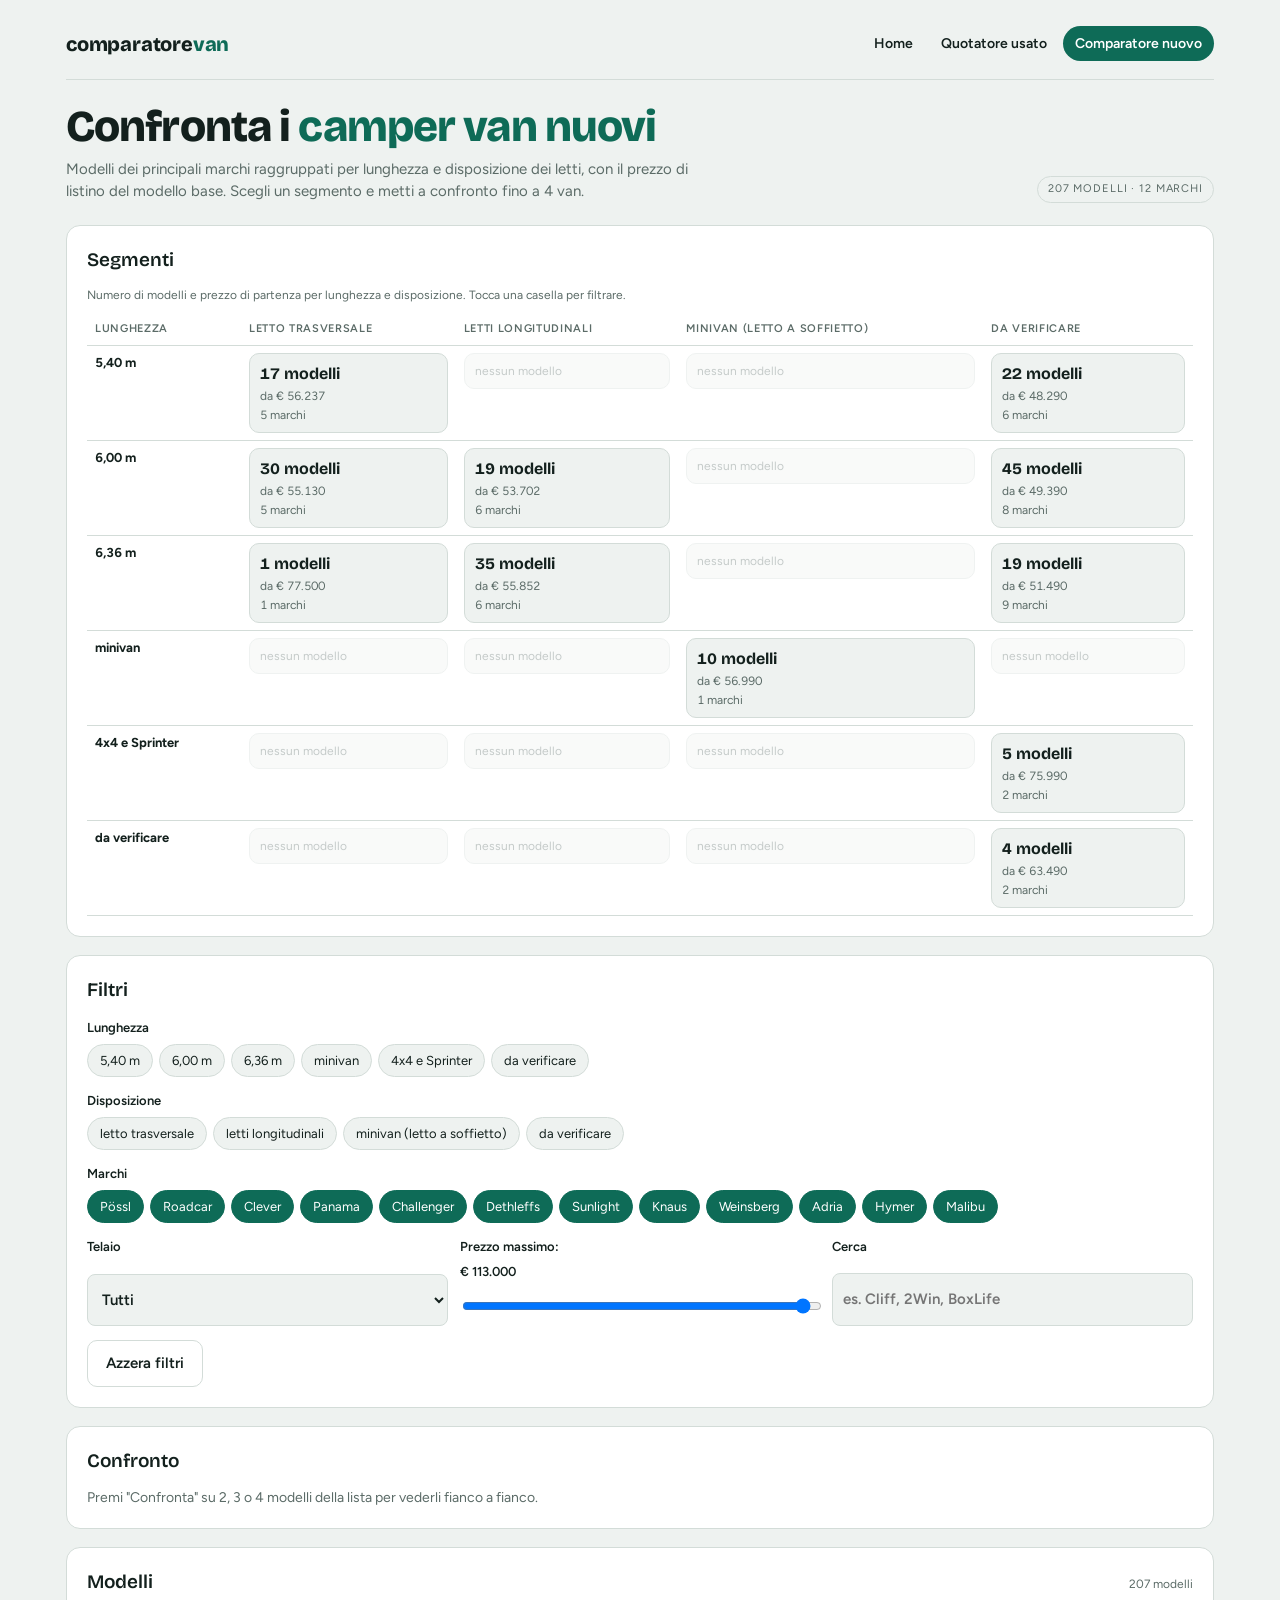
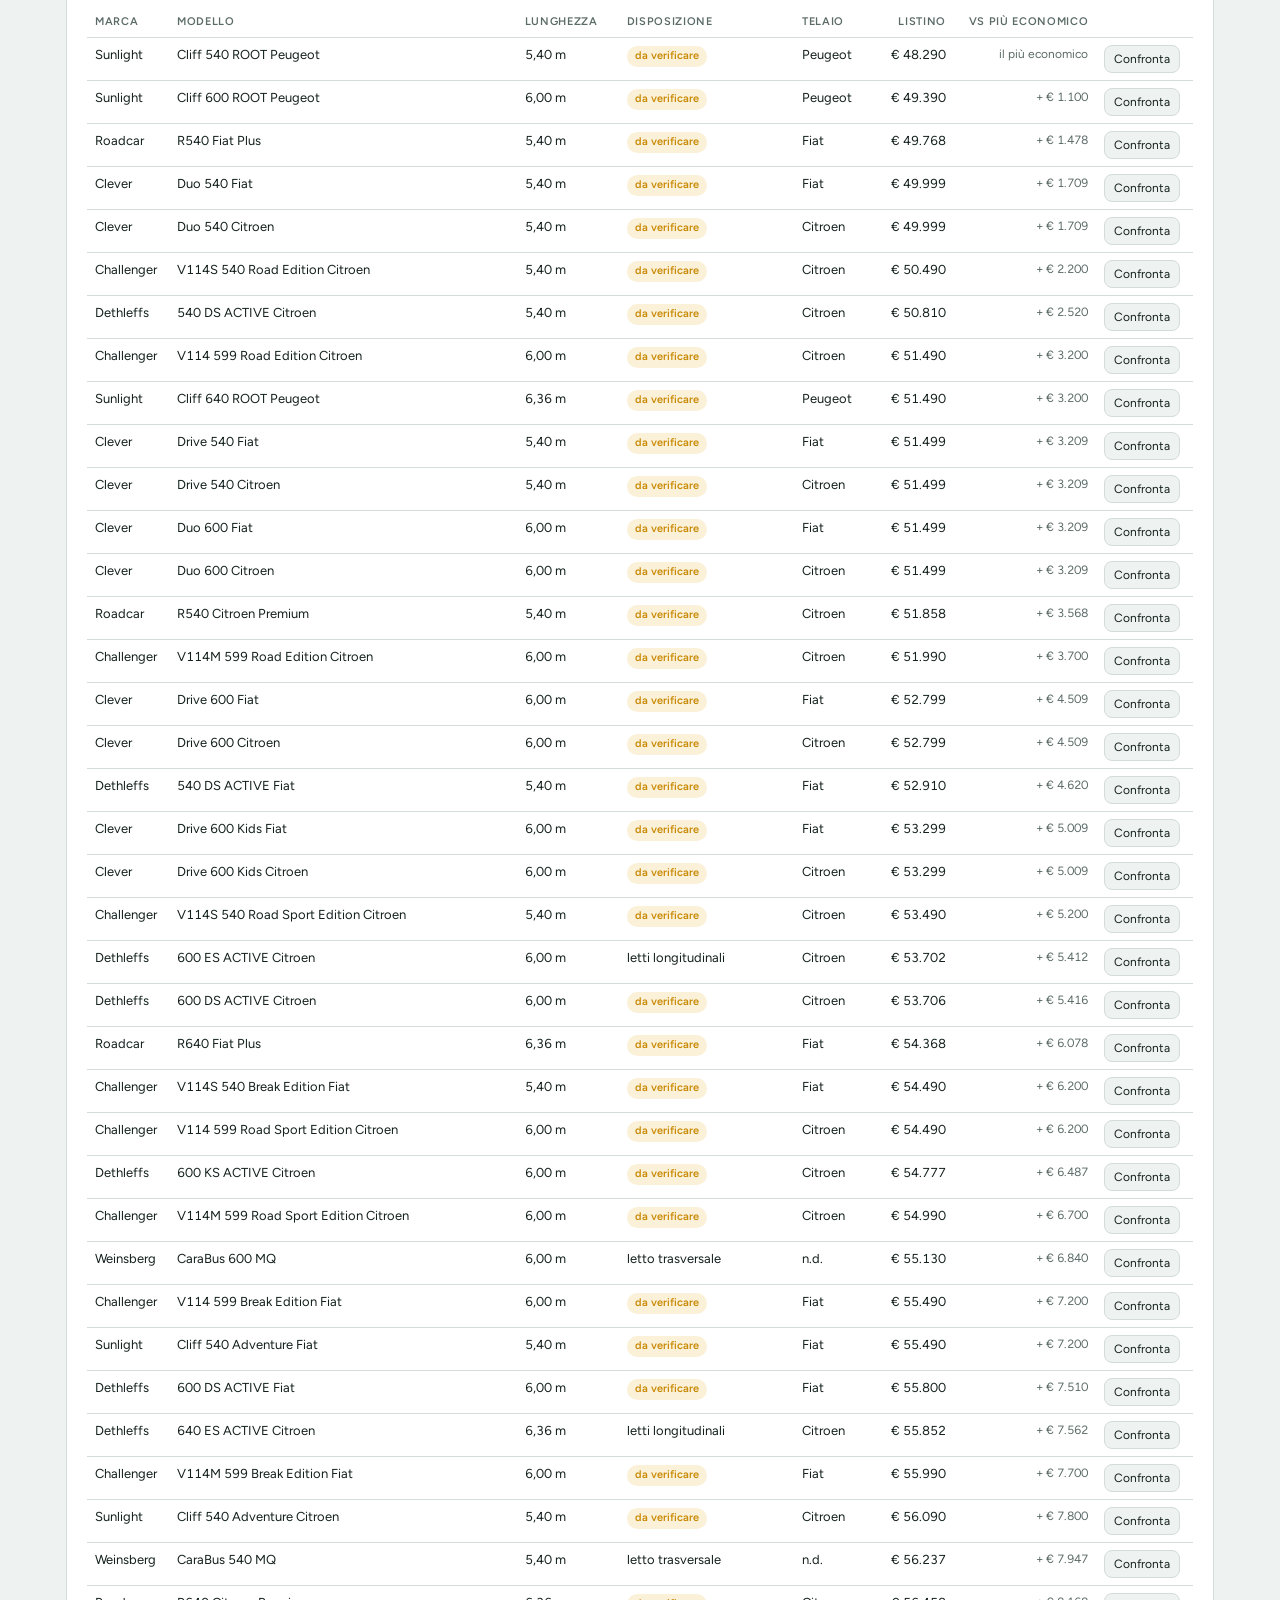
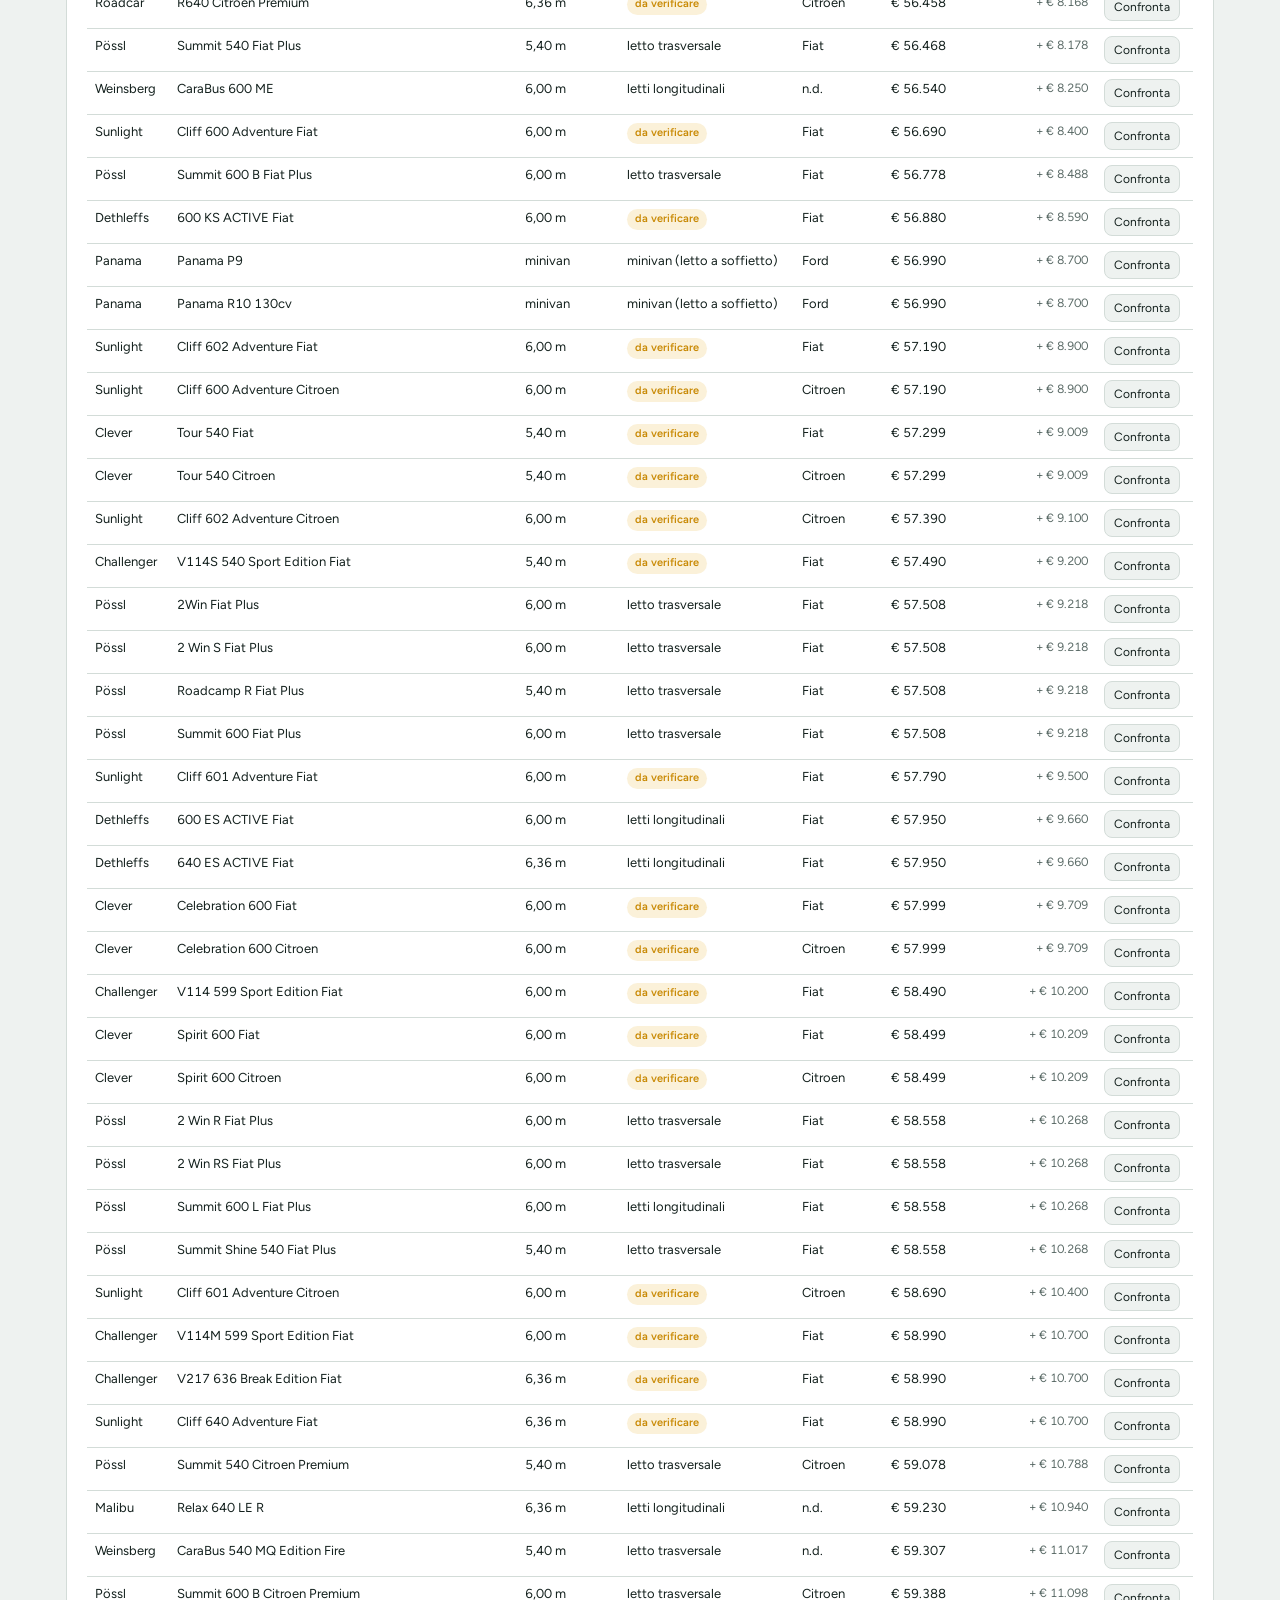
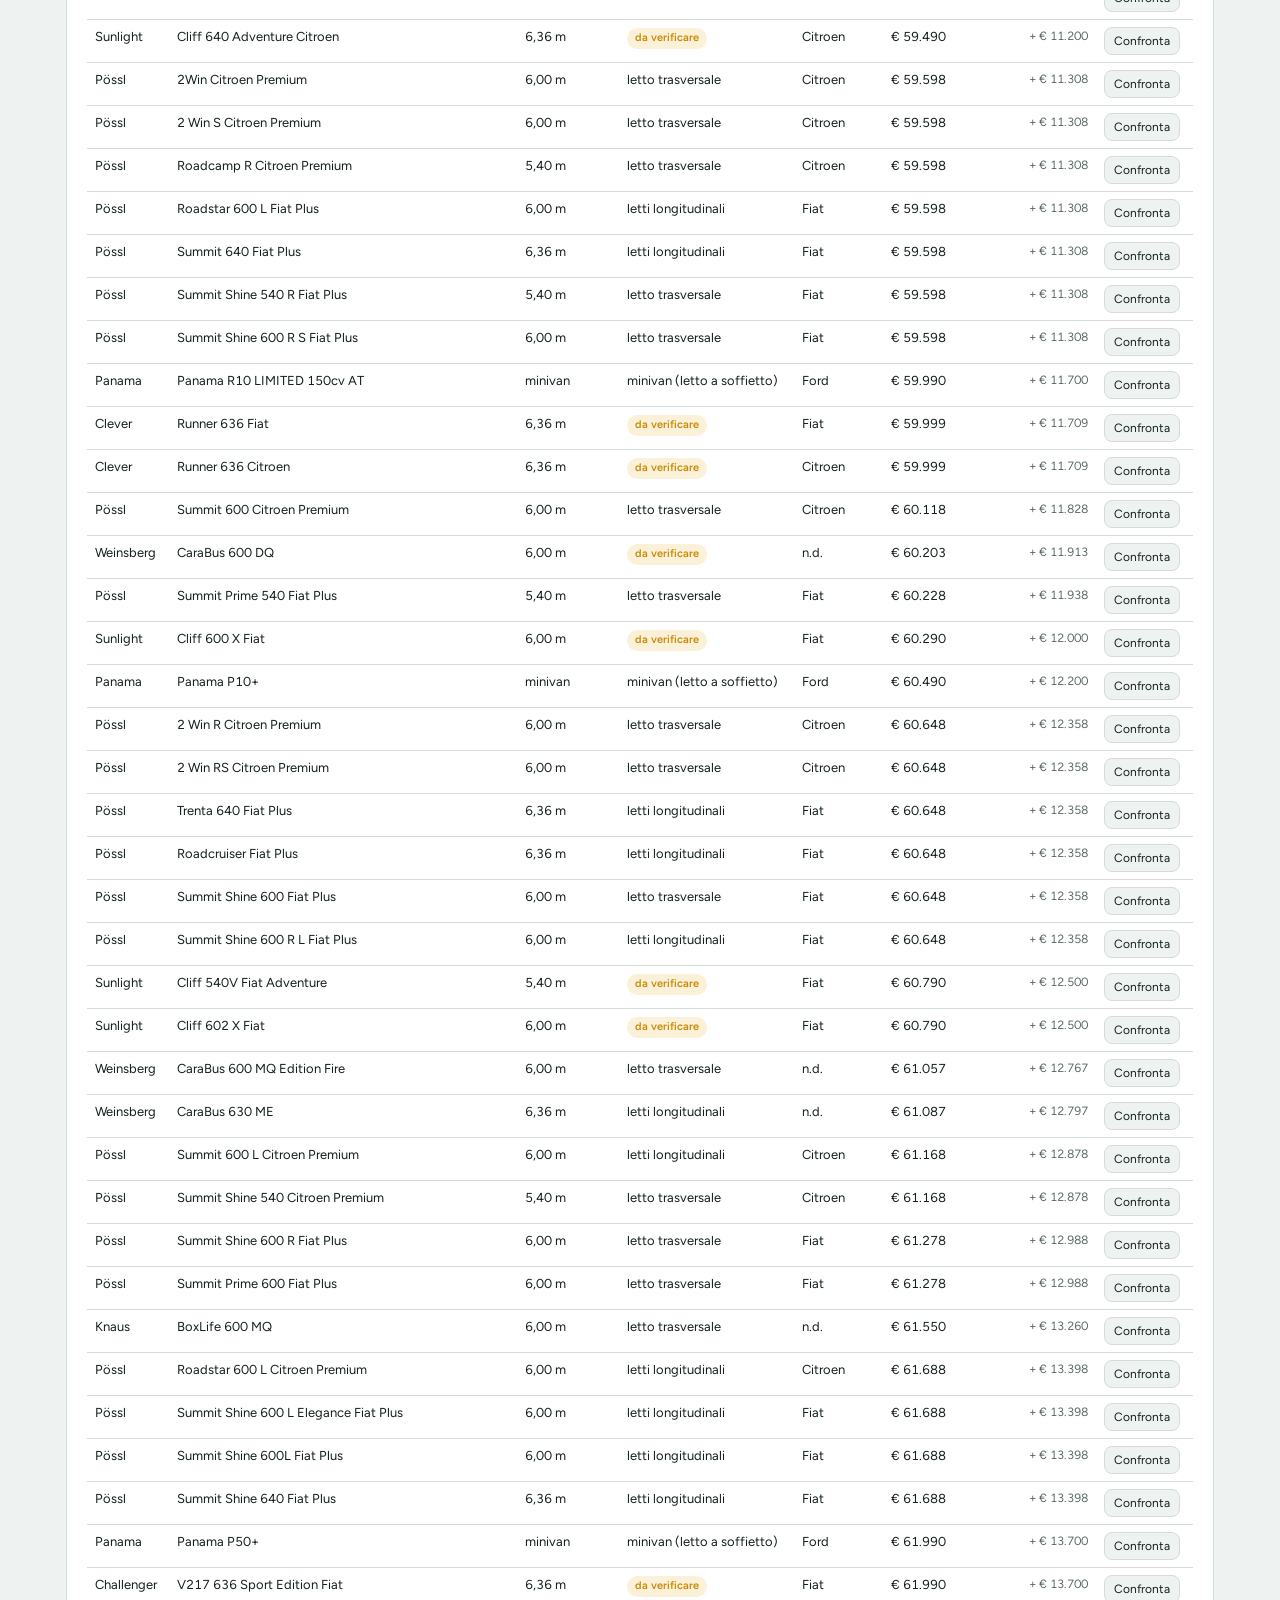
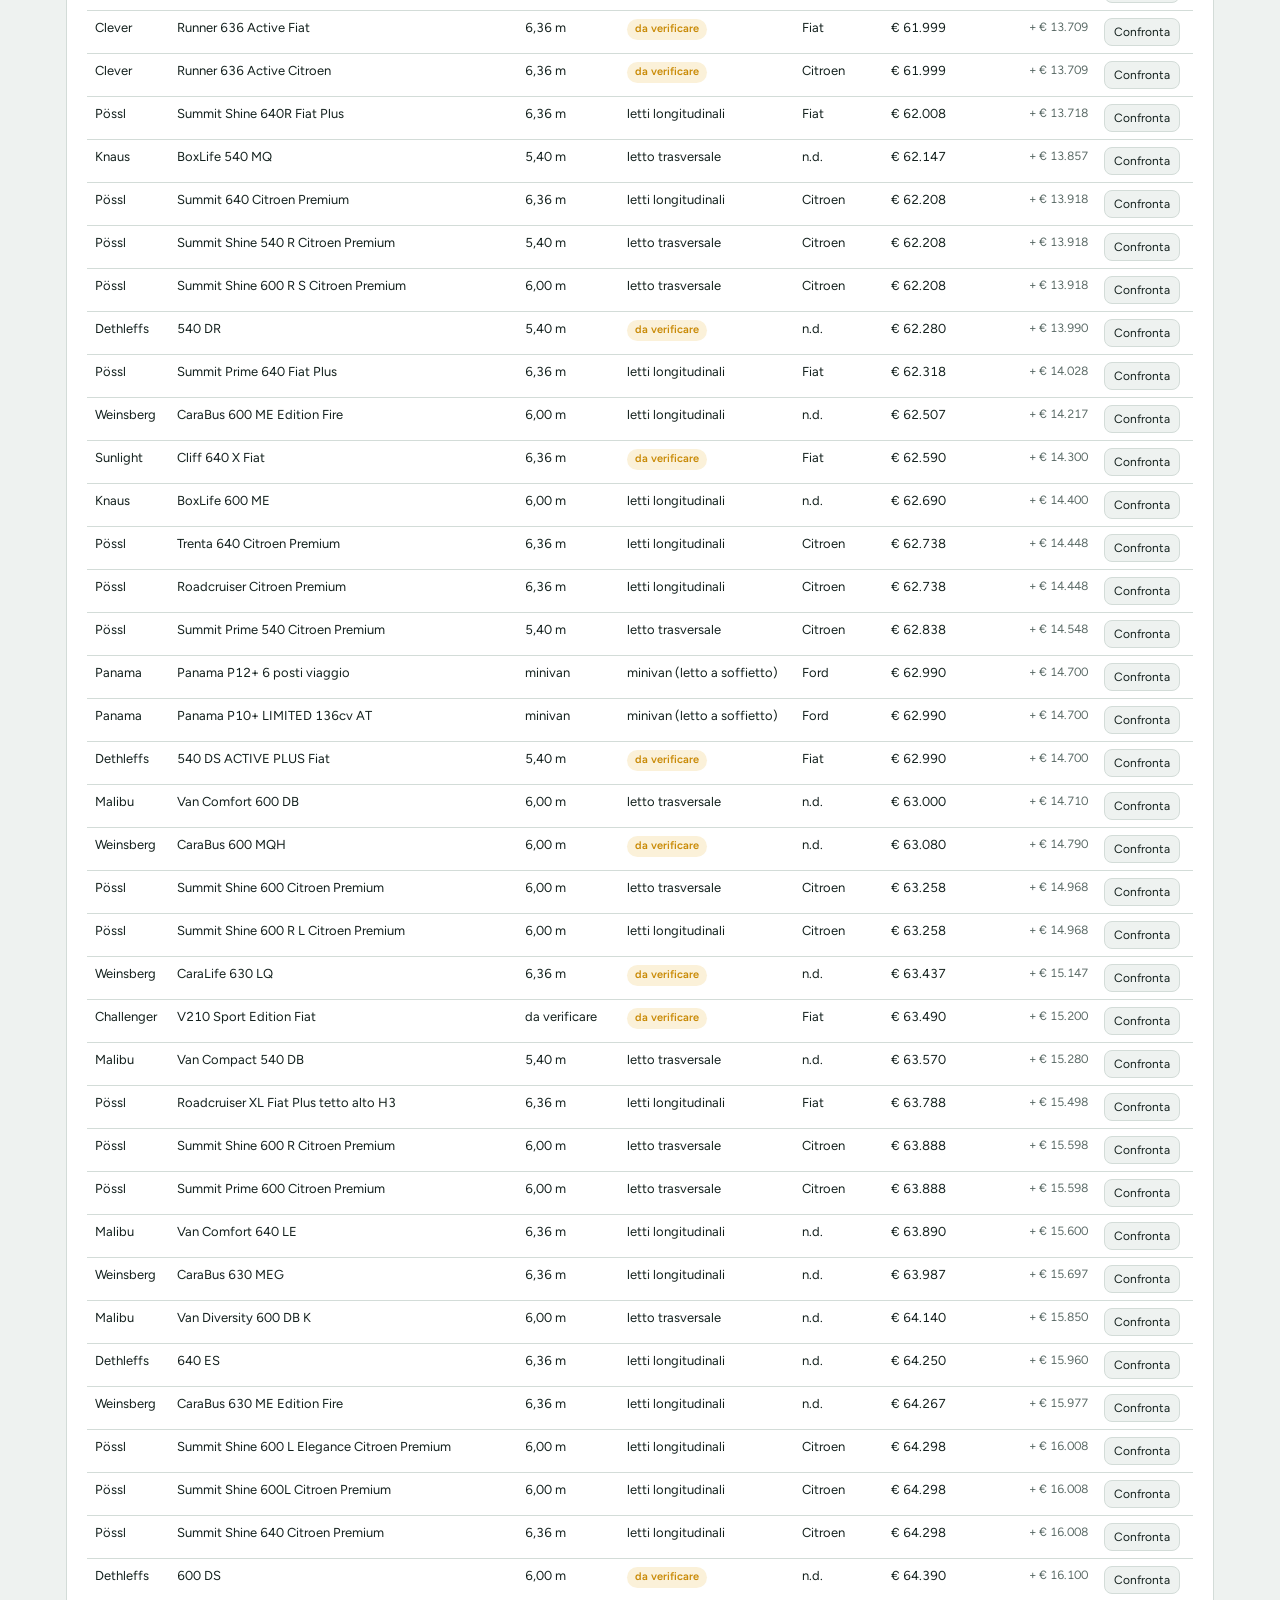
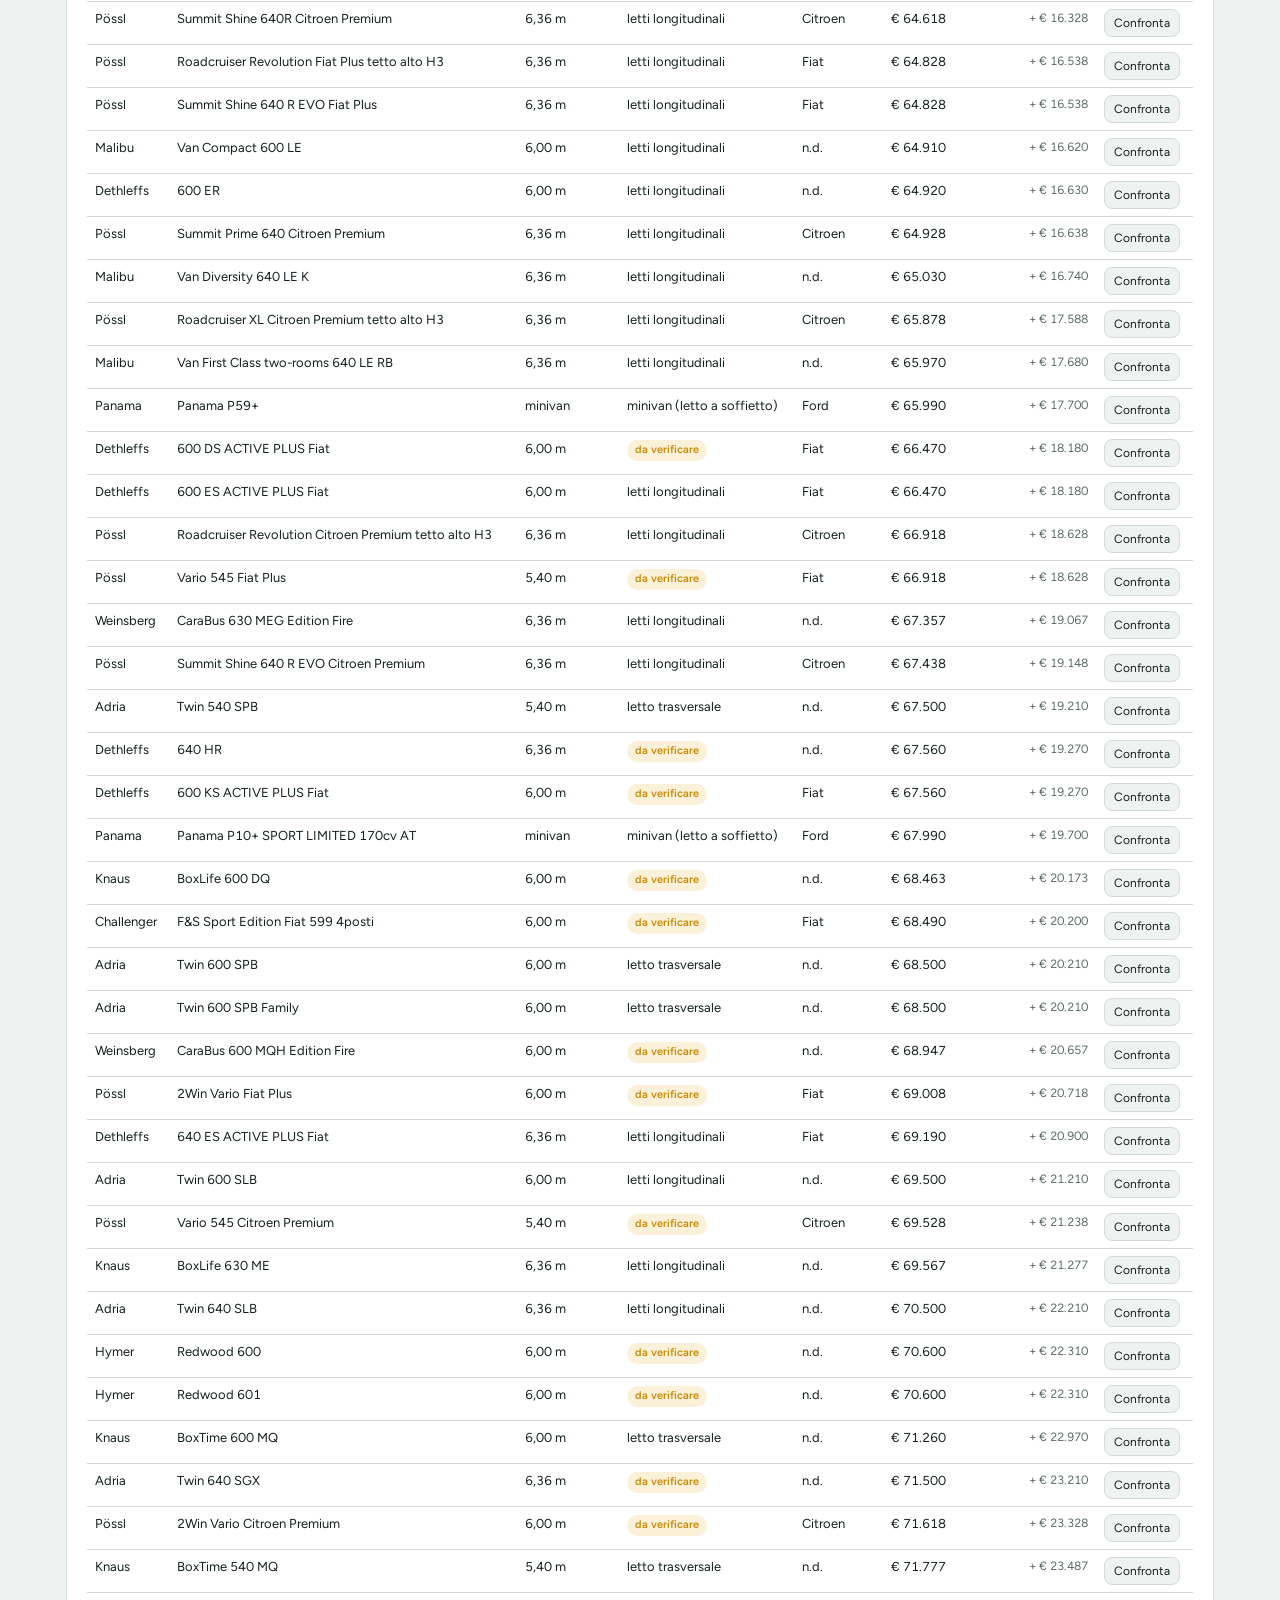
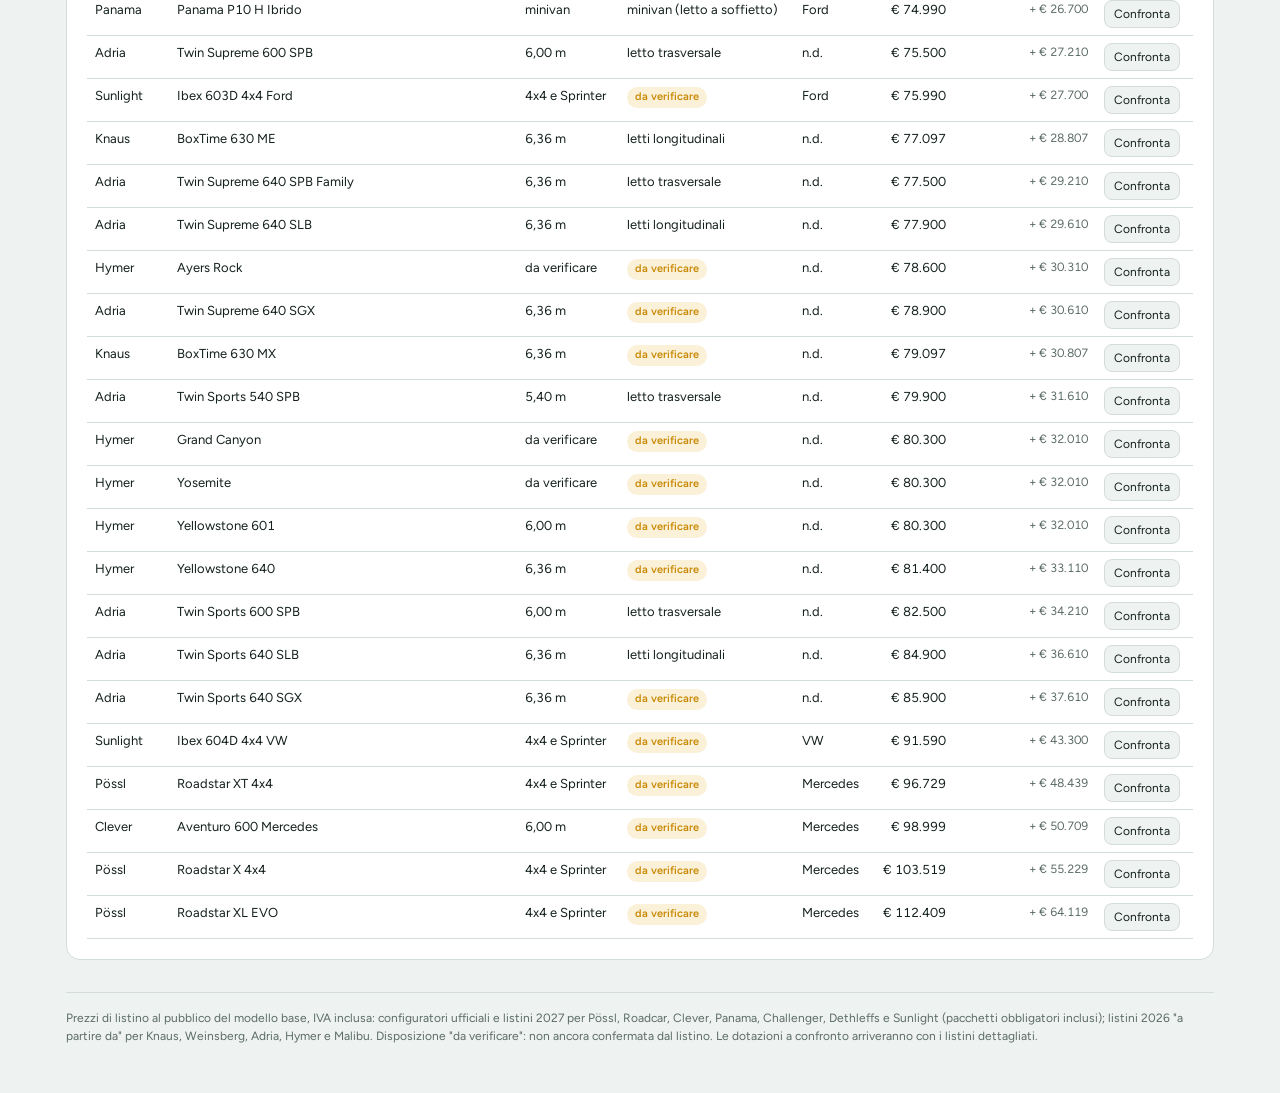
==== comparatore.html @ 184c4d47 "Prima versione del sito: quotatore usato e comparatore nuovo Co-Authored-By: Claude Opus 5.5 (1M con" ====
<!doctype html>
<html lang="it">
<head>
<meta charset="utf-8">
<meta name="viewport" content="width=device-width,initial-scale=1">
<title>Comparatore camper van</title>
<meta name="description" content="Confronto dei camper van nuovi dei principali marchi per lunghezza, disposizione dei letti, telaio e prezzo di listino.">
<link rel="preconnect" href="https://fonts.googleapis.com">
<link rel="stylesheet" href="https://fonts.googleapis.com/css2?family=Bricolage+Grotesque:opsz,wght@12..96,600;12..96,800&family=Figtree:wght@400;500;600&family=JetBrains+Mono:wght@500;700&display=swap">
<link rel="stylesheet" href="assets/style.css">
<style>
.layout{display:grid;gap:18px}
.filters{display:grid;gap:14px}
.fgroup{display:grid;gap:6px}
.fgroup>p{margin:0;font-size:13px;font-weight:600}
.frow{display:grid;grid-template-columns:repeat(auto-fit,minmax(min(220px,100%),1fr));gap:12px}
.chips{display:flex;flex-wrap:wrap;gap:6px}
/* matrice segmenti */
.matrix th:first-child,.matrix td:first-child{position:sticky;left:0;background:var(--surface)}
.cell{font:inherit;width:100%;text-align:left;border:1px solid var(--line);background:var(--bg);color:var(--ink);border-radius:10px;padding:8px 10px;cursor:pointer;display:grid;gap:1px;min-width:120px}
.cell b{font-family:var(--display);font-size:16px;font-variant-numeric:tabular-nums}
.cell span{font-size:12px;color:var(--muted)}
.cell[aria-pressed="true"]{border-color:var(--accent);background:var(--accent-soft)}
.cell:disabled{opacity:.35;cursor:default}
/* risultati */
.res-head{display:flex;flex-wrap:wrap;justify-content:space-between;align-items:baseline;gap:8px;margin-bottom:10px}
.res-head h2{margin:0}
#lista td{white-space:nowrap}
#lista td.nome{white-space:normal;min-width:180px}
#lista tr.sel td{background:var(--accent-soft)}
.delta{font-size:12px;color:var(--muted)}
.cmpbtn{font:inherit;font-size:12px;border:1px solid var(--line);background:var(--bg);color:var(--ink);border-radius:8px;padding:4px 9px;cursor:pointer;white-space:nowrap}
.cmpbtn[aria-pressed="true"]{background:var(--accent);color:var(--accent-ink);border-color:var(--accent)}
/* confronto */
.cmp{display:grid;grid-template-columns:repeat(auto-fit,minmax(min(220px,100%),1fr));gap:12px}
.cmpcard{border:1px solid var(--line);border-radius:12px;padding:14px;display:grid;gap:8px;align-content:start;background:var(--bg)}
.cmpcard h3{margin:0;font-family:var(--display);font-size:17px;line-height:1.2}
.cmpcard .price{font-family:var(--display);font-weight:800;font-size:26px;font-variant-numeric:tabular-nums}
.cmpcard dl{margin:0;display:grid;grid-template-columns:auto 1fr;gap:4px 10px;font-size:13px}
.cmpcard dt{color:var(--muted)}
.cmpcard dd{margin:0}
.diff{font-size:13px;font-weight:600}
.diff.up{color:var(--bad)}.diff.down{color:var(--good)}
.empty{color:var(--muted);font-size:14px;margin:0}
</style>
</head>
<body>
<div class="wrap">
<div class="nav">
  <a class="brand" href="./">comparatore<span>van</span></a>
  <nav><a href="./">Home</a><a href="quotatore.html">Quotatore usato</a><a href="comparatore.html" aria-current="page">Comparatore nuovo</a></nav>
</div>

<header class="page">
  <div>
    <h1>Confronta i <em>camper van nuovi</em></h1>
    <p class="sub">Modelli dei principali marchi raggruppati per lunghezza e disposizione dei letti, con il prezzo di listino del modello base. Scegli un segmento e metti a confronto fino a 4 van.</p>
  </div>
  <span class="tag" id="tag-tot">–</span>
</header>

<div class="layout">
<section class="panel" aria-labelledby="h-seg">
  <h2 id="h-seg">Segmenti</h2>
  <p class="hint" style="margin-bottom:10px">Numero di modelli e prezzo di partenza per lunghezza e disposizione. Tocca una casella per filtrare.</p>
  <div class="tbl"><table class="matrix"><thead id="mx-h"></thead><tbody id="mx-b"></tbody></table></div>
</section>

<section class="panel filters" aria-labelledby="h-fil">
  <h2 id="h-fil" style="margin:0">Filtri</h2>
  <div class="fgroup"><p>Lunghezza</p><div class="chips" id="f-len"></div></div>
  <div class="fgroup"><p>Disposizione</p><div class="chips" id="f-disp"></div></div>
  <div class="fgroup"><p>Marchi</p><div class="chips" id="f-marca"></div></div>
  <div class="frow">
    <label for="f-telaio">Telaio
      <select id="f-telaio"><option value="">Tutti</option></select>
    </label>
    <label for="f-max">Prezzo massimo: <span id="f-max-v"></span>
      <input id="f-max" type="range" min="40000" max="115000" step="1000">
    </label>
    <label for="f-q">Cerca
      <input id="f-q" type="search" placeholder="es. Cliff, 2Win, BoxLife">
    </label>
  </div>
  <div><button class="btn ghost" id="reset" type="button">Azzera filtri</button></div>
</section>

<section class="panel" aria-labelledby="h-cmp" id="cmp-sec">
  <h2 id="h-cmp">Confronto</h2>
  <div id="cmp"><p class="empty">Premi "Confronta" su 2, 3 o 4 modelli della lista per vederli fianco a fianco.</p></div>
</section>

<section class="panel" aria-labelledby="h-res">
  <div class="res-head"><h2 id="h-res">Modelli</h2><span class="hint" id="res-n"></span></div>
  <div class="tbl"><table><thead><tr><th>Marca</th><th>Modello</th><th>Lunghezza</th><th>Disposizione</th><th>Telaio</th><th class="num">Listino</th><th class="num">vs più economico</th><th></th></tr></thead><tbody id="lista"></tbody></table></div>
</section>
</div>

<footer class="site">Prezzi di listino al pubblico del modello base, IVA inclusa: configuratori ufficiali e listini 2027 per Pössl, Roadcar, Clever, Panama, Challenger, Dethleffs e Sunlight (pacchetti obbligatori inclusi); listini 2026 "a partire da" per Knaus, Weinsberg, Adria, Hymer e Malibu. Disposizione "da verificare": non ancora confermata dal listino. Le dotazioni a confronto arriveranno con i listini dettagliati.</footer>
</div>
<script src="assets/comparatore.js"></script>
</body>
</html>
---- assets/style.css ----
/* Stile comune a tutte le pagine del sito */
:root{
  --bg:#EEF2F0; --surface:#FFFFFF; --ink:#13201D; --muted:#5B6B67; --line:#D3DCD8;
  --accent:#0E6B57; --accent-ink:#FFFFFF; --accent-soft:#DCEDE7; --amber:#C98A06; --amber-soft:#FBF1D9;
  --good:#1D7A43; --bad:#B5432F; --odo-bg:#13201D; --odo-fg:#F4D58D;
  --display:"Bricolage Grotesque",ui-sans-serif,system-ui,sans-serif;
  --body:"Figtree",ui-sans-serif,system-ui,sans-serif;
  --mono:"JetBrains Mono",ui-monospace,Menlo,monospace;
  color-scheme:light;
}
@media (prefers-color-scheme:dark){:root:not([data-theme="light"]){
  --bg:#0F1715; --surface:#17221F; --ink:#E6EEEB; --muted:#9AABA6; --line:#2A3834;
  --accent:#3FB596; --accent-ink:#0B1311; --accent-soft:#1B3029; --amber:#E9B23A; --amber-soft:#2E2715;
  --good:#5CC48A; --bad:#E7816C; --odo-bg:#060B0A; --odo-fg:#F4D58D; color-scheme:dark}}
:root[data-theme="dark"]{
  --bg:#0F1715; --surface:#17221F; --ink:#E6EEEB; --muted:#9AABA6; --line:#2A3834;
  --accent:#3FB596; --accent-ink:#0B1311; --accent-soft:#1B3029; --amber:#E9B23A; --amber-soft:#2E2715;
  --good:#5CC48A; --bad:#E7816C; --odo-bg:#060B0A; --odo-fg:#F4D58D; color-scheme:dark}
*{box-sizing:border-box}
[hidden]{display:none!important}
html{-webkit-text-size-adjust:100%}
body{margin:0;background:var(--bg);color:var(--ink);font-family:var(--body);font-size:15px;line-height:1.5}
a{color:var(--accent)}
.wrap{max-width:1180px;margin:0 auto;padding-inline:16px;padding-block:20px 48px}

/* barra di navigazione */
.nav{display:flex;flex-wrap:wrap;align-items:center;justify-content:space-between;gap:10px;padding-block:6px 18px;border-bottom:1px solid var(--line);margin-bottom:24px}
.brand{font-family:var(--display);font-weight:800;font-size:20px;letter-spacing:-.01em;color:var(--ink);text-decoration:none}
.brand span{color:var(--accent)}
.nav nav{display:flex;flex-wrap:wrap;gap:4px}
.nav nav a{color:var(--ink);text-decoration:none;font-weight:600;font-size:14px;padding:7px 12px;border-radius:99px}
.nav nav a[aria-current="page"]{background:var(--accent);color:var(--accent-ink)}
.nav nav a:not([aria-current]):hover{background:var(--accent-soft)}

header.page{display:flex;flex-wrap:wrap;align-items:flex-end;justify-content:space-between;gap:12px;margin-bottom:22px}
h1{font-family:var(--display);font-weight:800;font-size:clamp(28px,4.4vw,44px);line-height:1.04;margin:0;letter-spacing:-.02em;text-wrap:balance}
h1 em{font-style:normal;color:var(--accent)}
h2{font-family:var(--display);font-weight:600;font-size:19px;margin:0 0 12px}
.sub{color:var(--muted);margin:8px 0 0;max-width:64ch}
.tag{font-size:11px;letter-spacing:.08em;text-transform:uppercase;color:var(--muted);border:1px solid var(--line);border-radius:99px;padding:4px 10px;white-space:nowrap}
.panel{background:var(--surface);border:1px solid var(--line);border-radius:14px;padding:20px;min-width:0}
.eyebrow{font-size:11px;letter-spacing:.1em;text-transform:uppercase;color:var(--muted);margin:0}
.hint{font-size:12px;color:var(--muted);margin:0}

/* moduli */
form{display:grid;gap:14px}
.row{display:grid;grid-template-columns:1fr 1fr;gap:12px}
label{display:grid;gap:5px;font-size:13px;font-weight:600}
label small{font-weight:400;color:var(--muted)}
input,select{font:inherit;font-size:15px;color:var(--ink);background:var(--bg);border:1px solid var(--line);border-radius:8px;padding:9px 10px;width:100%;min-width:0}
input:focus-visible,select:focus-visible,button:focus-visible,a:focus-visible{outline:2px solid var(--accent);outline-offset:2px}
.seg{display:flex;flex-wrap:wrap;gap:6px}
.seg button,.chip{font:inherit;font-size:13px;border:1px solid var(--line);background:var(--bg);color:var(--ink);border-radius:99px;padding:6px 12px;cursor:pointer}
.seg button[aria-pressed="true"],.chip[aria-pressed="true"]{background:var(--accent);color:var(--accent-ink);border-color:var(--accent)}
.btn{font:inherit;font-weight:600;border:0;border-radius:10px;padding:11px 18px;cursor:pointer;background:var(--accent);color:var(--accent-ink);text-decoration:none;display:inline-block}
.btn.ghost{background:transparent;color:var(--ink);border:1px solid var(--line)}

/* tabelle */
table{width:100%;border-collapse:collapse;font-size:13px;font-variant-numeric:tabular-nums}
th,td{padding:7px 8px;text-align:left;border-bottom:1px solid var(--line);vertical-align:top}
th{font-size:11px;letter-spacing:.06em;text-transform:uppercase;color:var(--muted);font-weight:600}
td.num,th.num{text-align:right;white-space:nowrap}
.tbl{overflow-x:auto}
.pill{display:inline-block;font-size:11px;border-radius:99px;padding:2px 8px;font-weight:600;background:var(--accent-soft);color:var(--accent);white-space:nowrap}
.pill.warn{background:var(--amber-soft);color:var(--amber)}
.pill.muted{background:var(--bg);color:var(--muted);border:1px solid var(--line)}

footer.site{margin-top:32px;padding-top:16px;border-top:1px solid var(--line);font-size:12px;color:var(--muted)}
@media (max-width:560px){.row{grid-template-columns:1fr}}
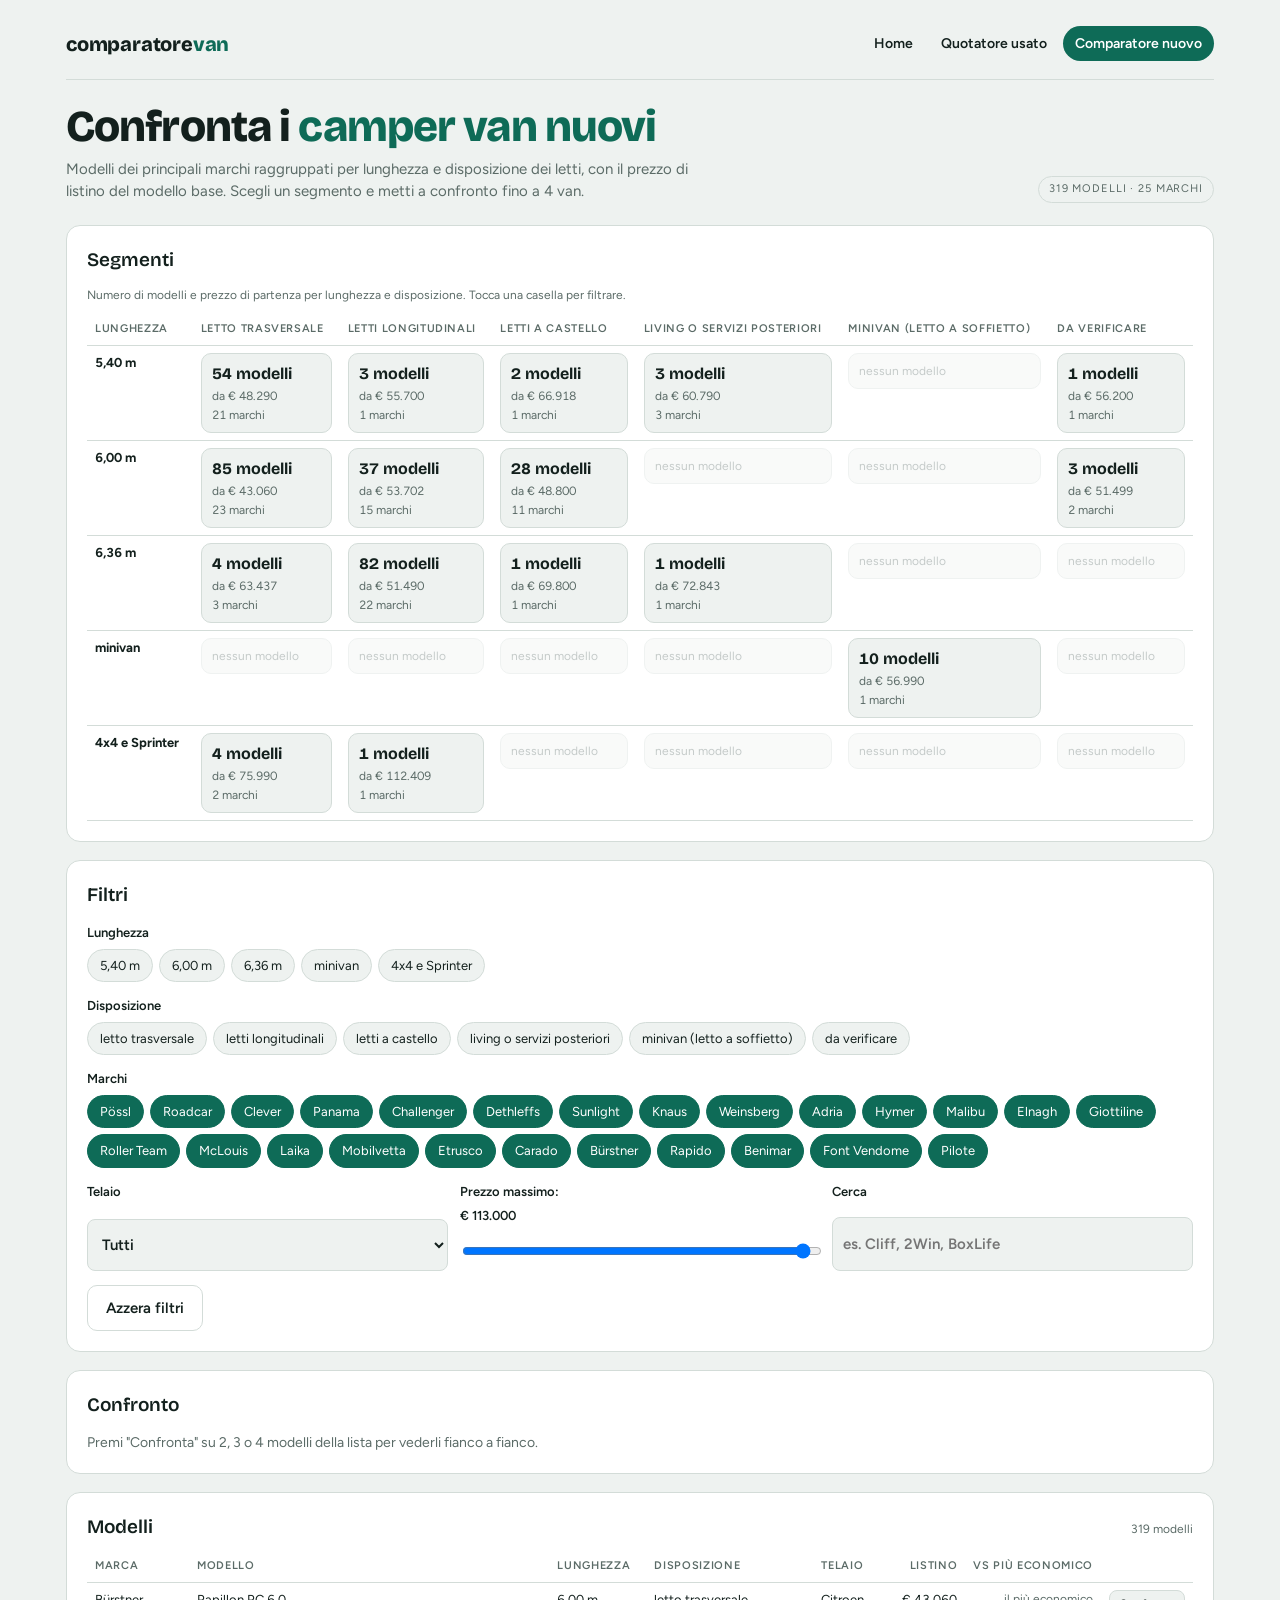
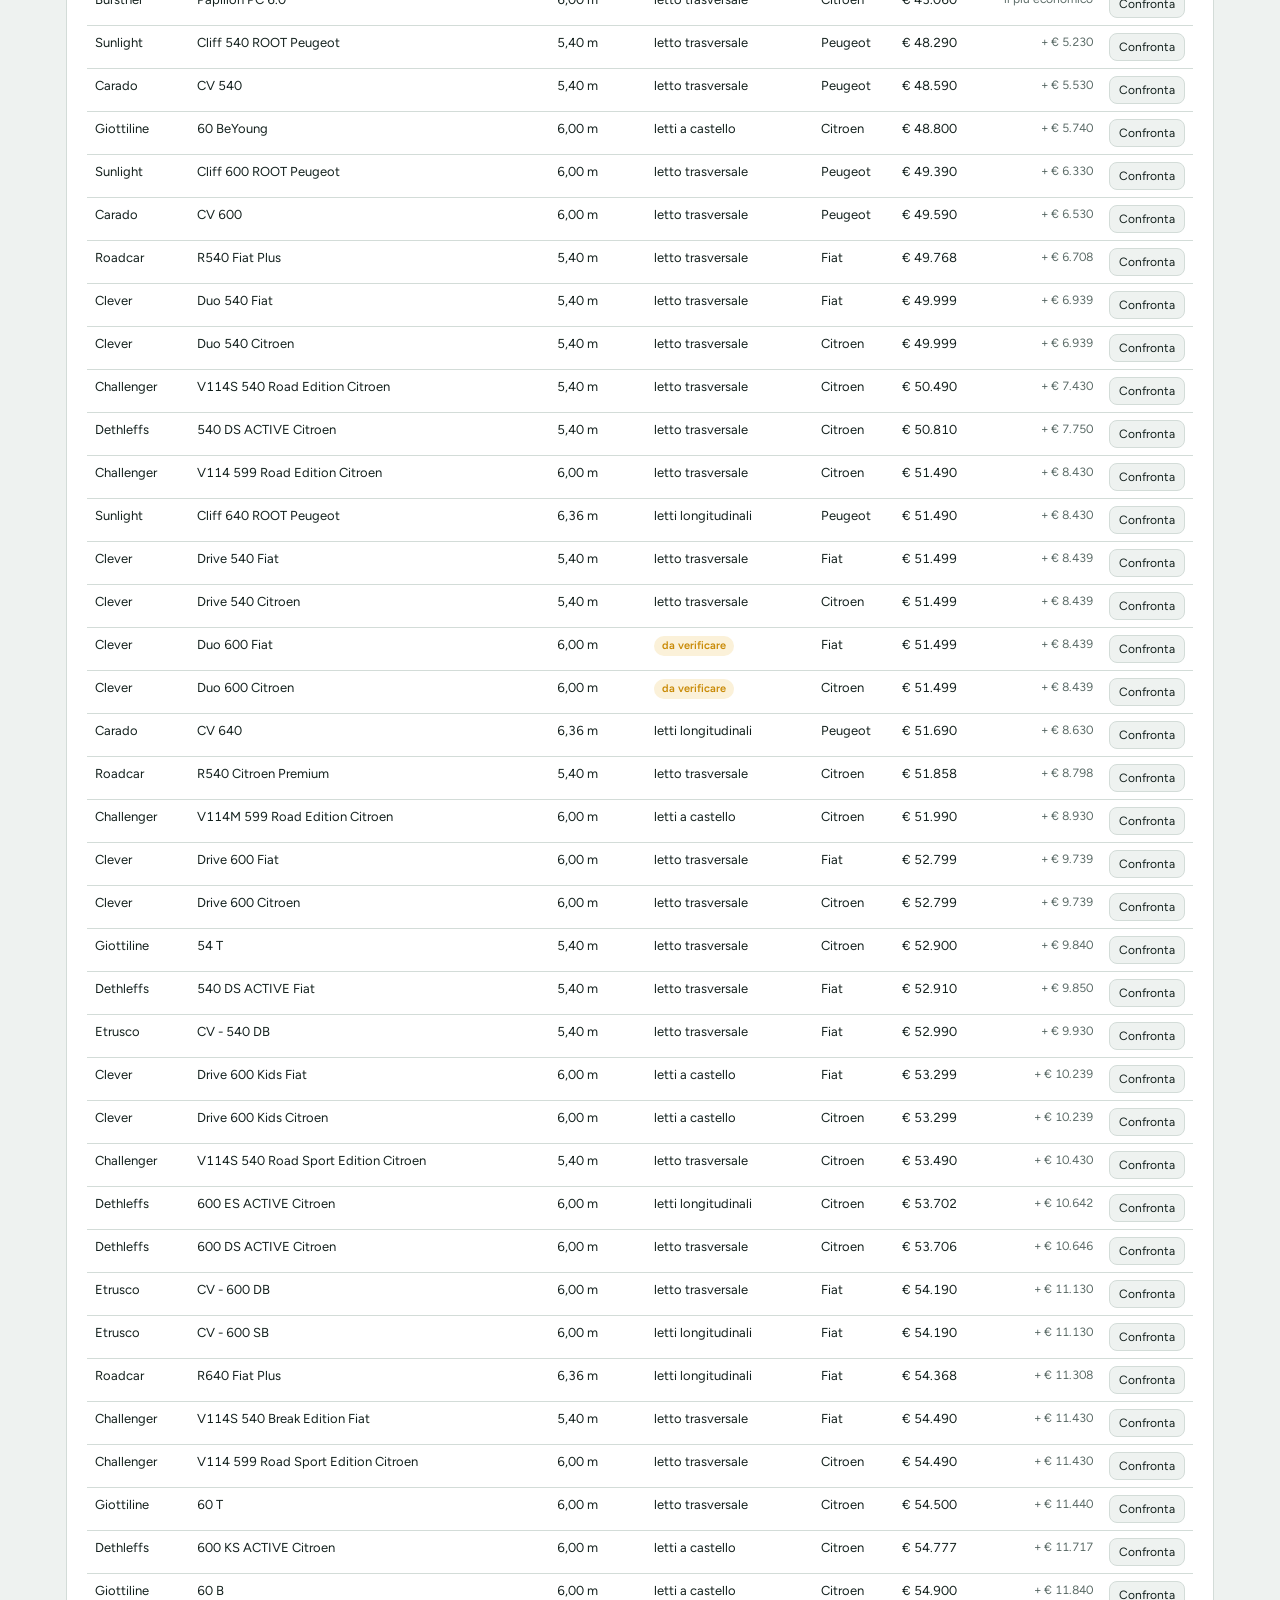
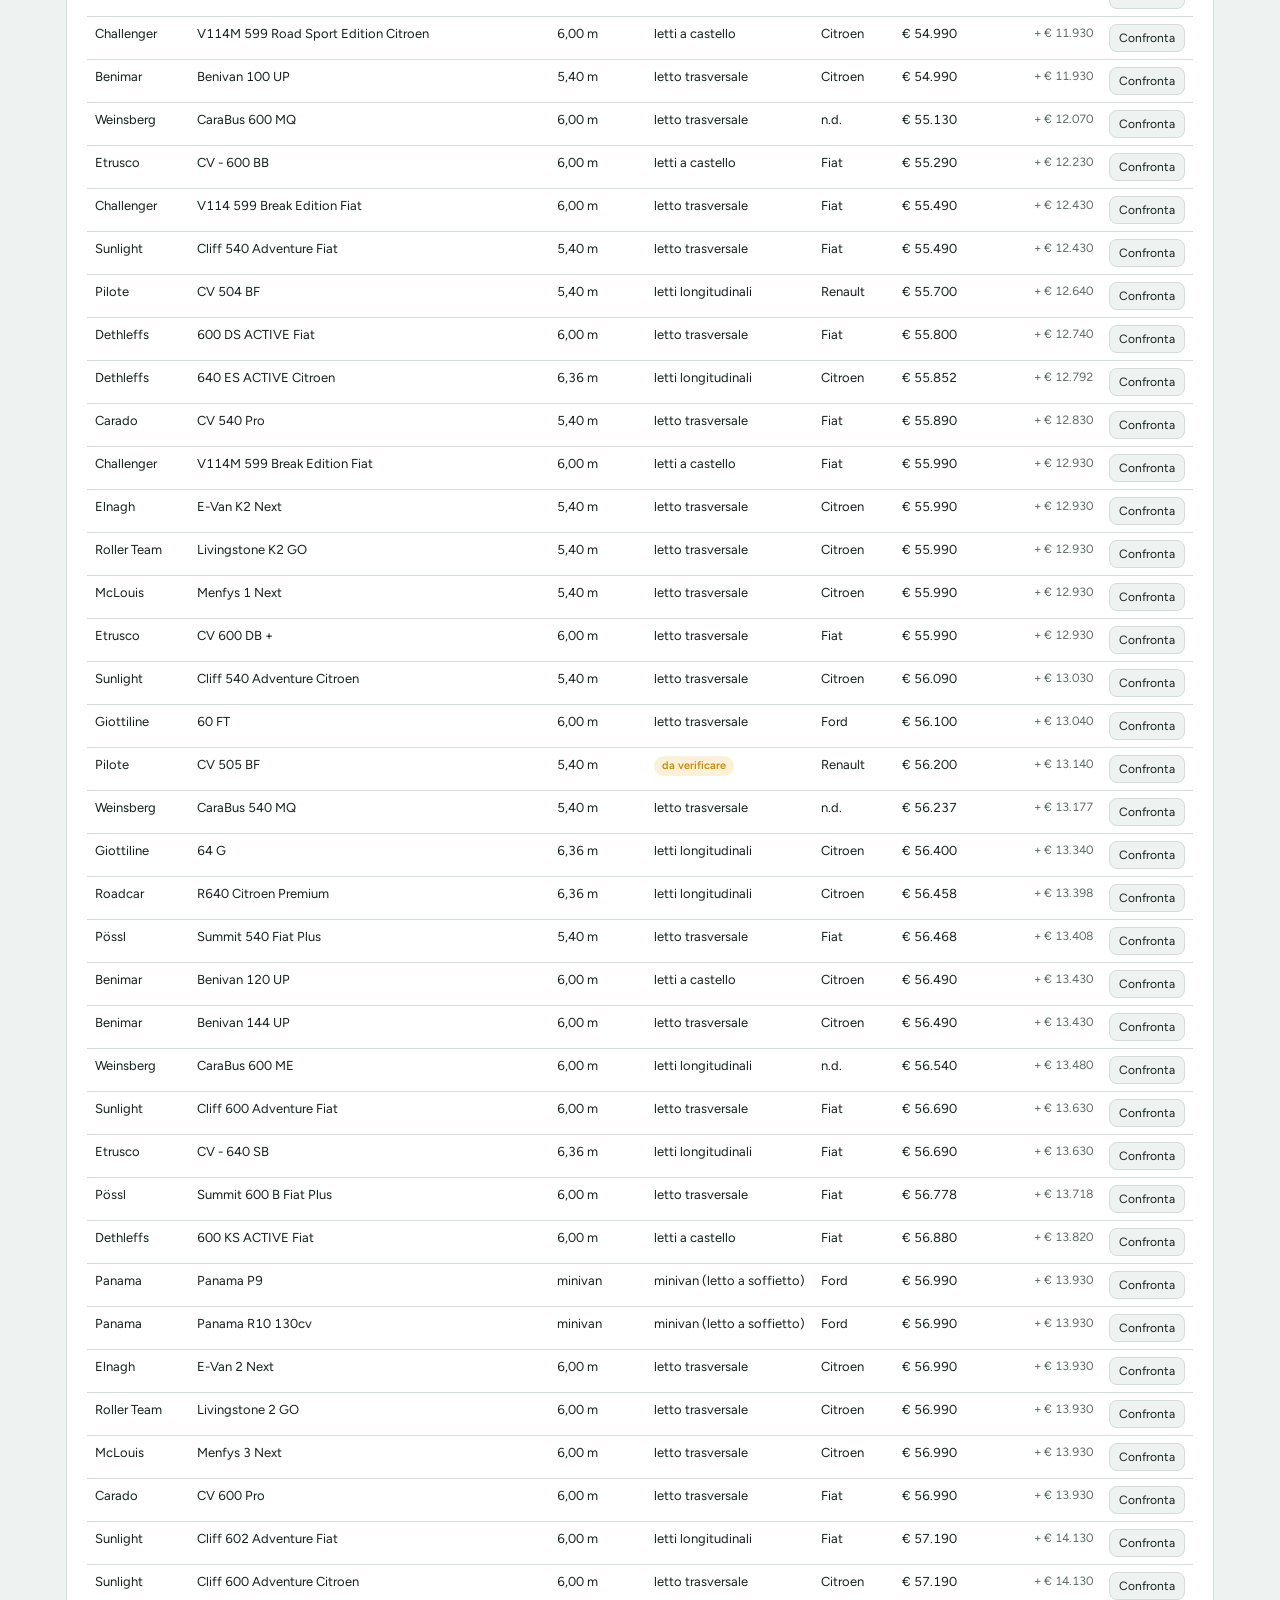
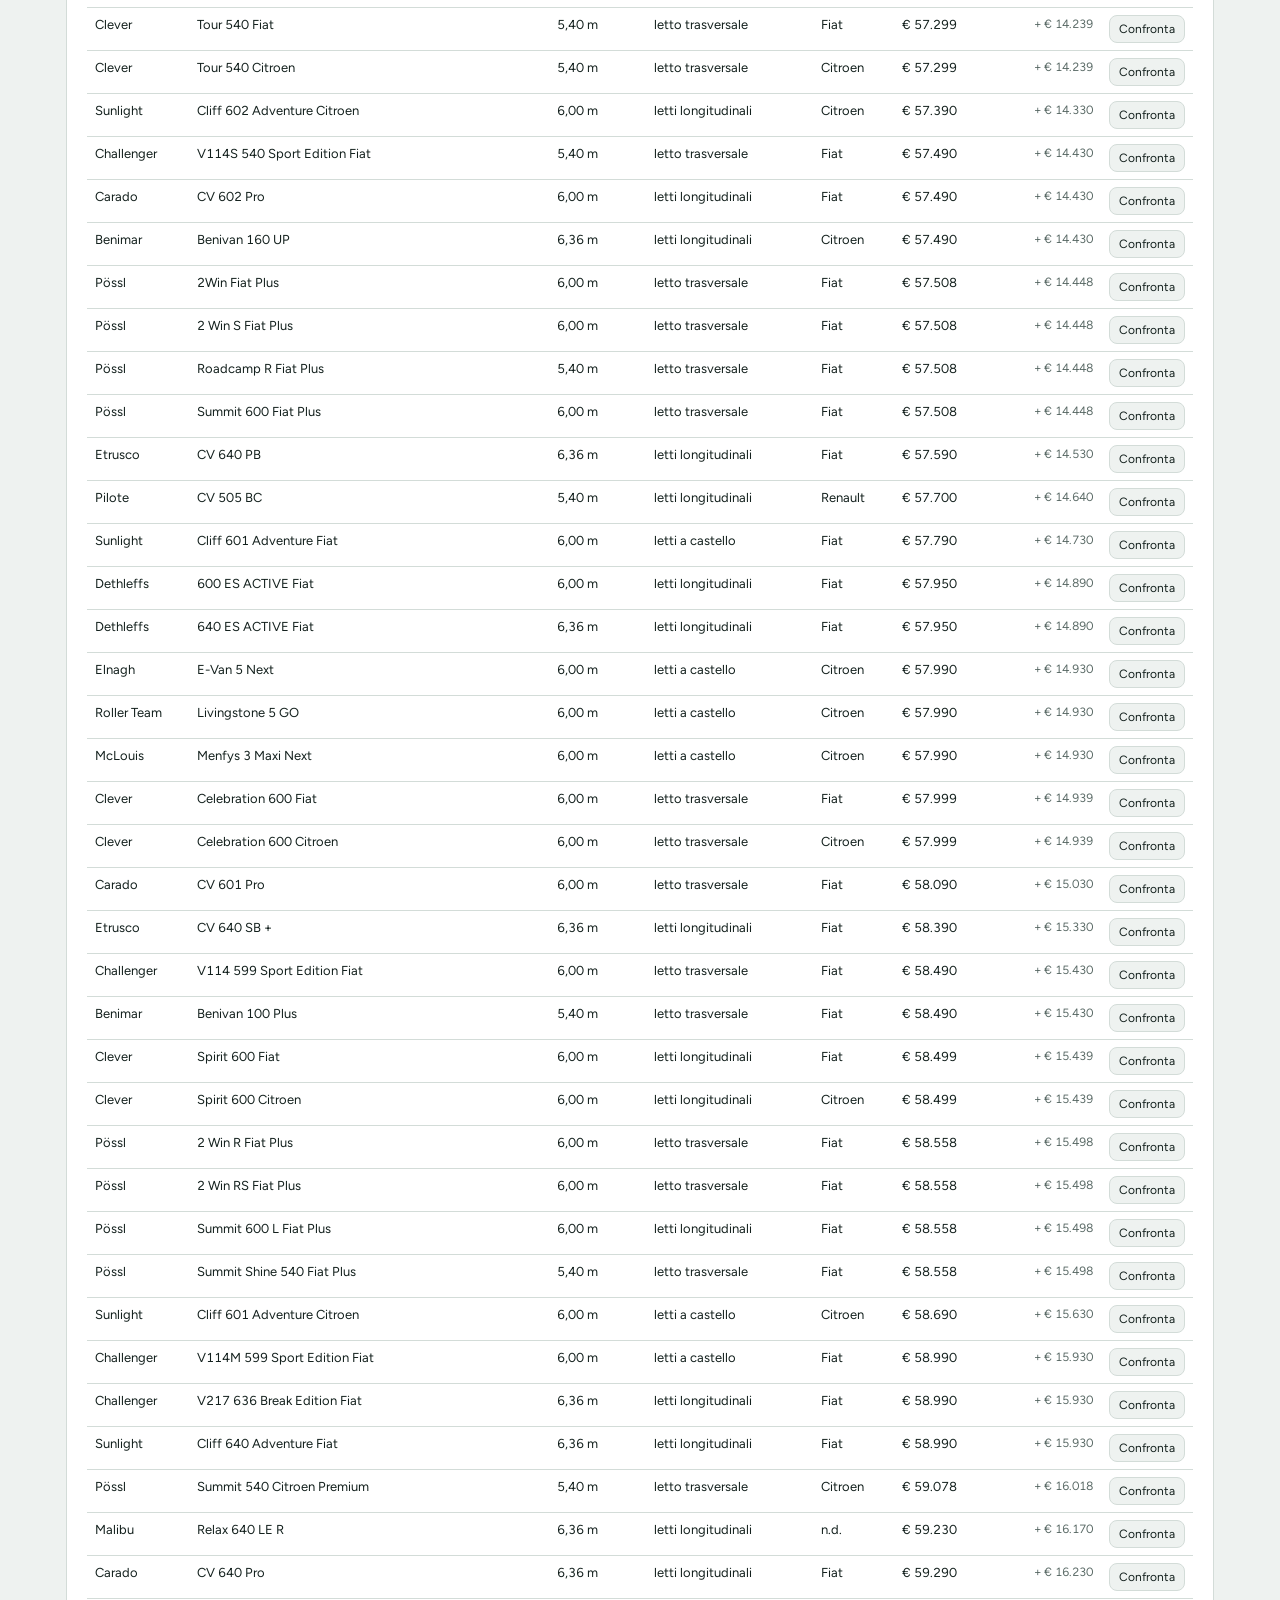
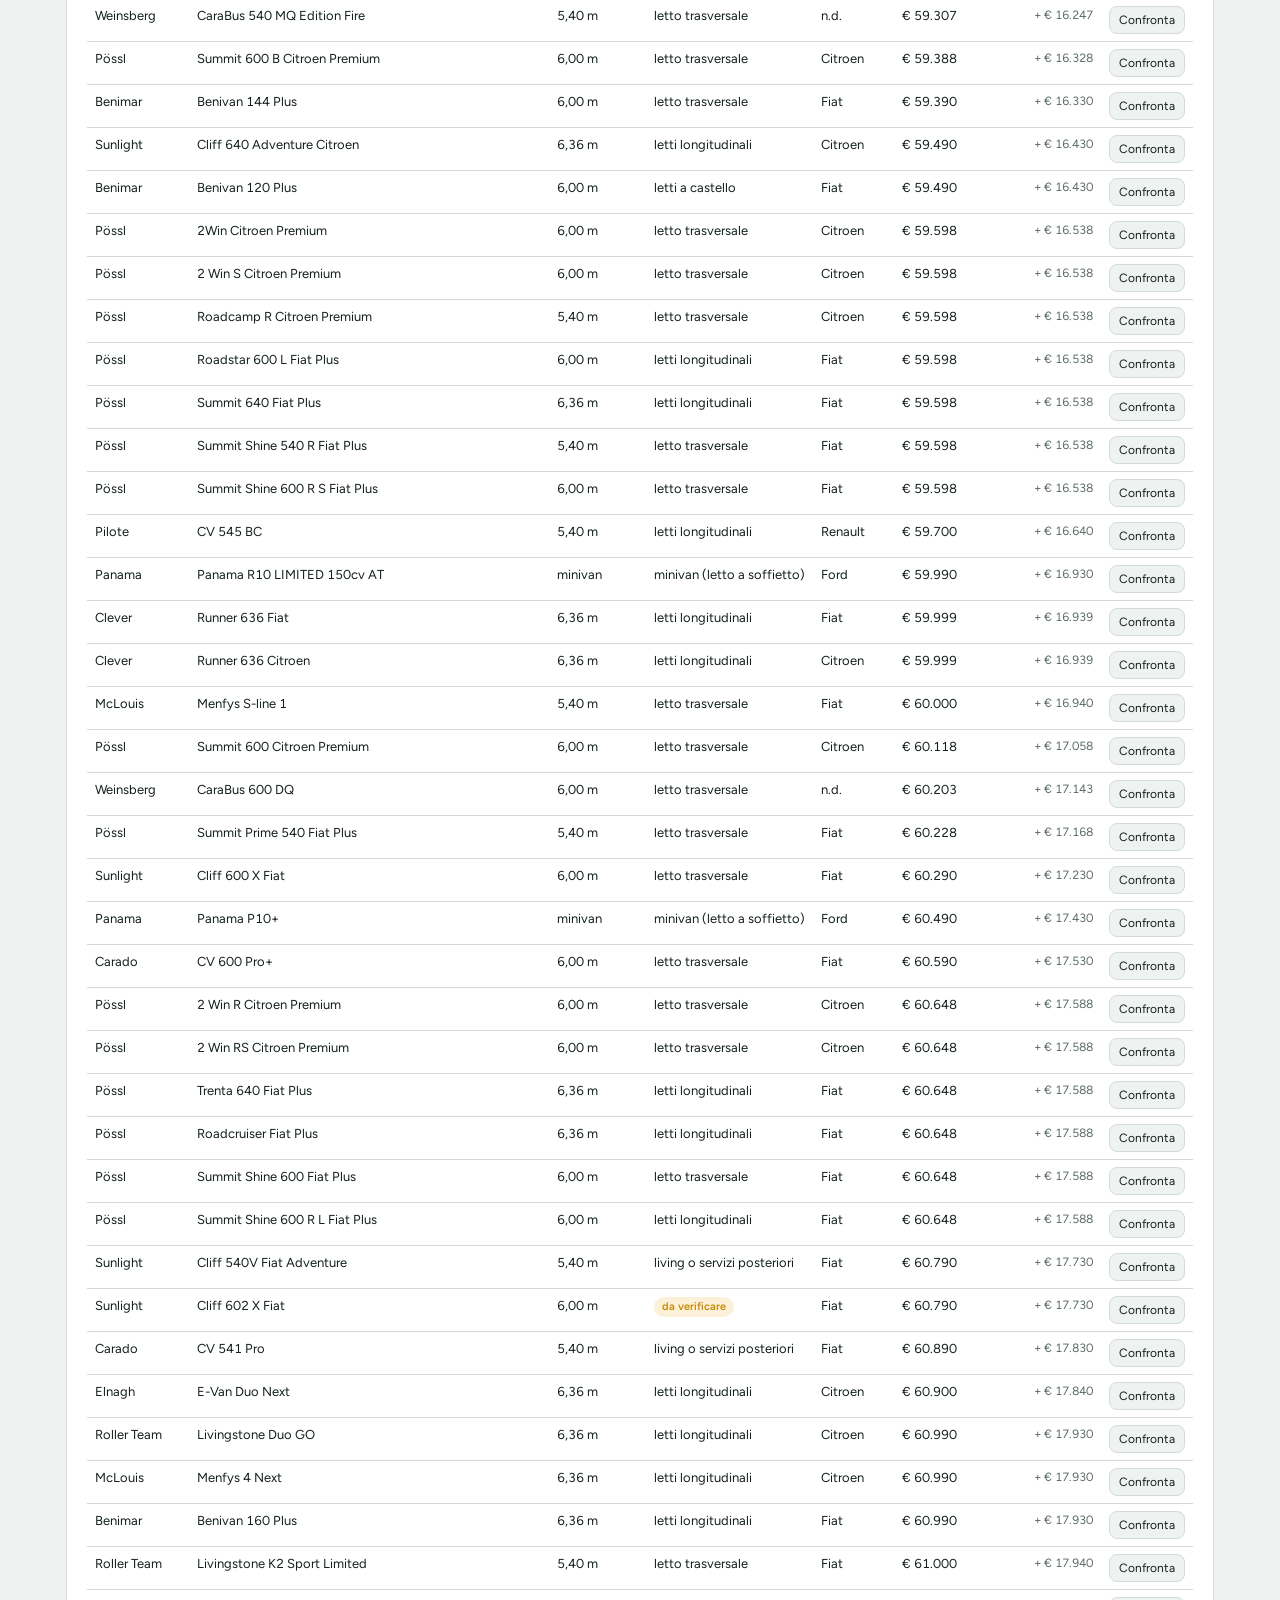
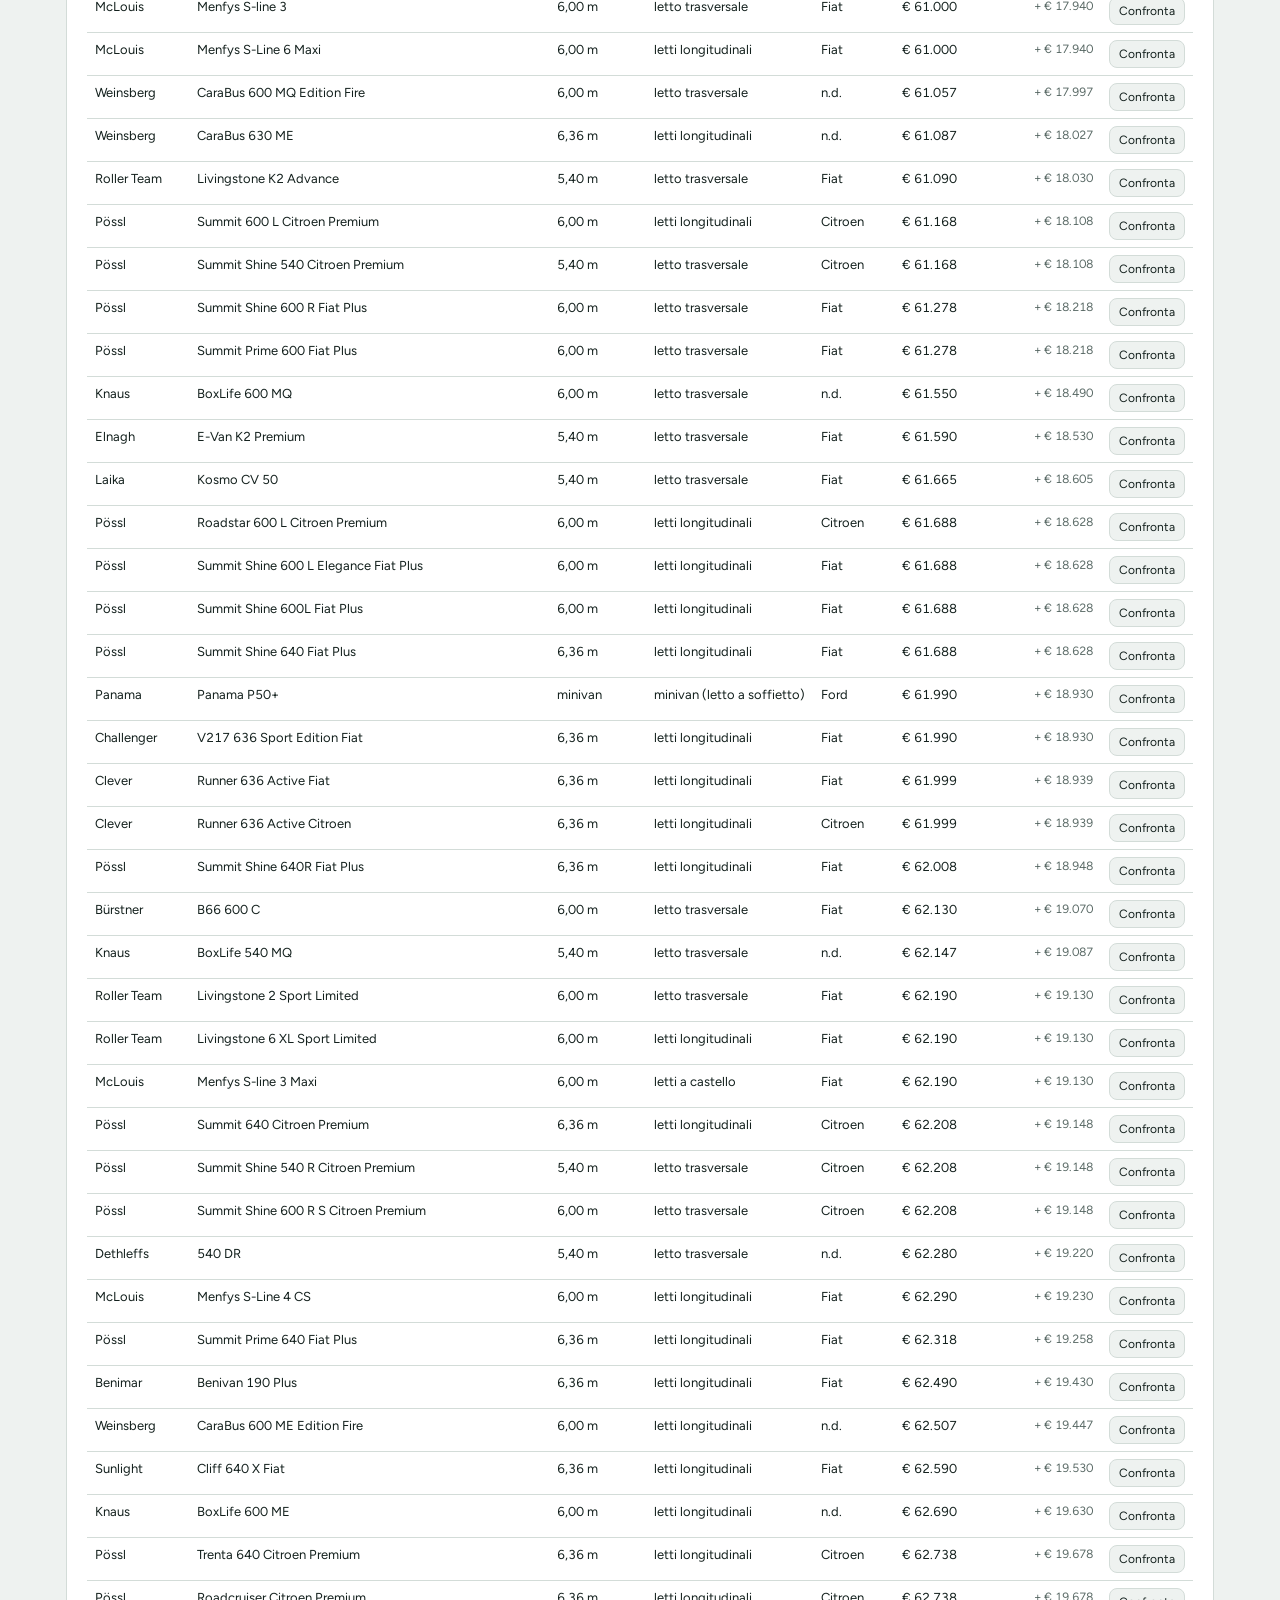
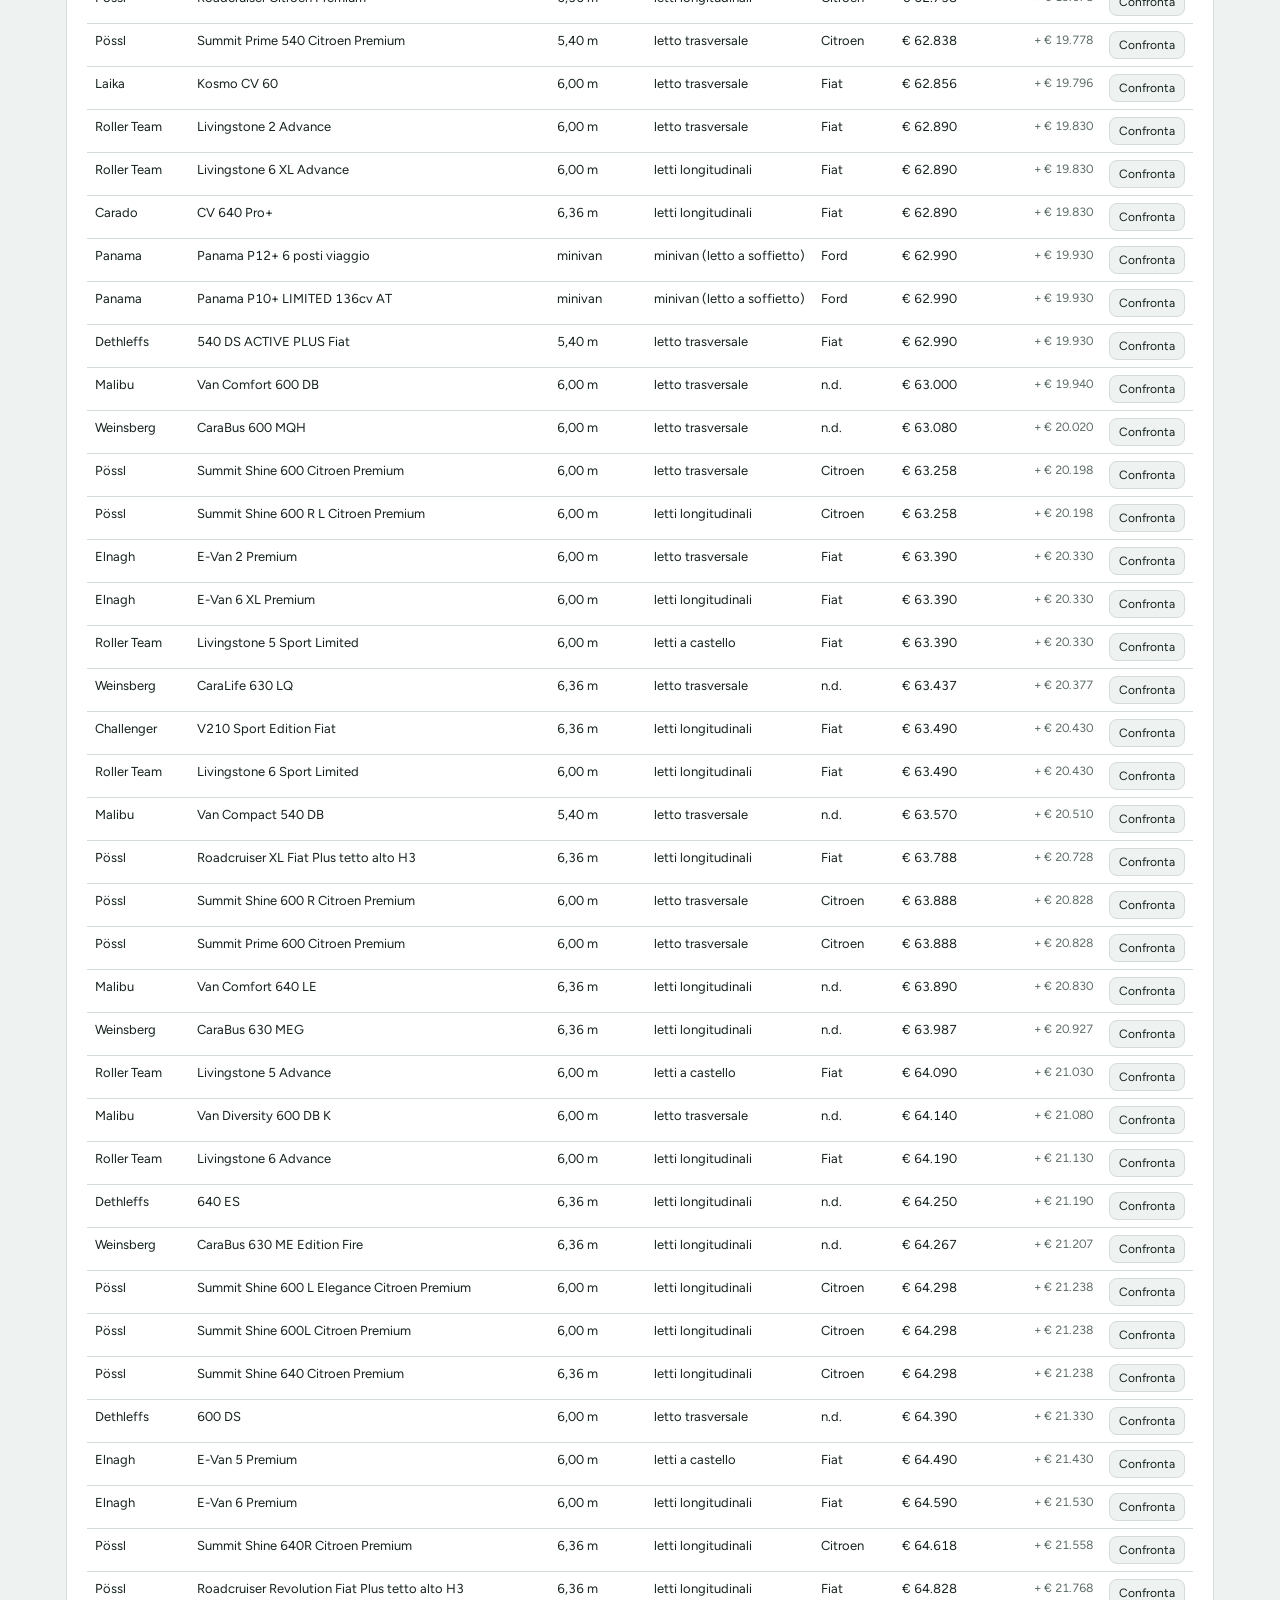
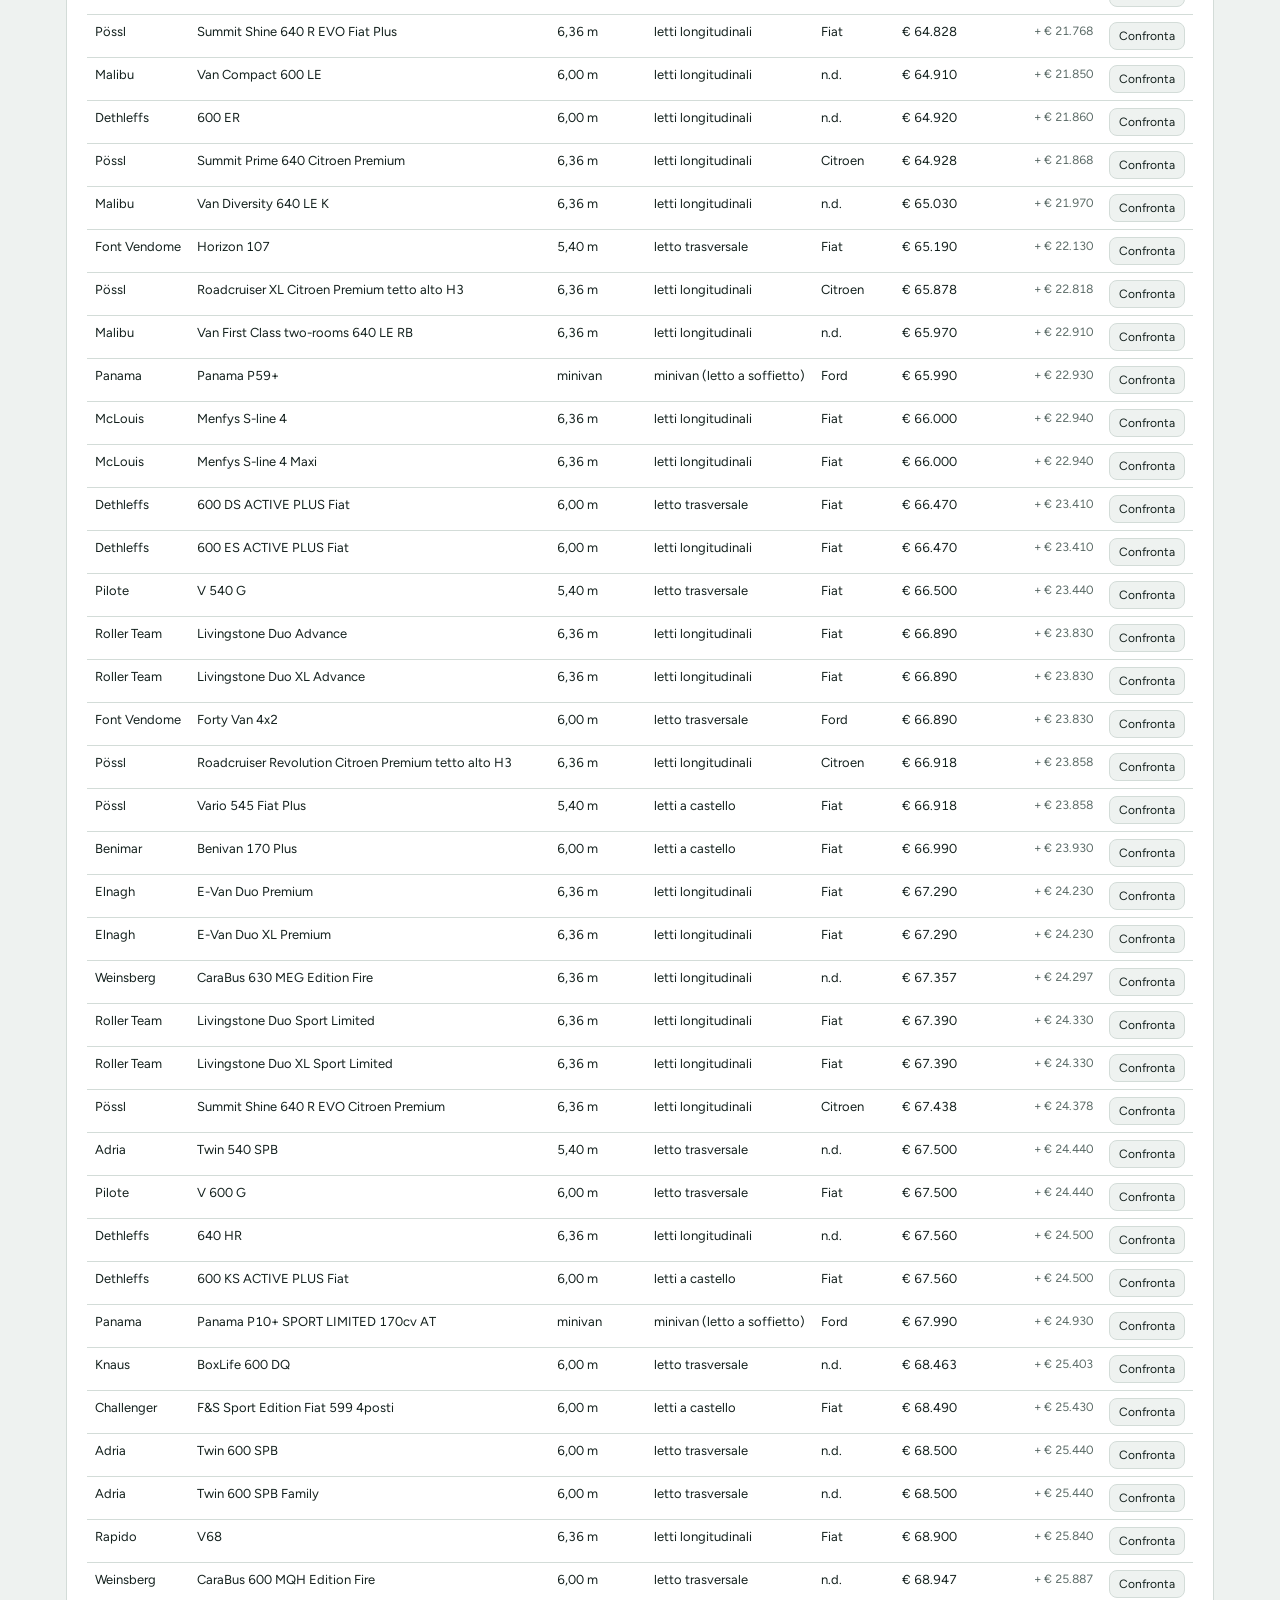
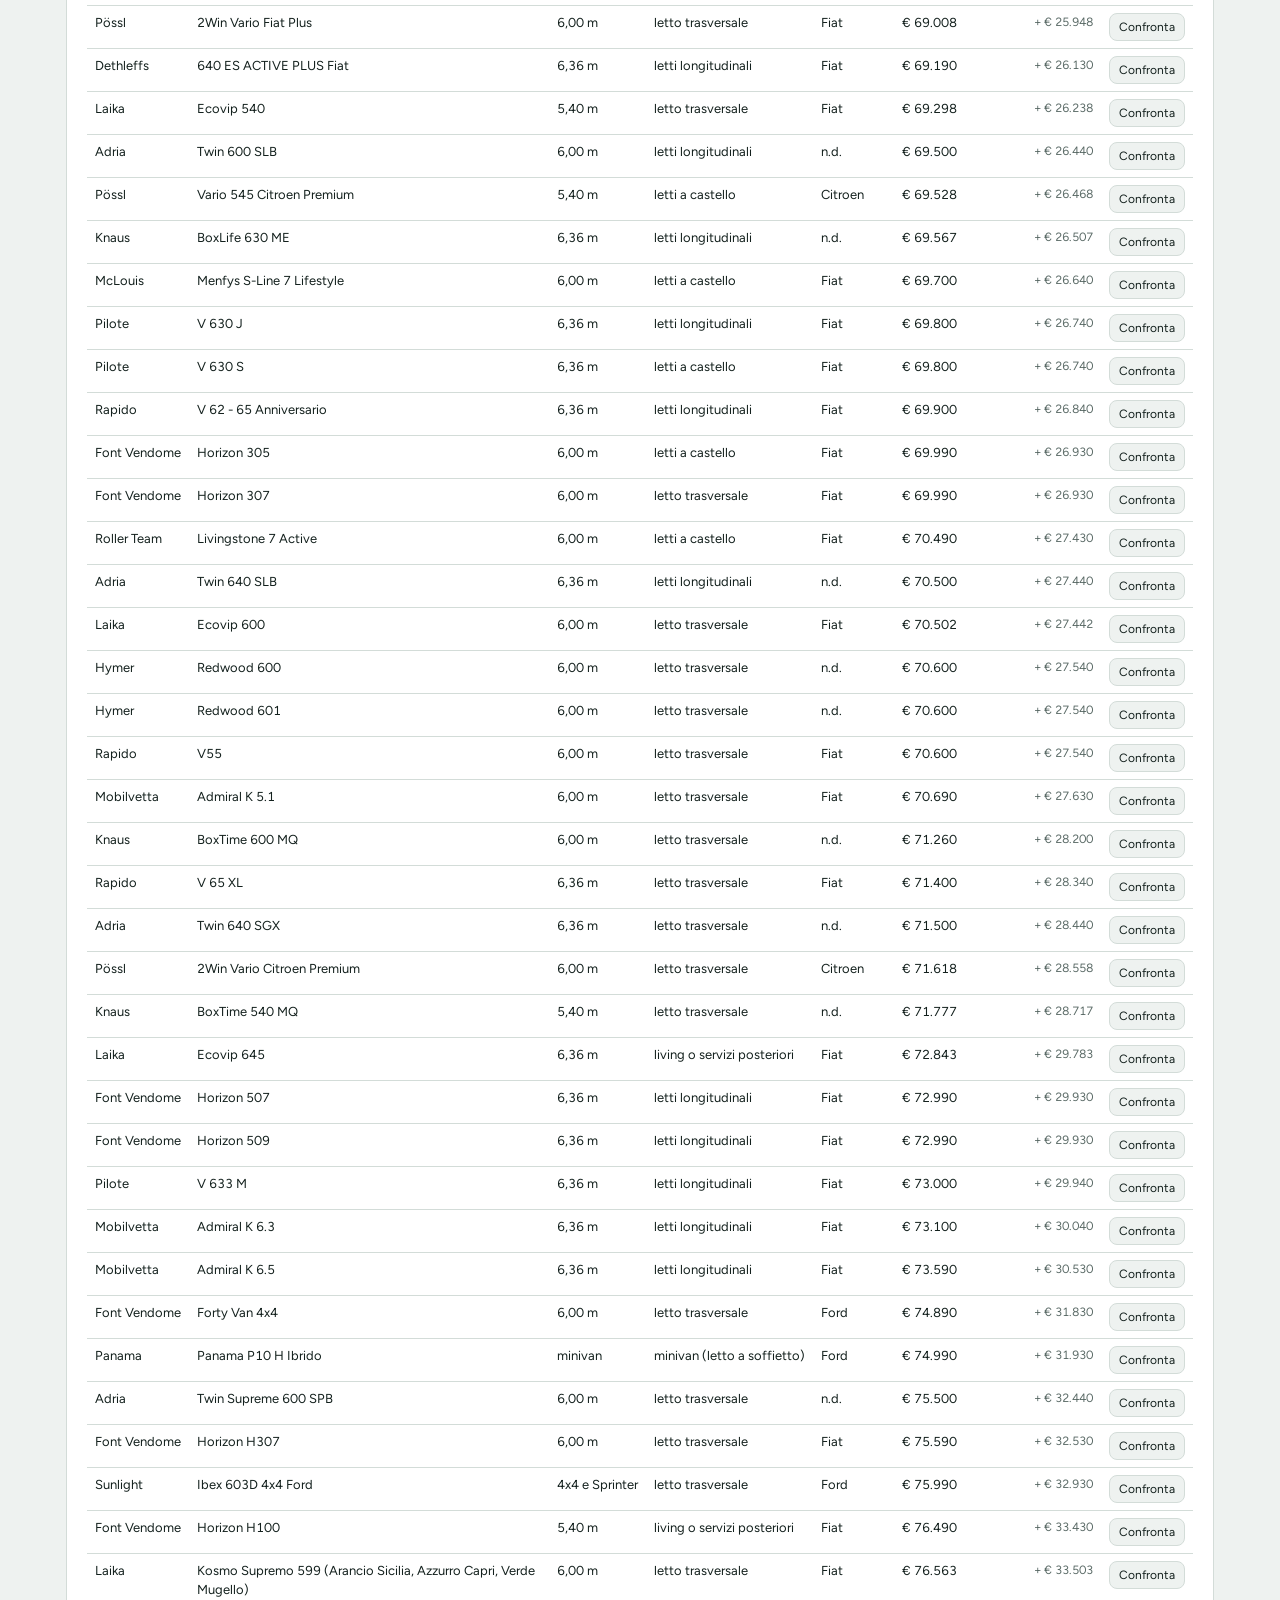
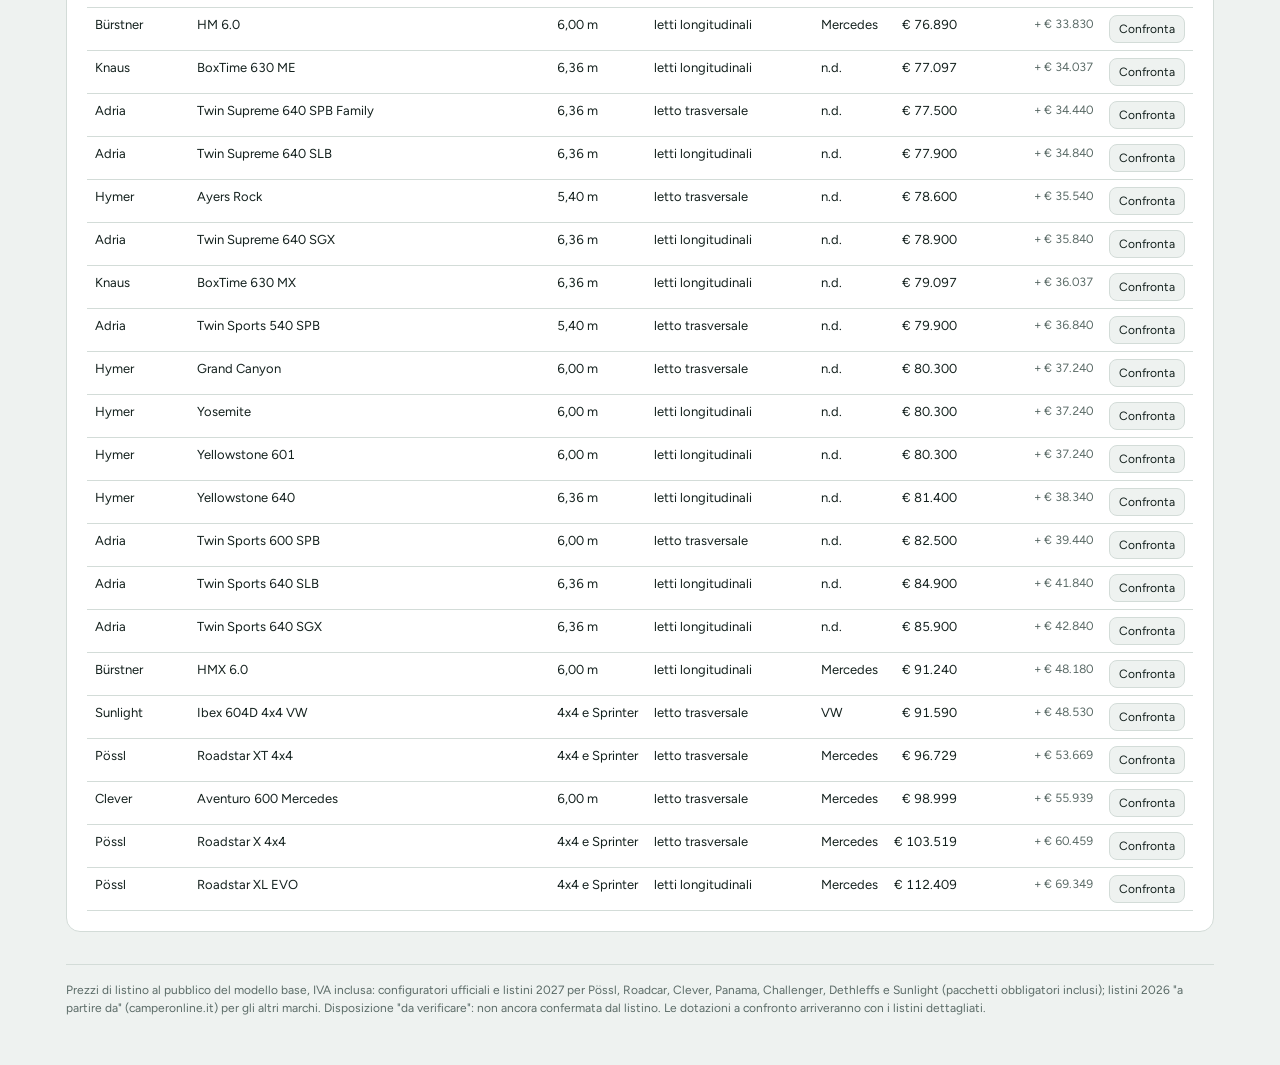
==== commit 9218262d: "Aggiunti 13 marchi van e disposizioni dei letti dai listini Co-Authored-By: Claude Opus 5.5 (1M cont" ====
--- a/comparatore.html
+++ b/comparatore.html
@@ -96,7 +96,7 @@
 </section>
 </div>
 
-<footer class="site">Prezzi di listino al pubblico del modello base, IVA inclusa: configuratori ufficiali e listini 2027 per Pössl, Roadcar, Clever, Panama, Challenger, Dethleffs e Sunlight (pacchetti obbligatori inclusi); listini 2026 "a partire da" per Knaus, Weinsberg, Adria, Hymer e Malibu. Disposizione "da verificare": non ancora confermata dal listino. Le dotazioni a confronto arriveranno con i listini dettagliati.</footer>
+<footer class="site">Prezzi di listino al pubblico del modello base, IVA inclusa: configuratori ufficiali e listini 2027 per Pössl, Roadcar, Clever, Panama, Challenger, Dethleffs e Sunlight (pacchetti obbligatori inclusi); listini 2026 "a partire da" (camperonline.it) per gli altri marchi. Disposizione "da verificare": non ancora confermata dal listino. Le dotazioni a confronto arriveranno con i listini dettagliati.</footer>
 </div>
 <script src="assets/comparatore.js"></script>
 </body>
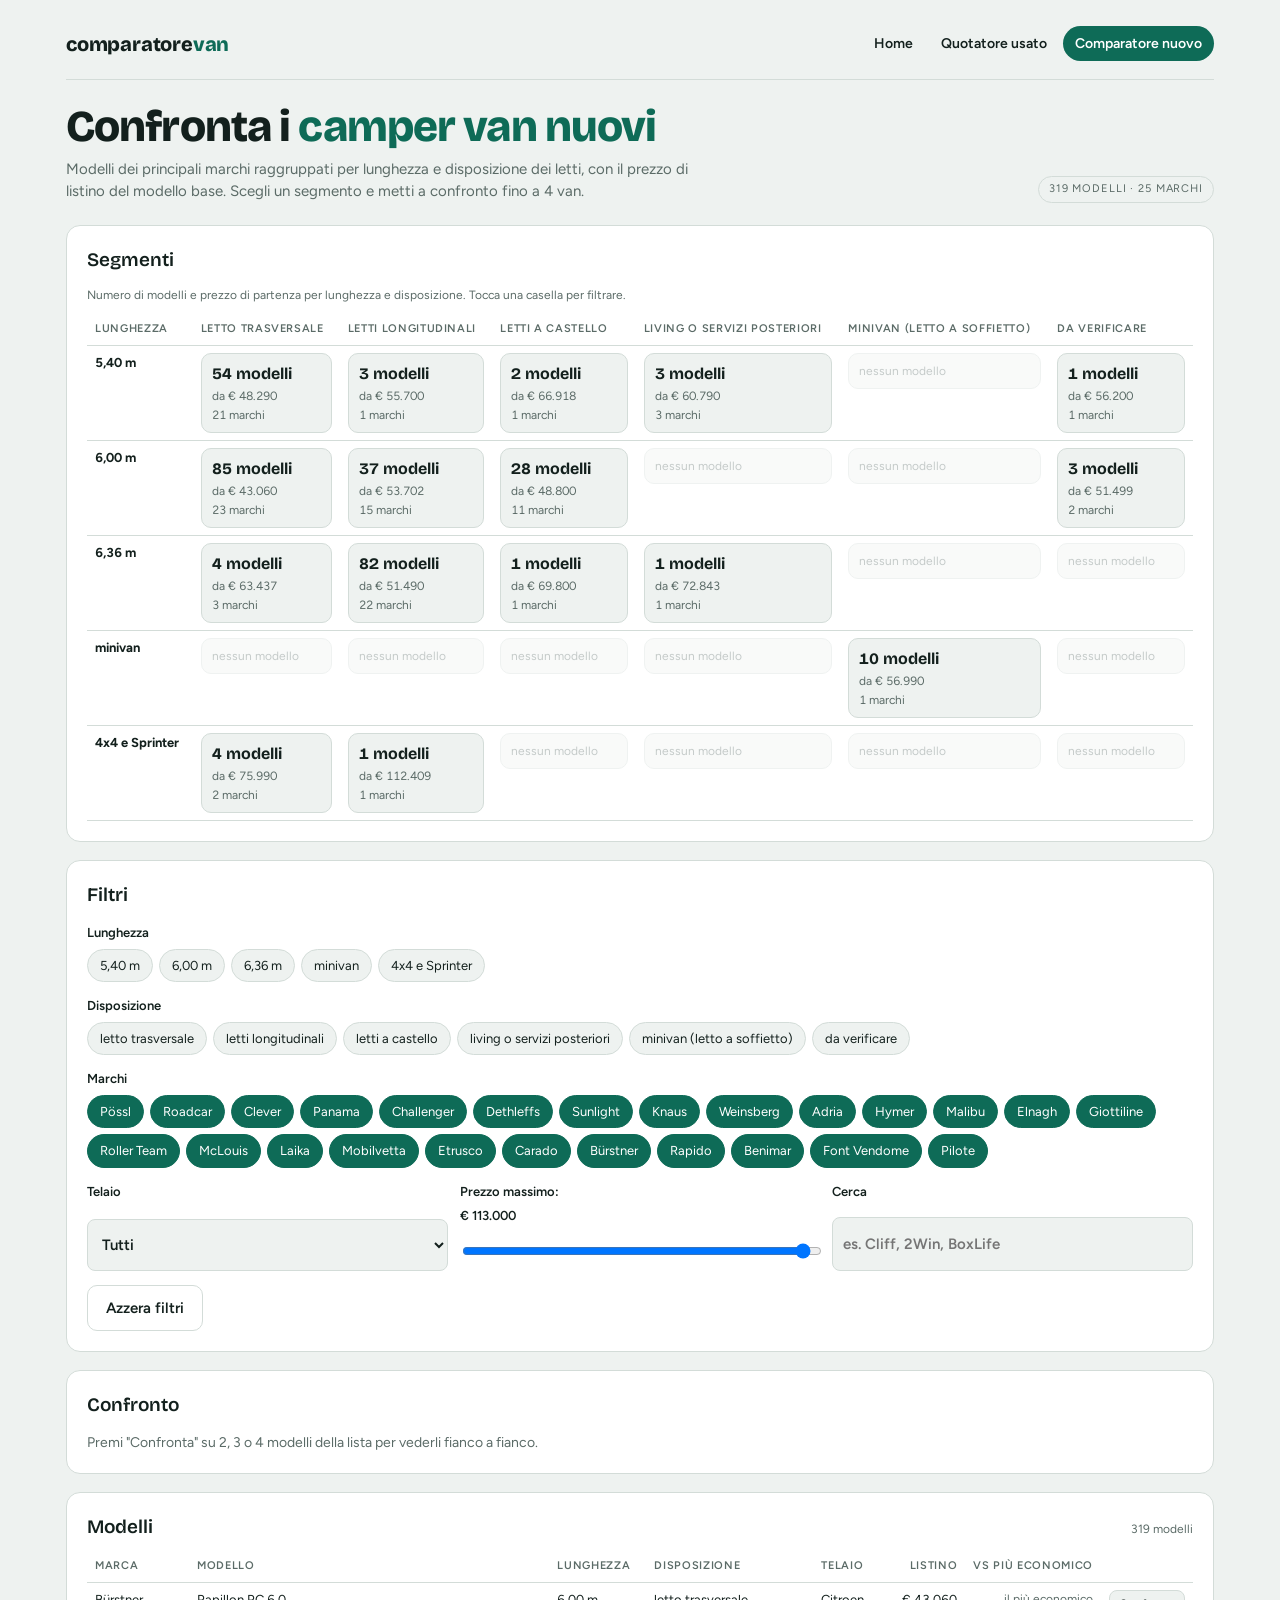
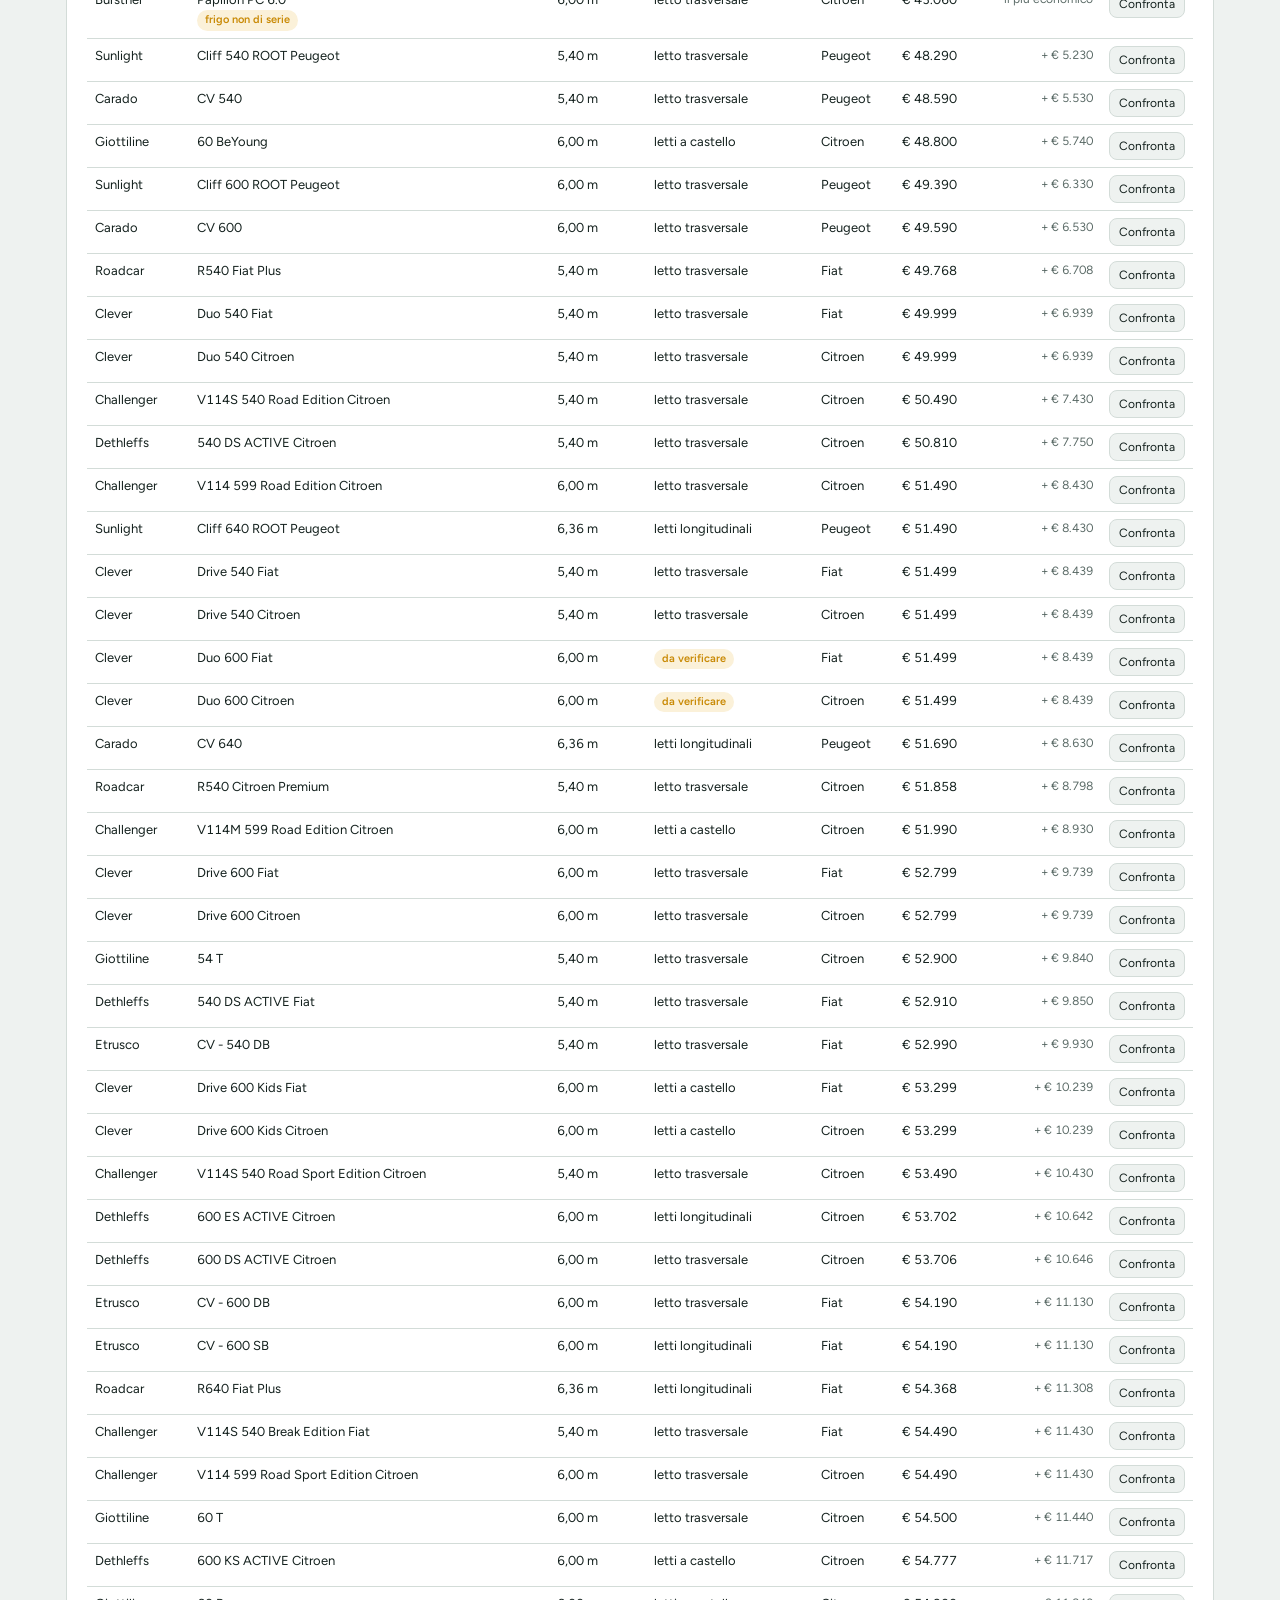
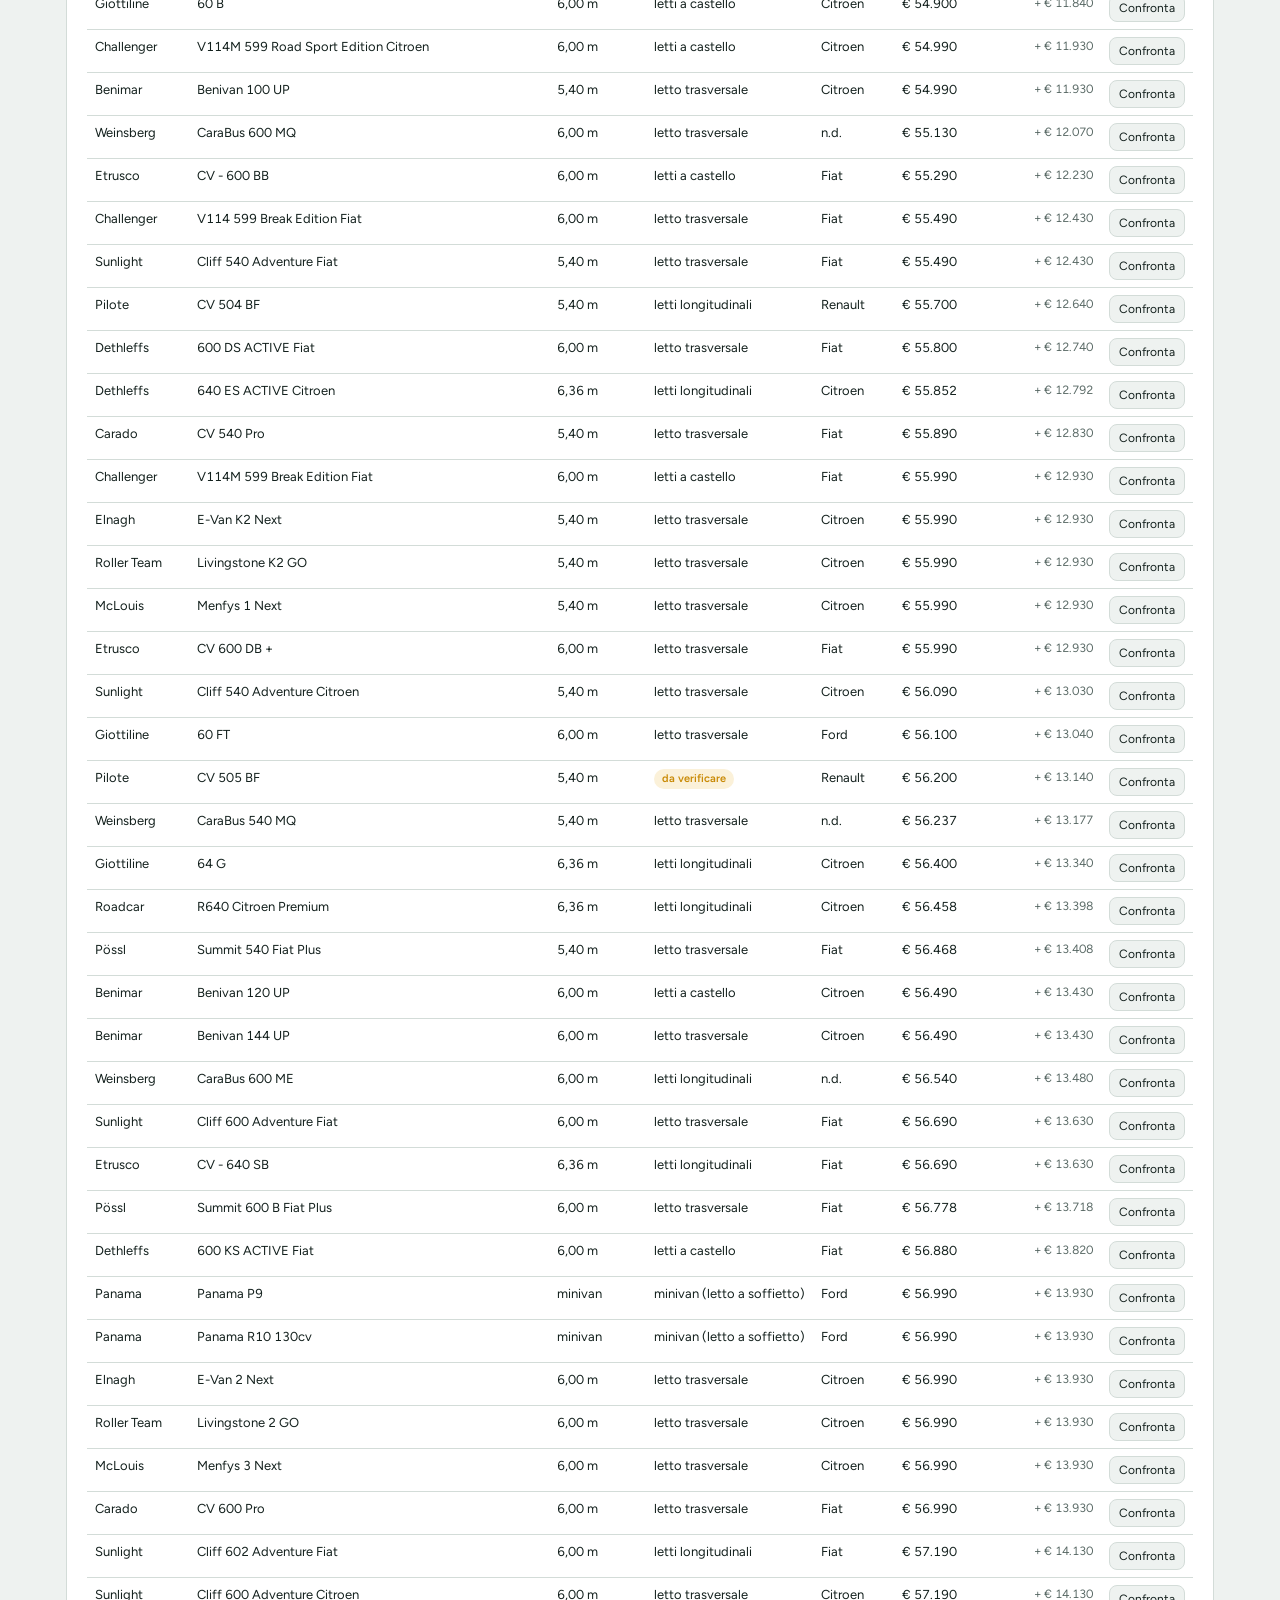
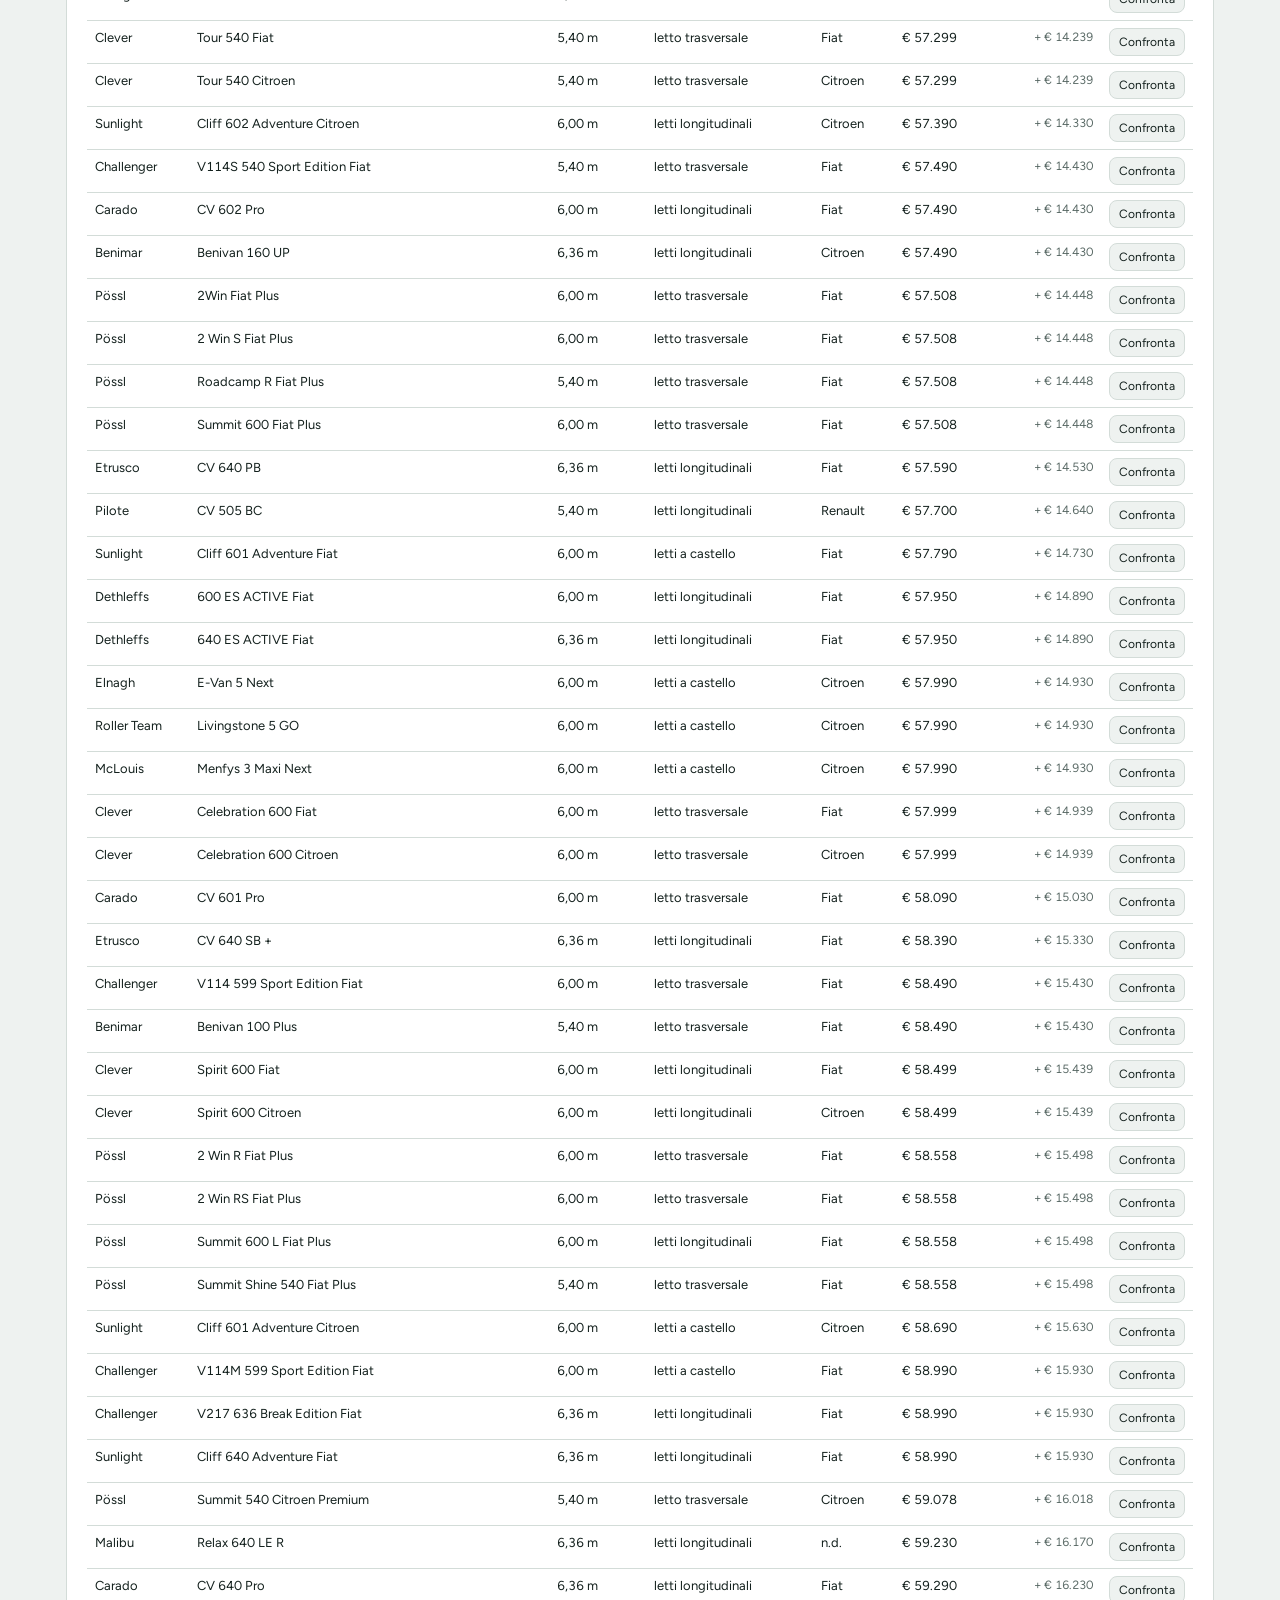
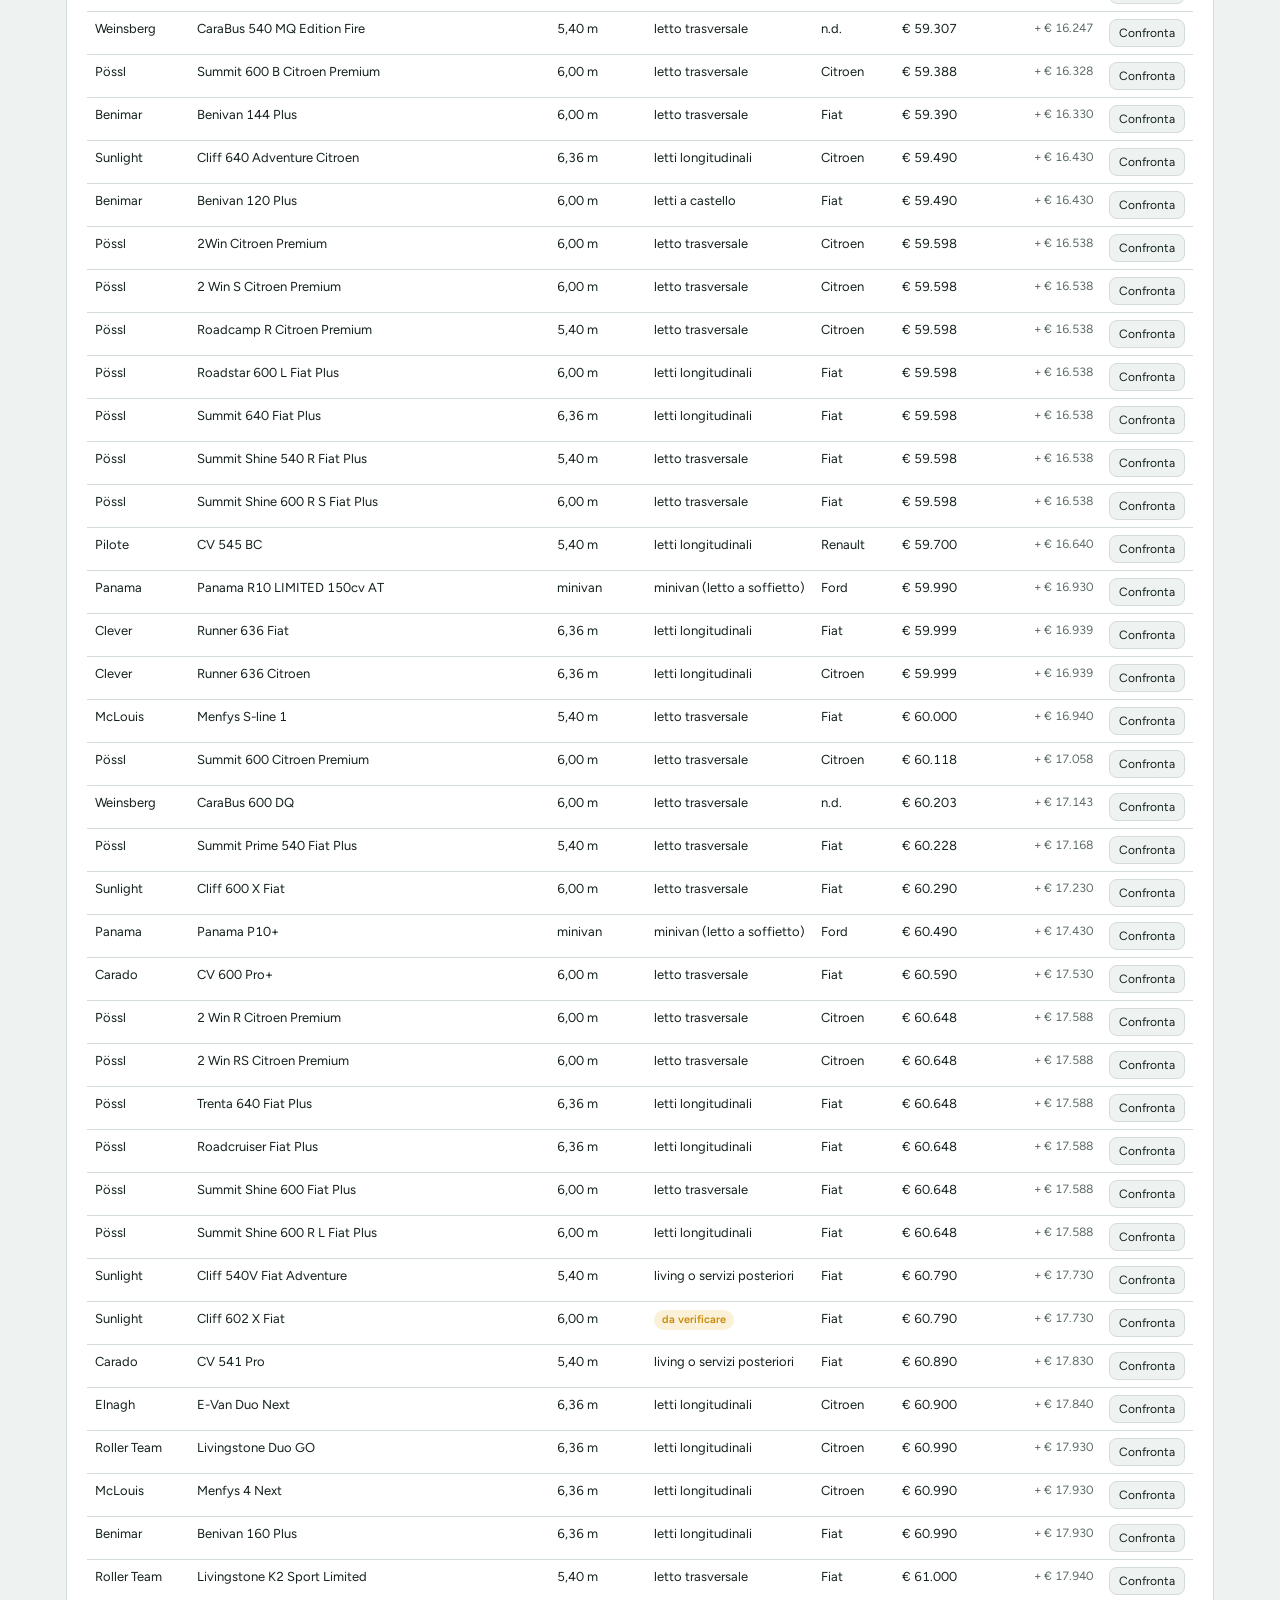
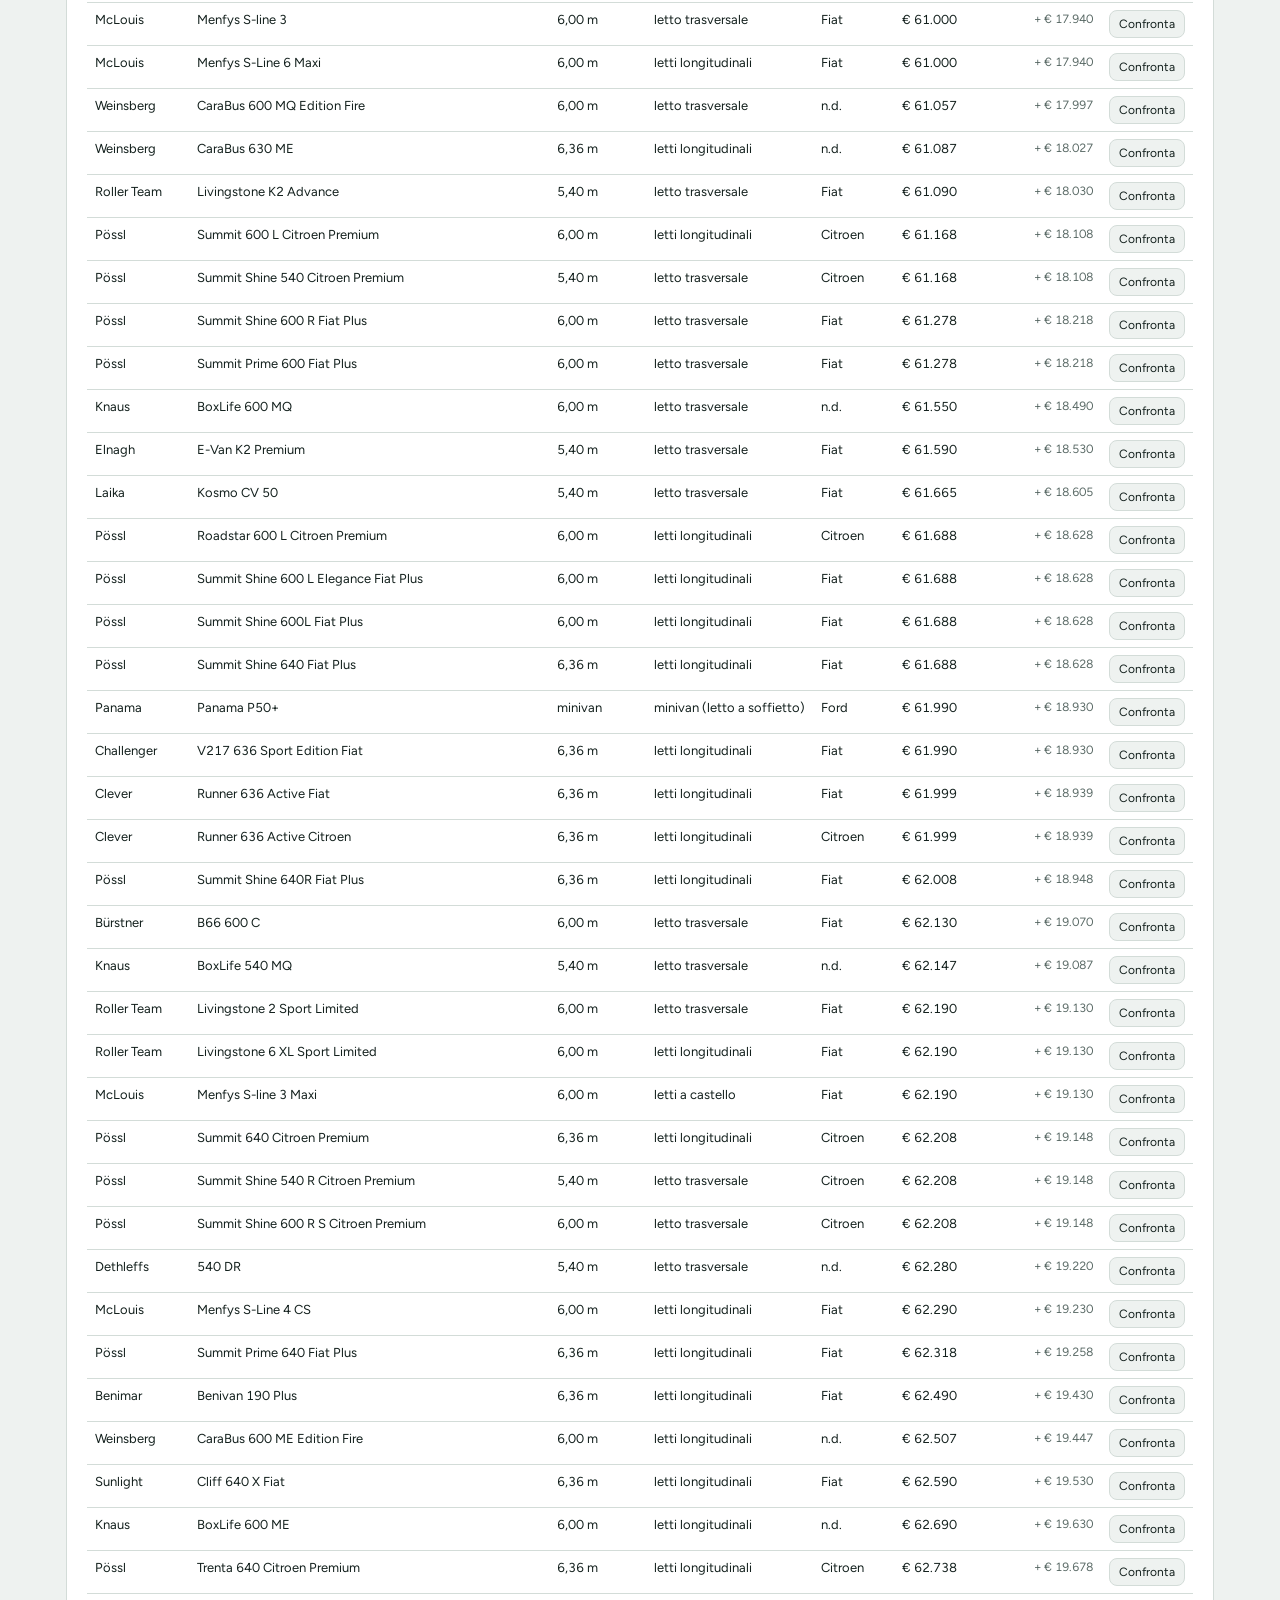
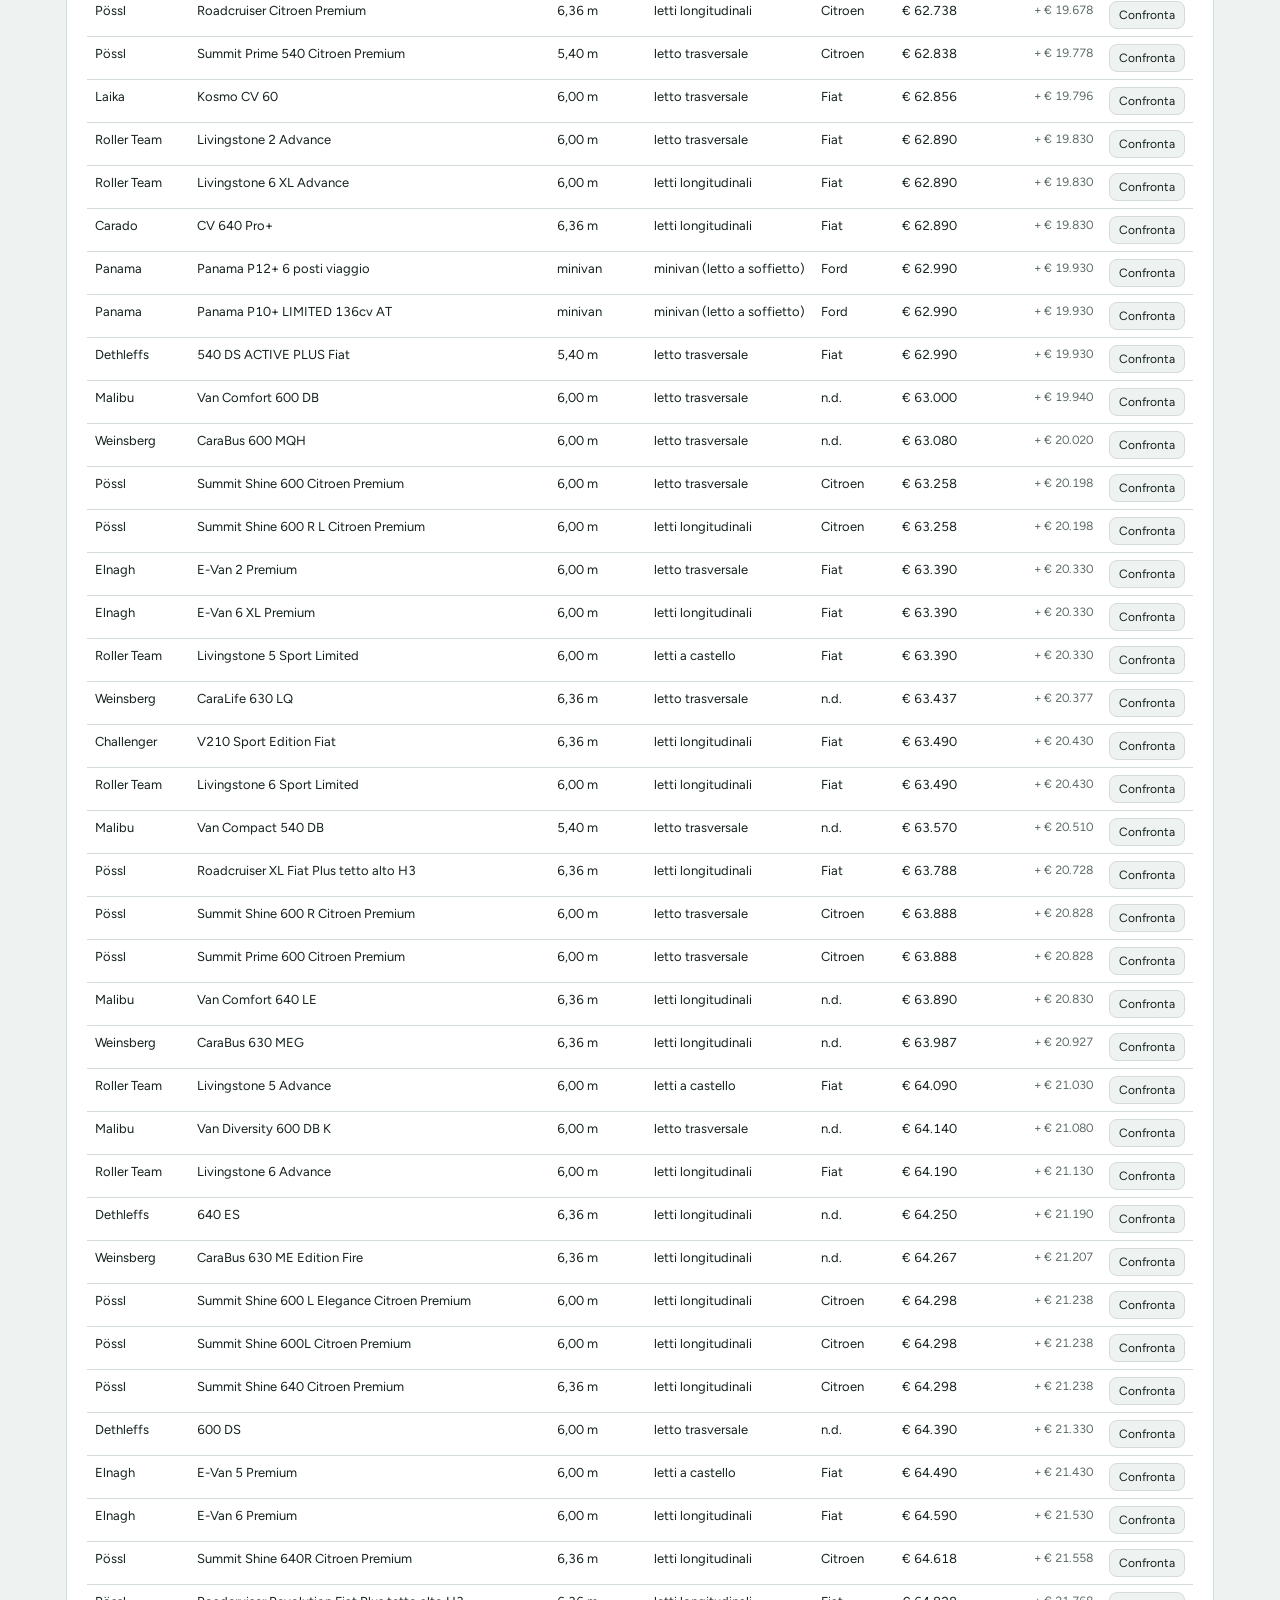
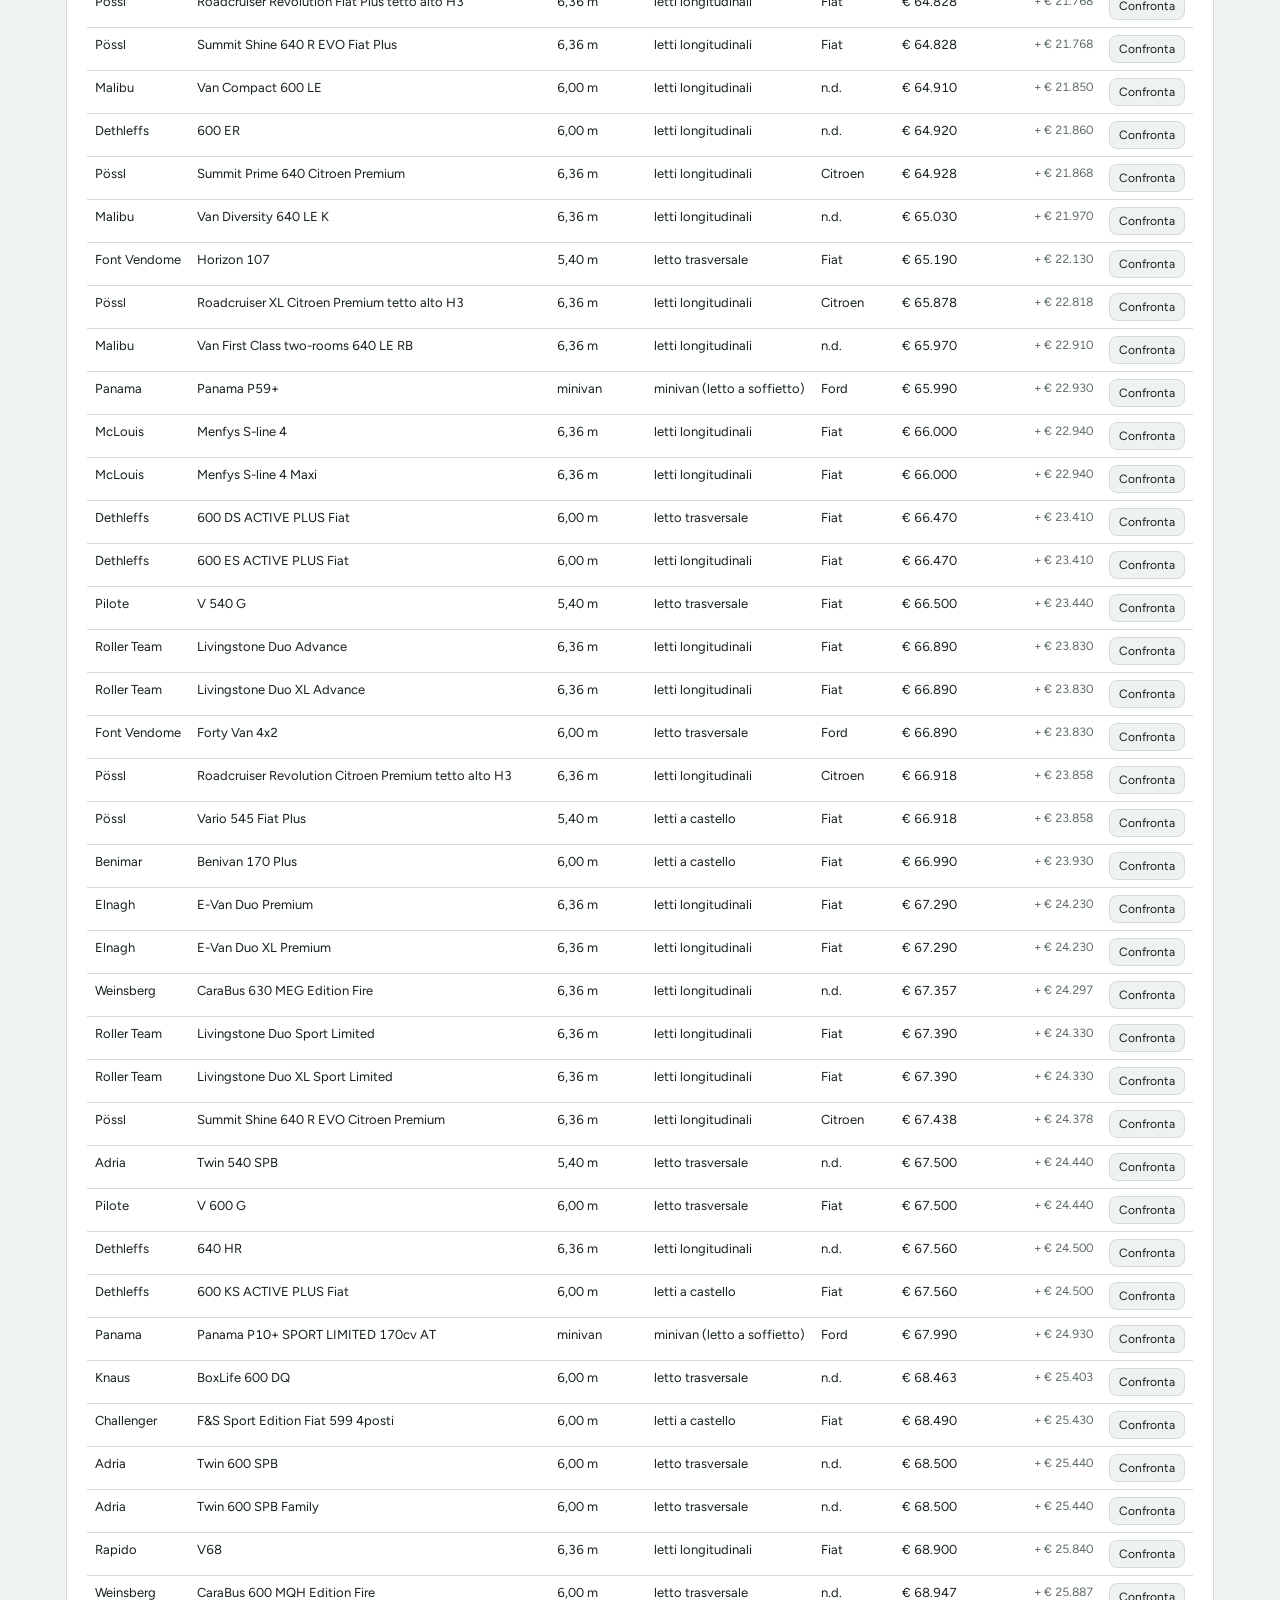
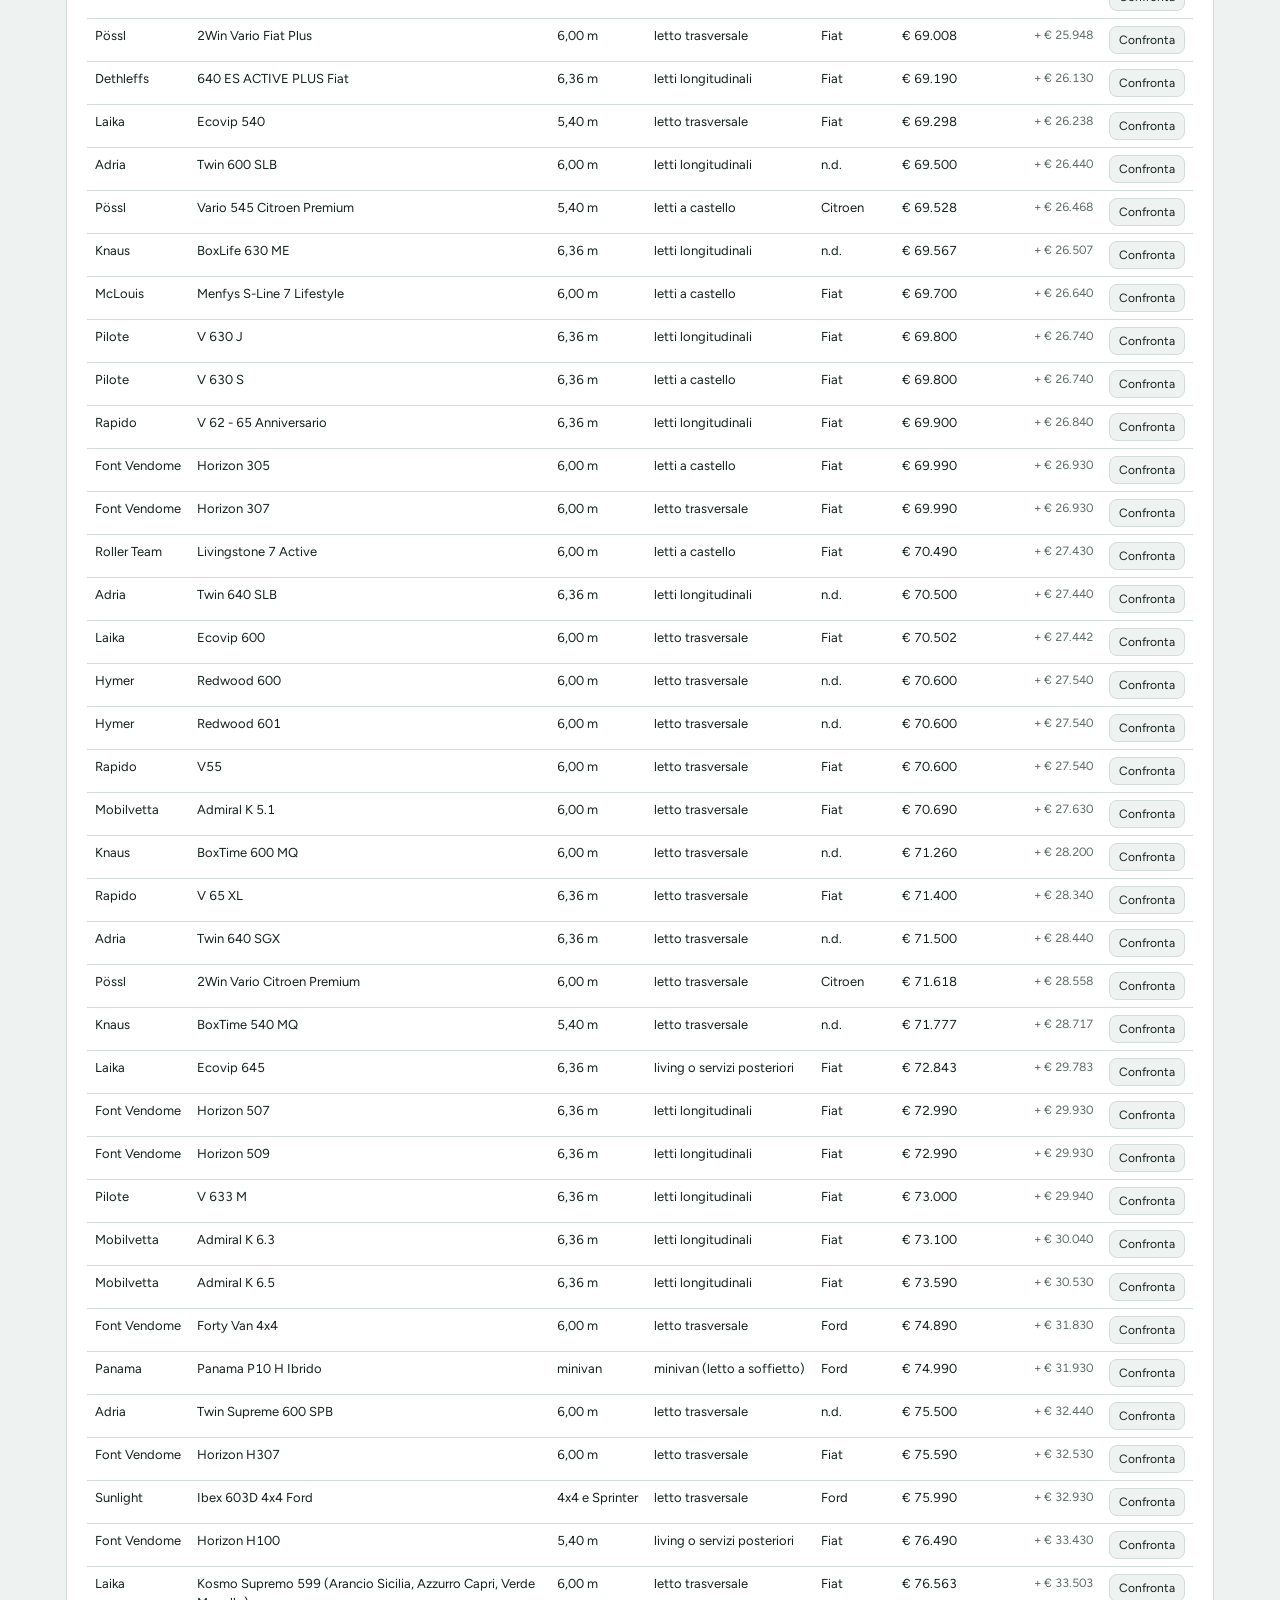
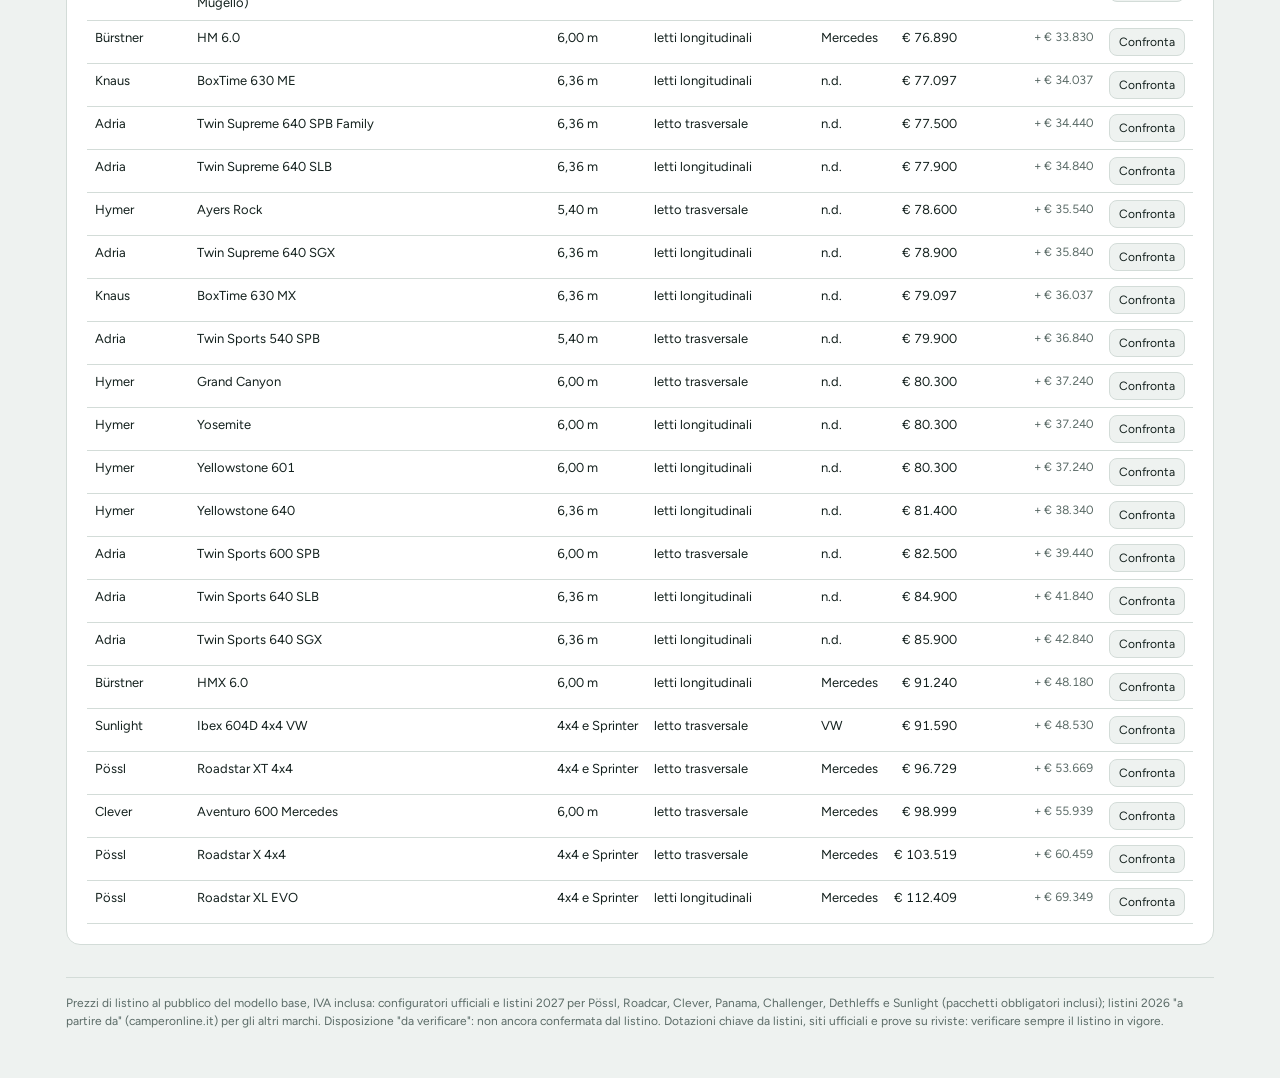
==== commit 109d8e81: "Comparatore: dotazioni chiave a confronto, prima scheda Bürstner Papillon Co-Authored-By: Claude Opu" ====
--- a/comparatore.html
+++ b/comparatore.html
@@ -42,6 +42,9 @@
 .diff{font-size:13px;font-weight:600}
 .diff.up{color:var(--bad)}.diff.down{color:var(--good)}
 .empty{color:var(--muted);font-size:14px;margin:0}
+.pill.bad{background:var(--amber-soft);color:var(--bad)}
+.dottab td{min-width:150px}
+.dottab .vtxt{display:block;font-size:12px;color:var(--muted);margin-top:3px}
 </style>
 </head>
 <body>
@@ -96,7 +99,7 @@
 </section>
 </div>
 
-<footer class="site">Prezzi di listino al pubblico del modello base, IVA inclusa: configuratori ufficiali e listini 2027 per Pössl, Roadcar, Clever, Panama, Challenger, Dethleffs e Sunlight (pacchetti obbligatori inclusi); listini 2026 "a partire da" (camperonline.it) per gli altri marchi. Disposizione "da verificare": non ancora confermata dal listino. Le dotazioni a confronto arriveranno con i listini dettagliati.</footer>
+<footer class="site">Prezzi di listino al pubblico del modello base, IVA inclusa: configuratori ufficiali e listini 2027 per Pössl, Roadcar, Clever, Panama, Challenger, Dethleffs e Sunlight (pacchetti obbligatori inclusi); listini 2026 "a partire da" (camperonline.it) per gli altri marchi. Disposizione "da verificare": non ancora confermata dal listino. Dotazioni chiave da listini, siti ufficiali e prove su riviste: verificare sempre il listino in vigore.</footer>
 </div>
 <script src="assets/comparatore.js"></script>
 </body>
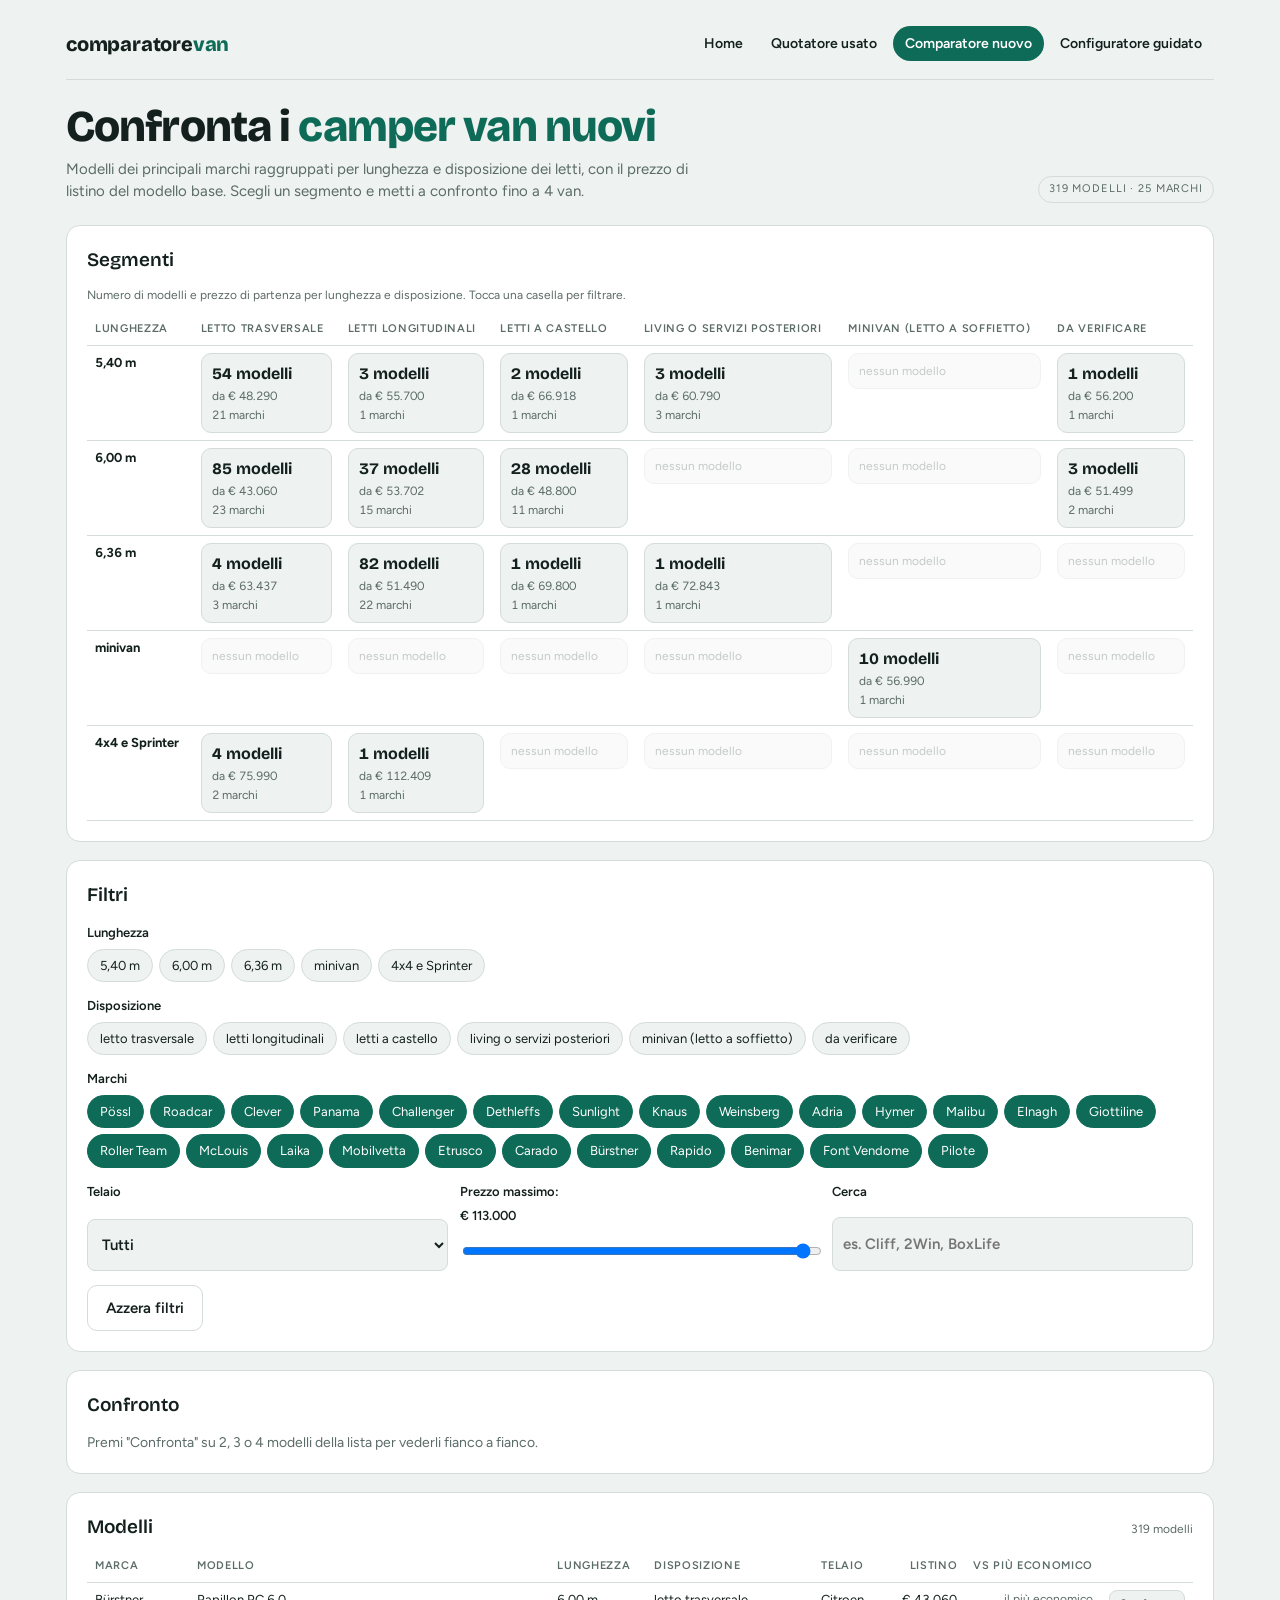
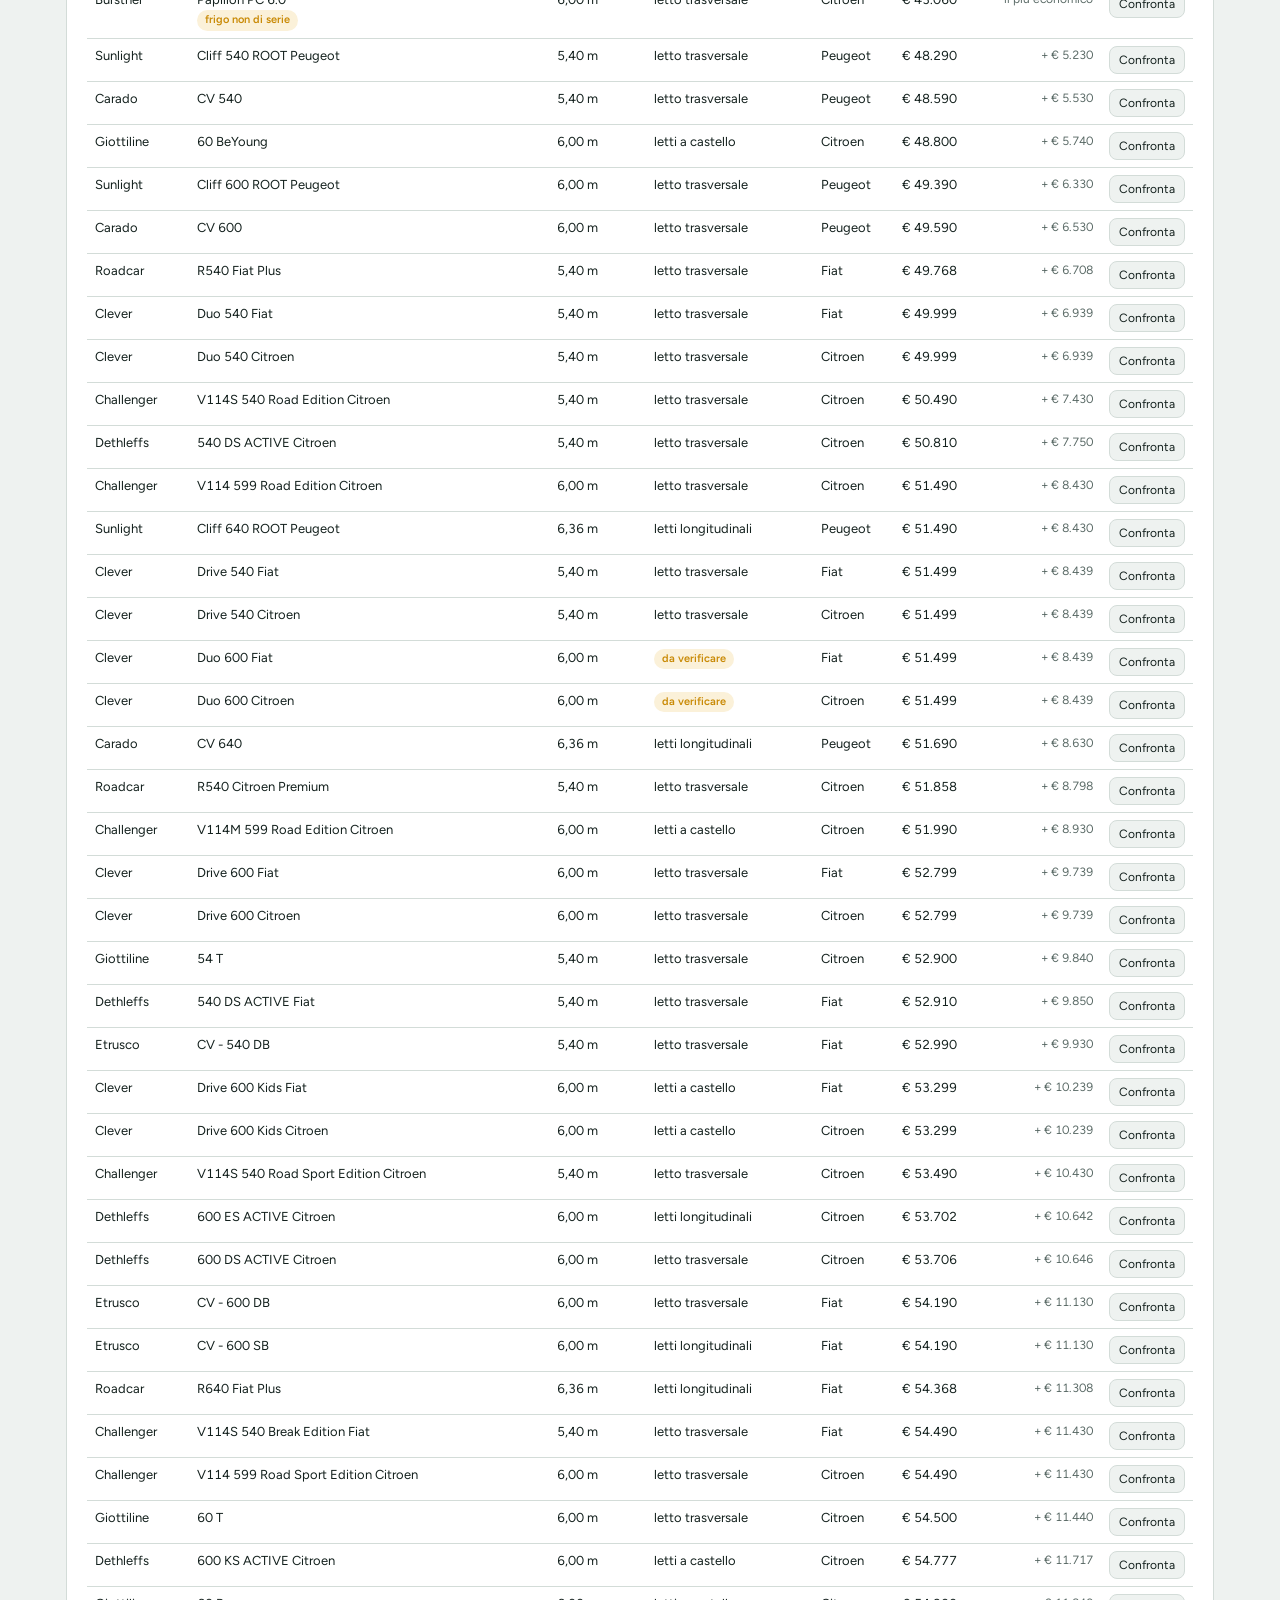
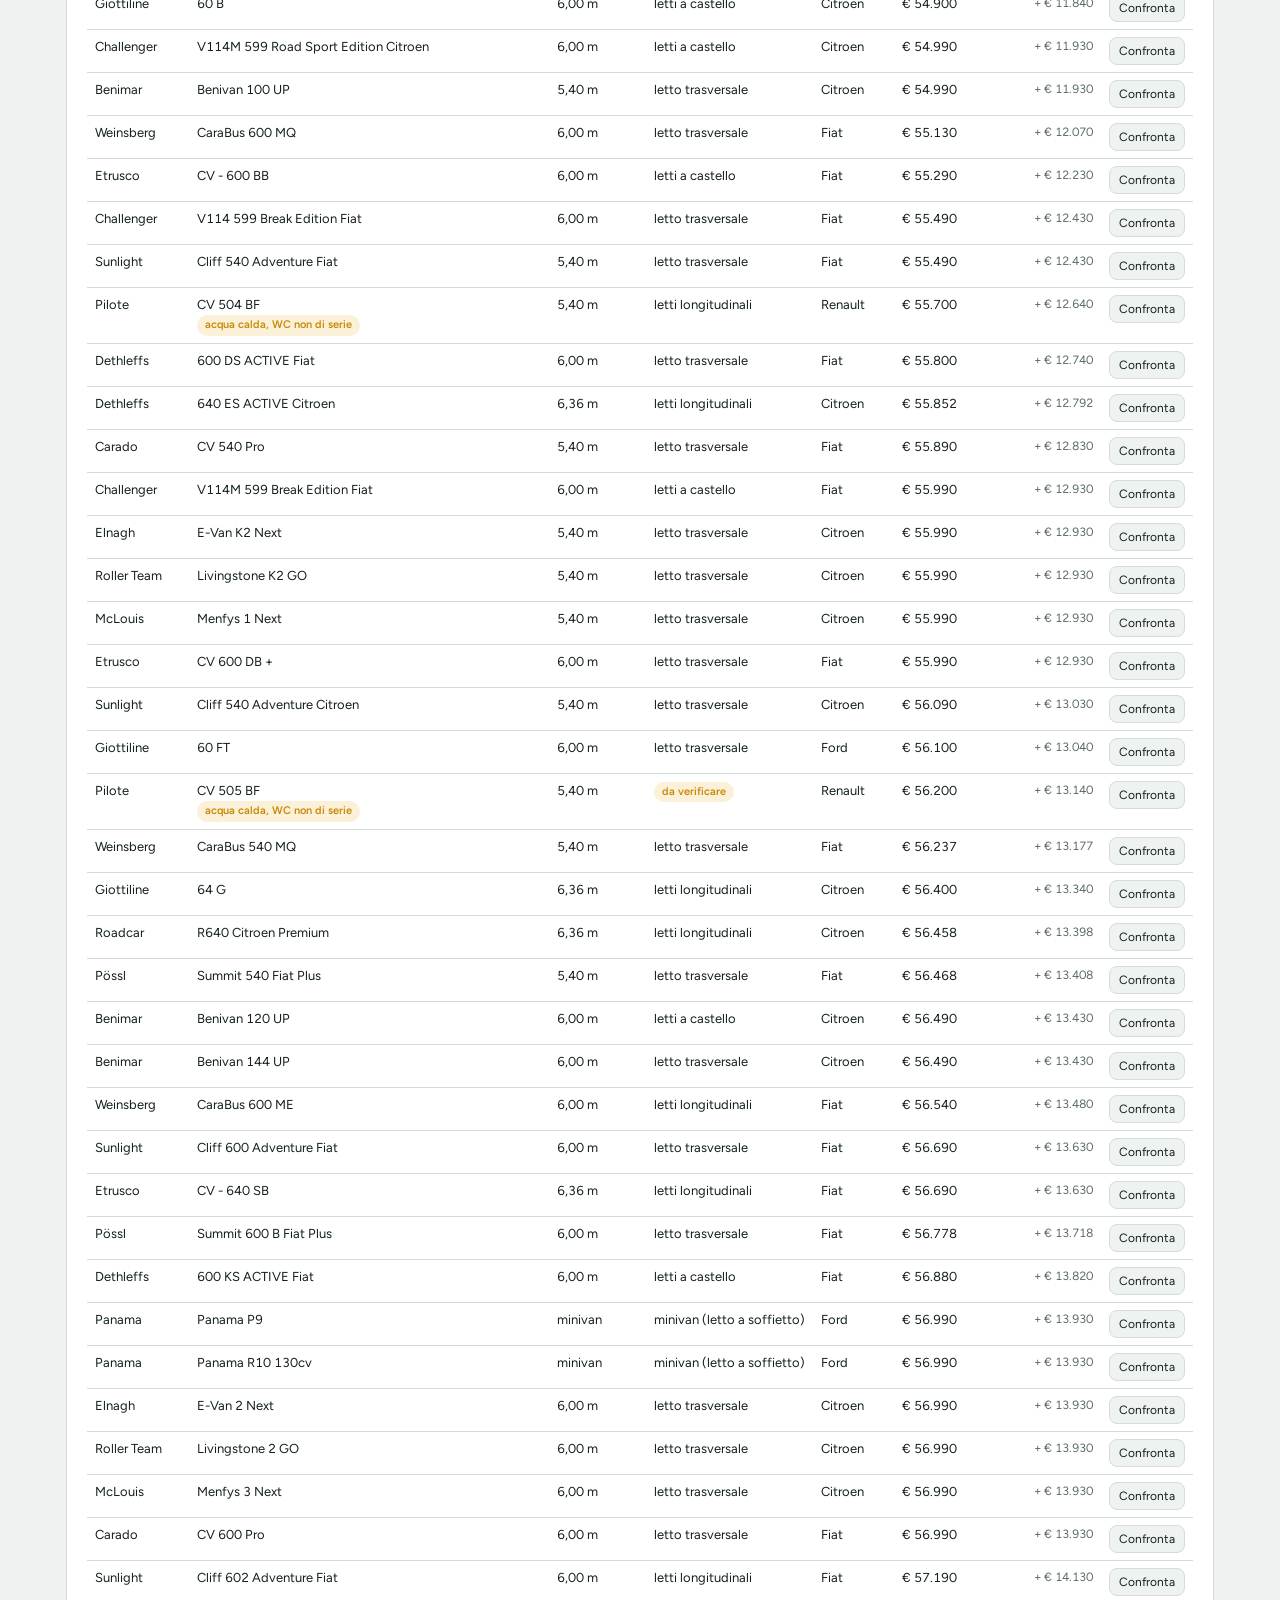
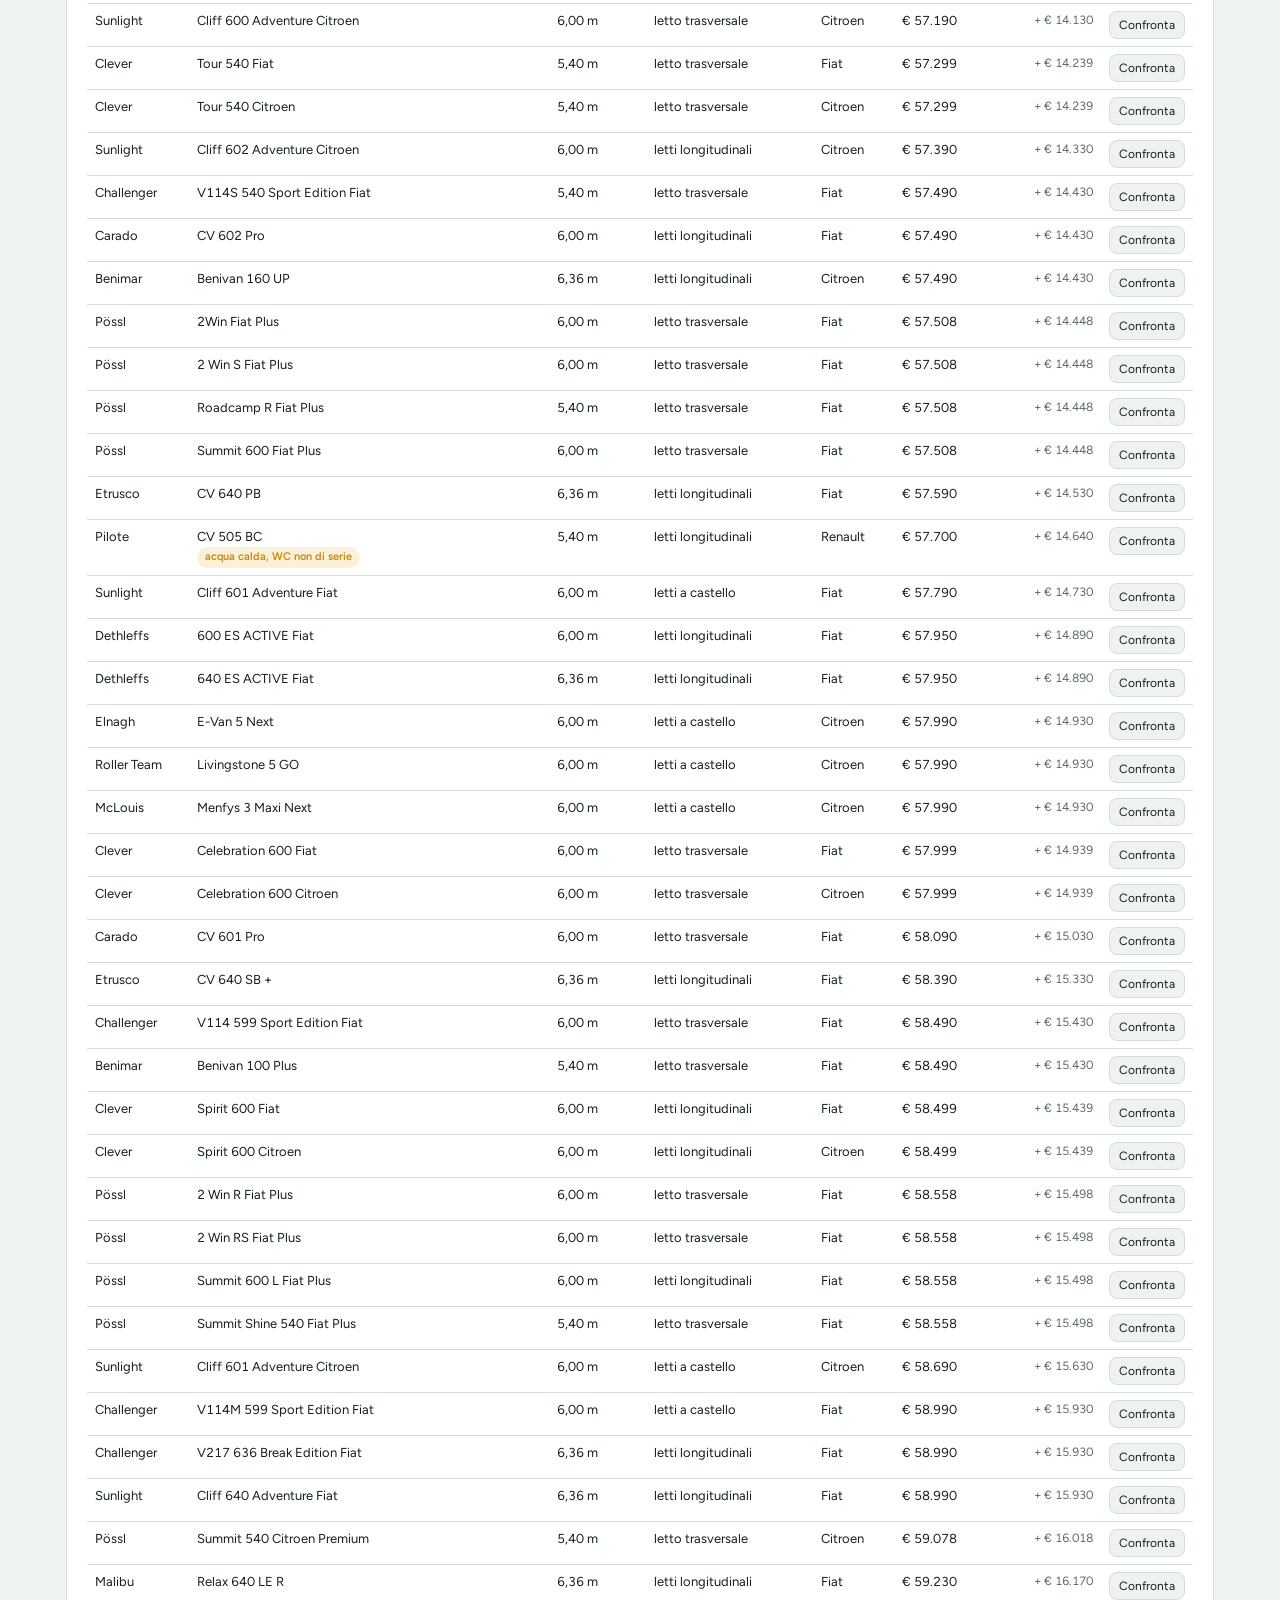
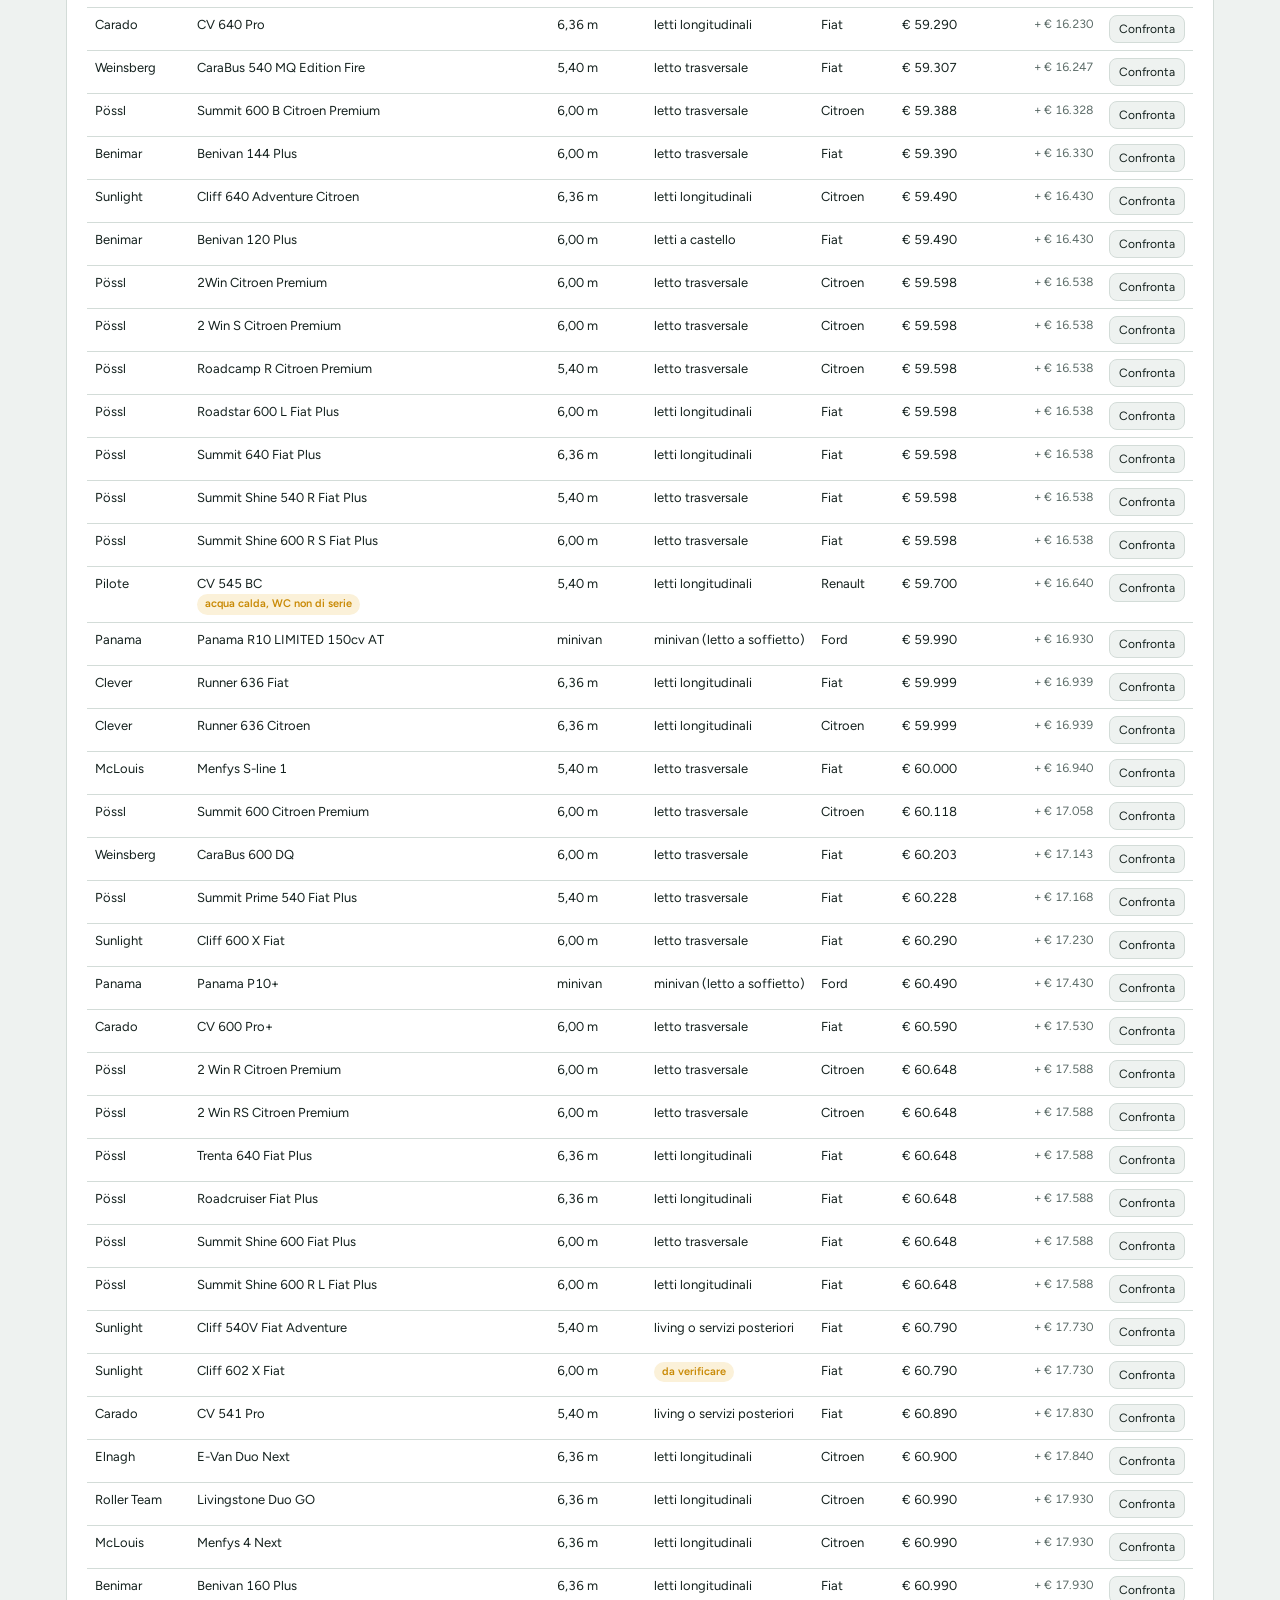
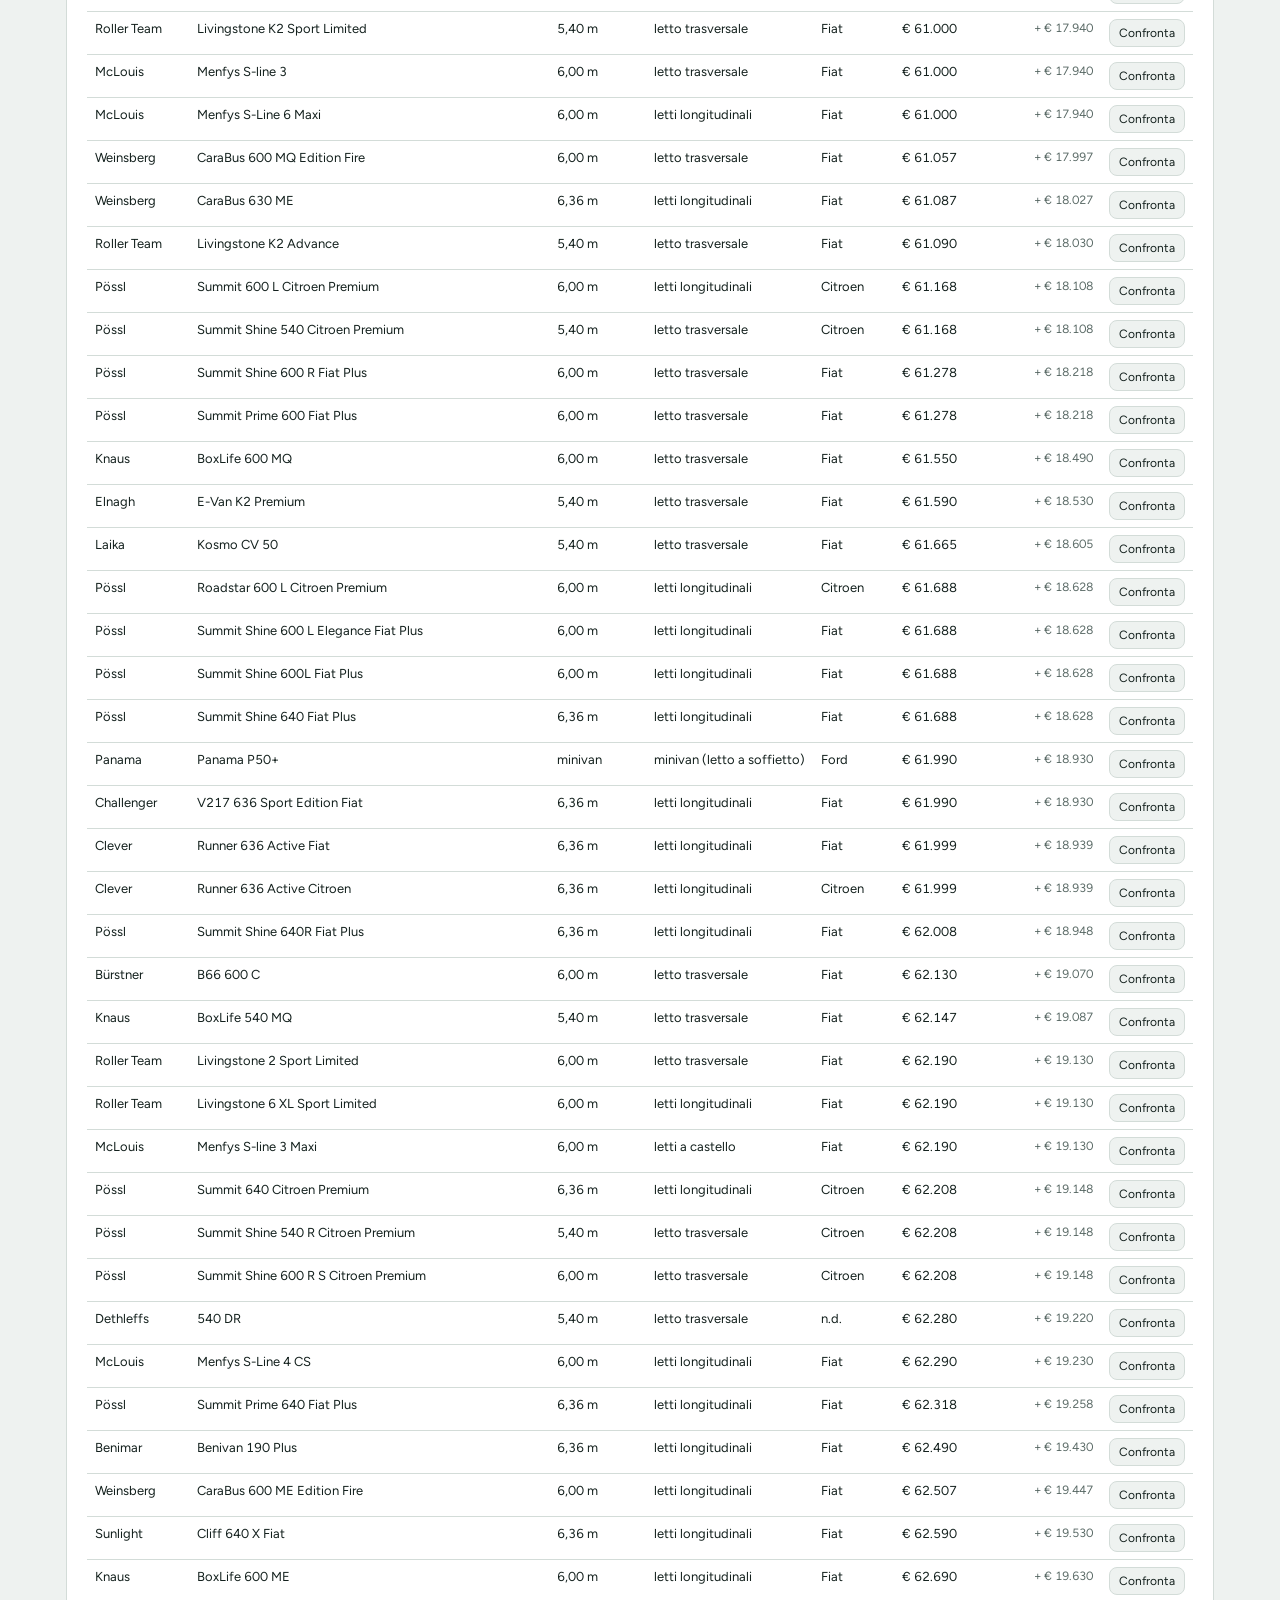
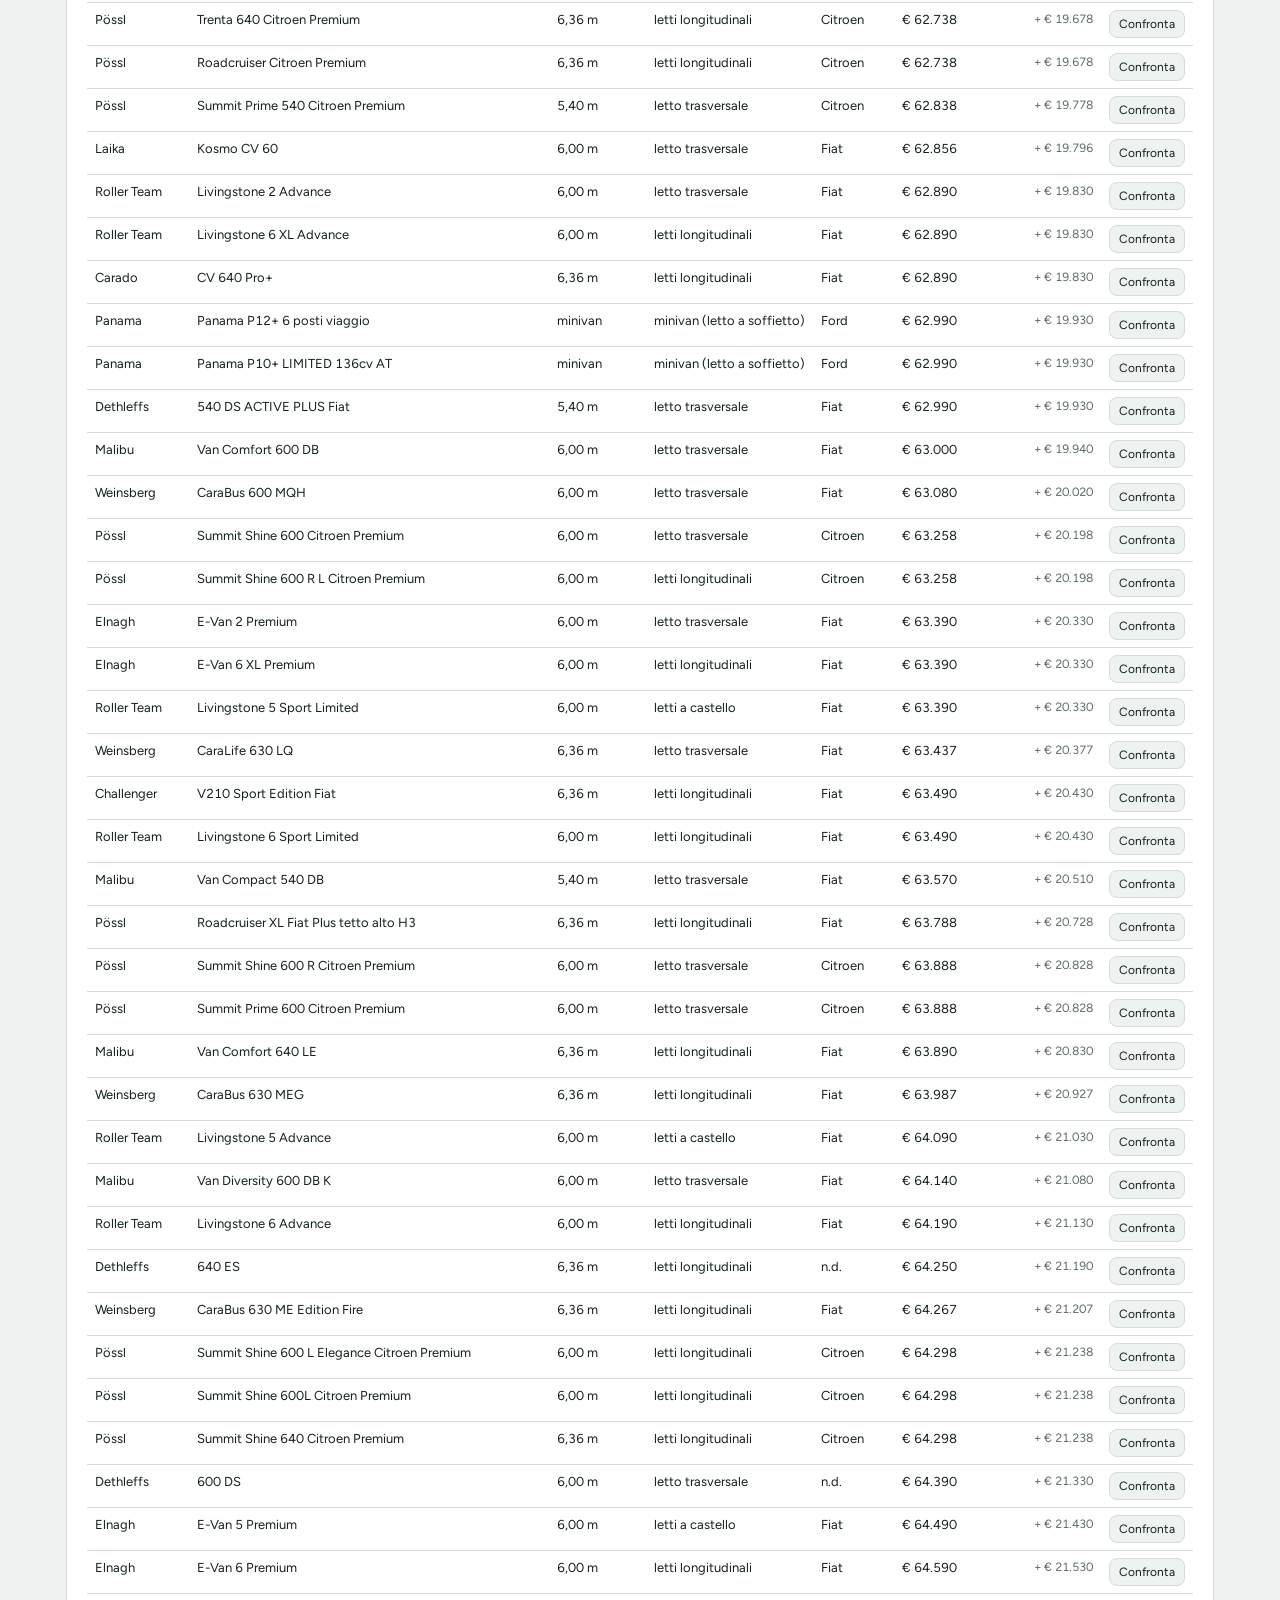
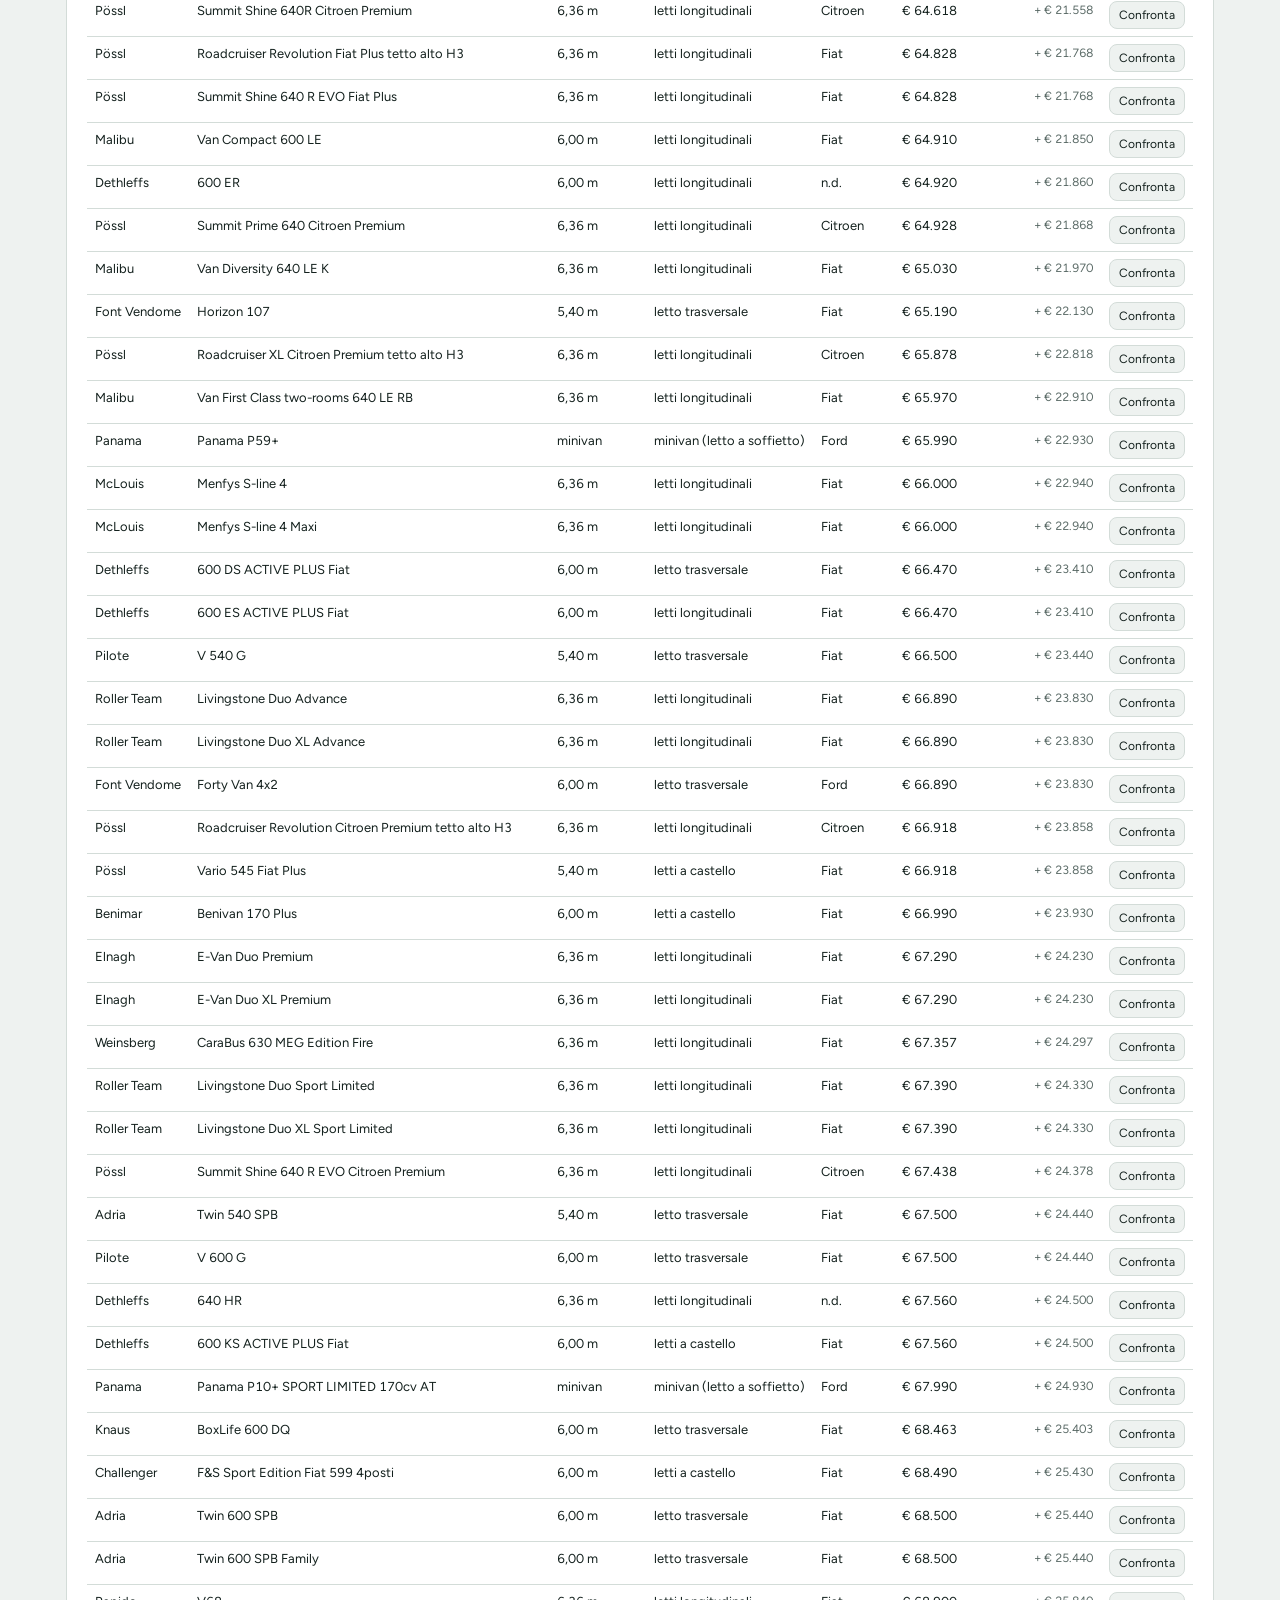
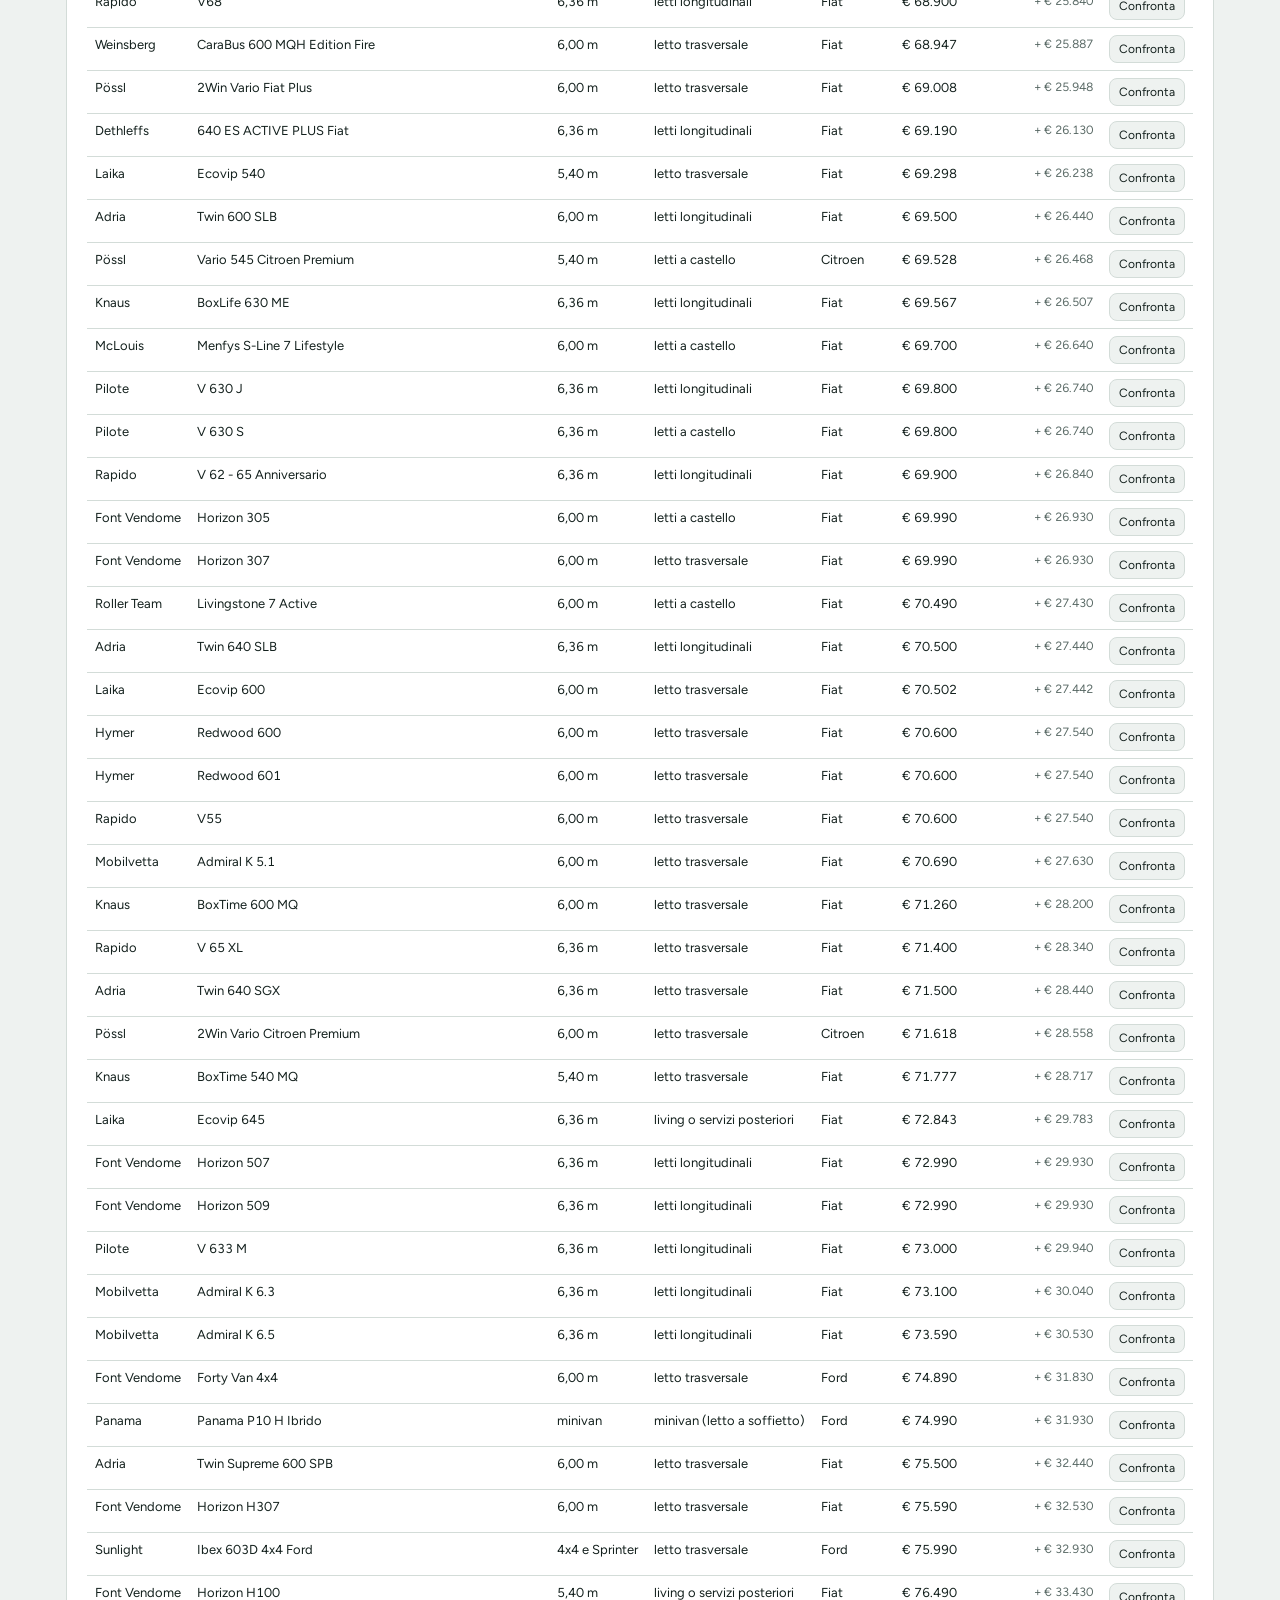
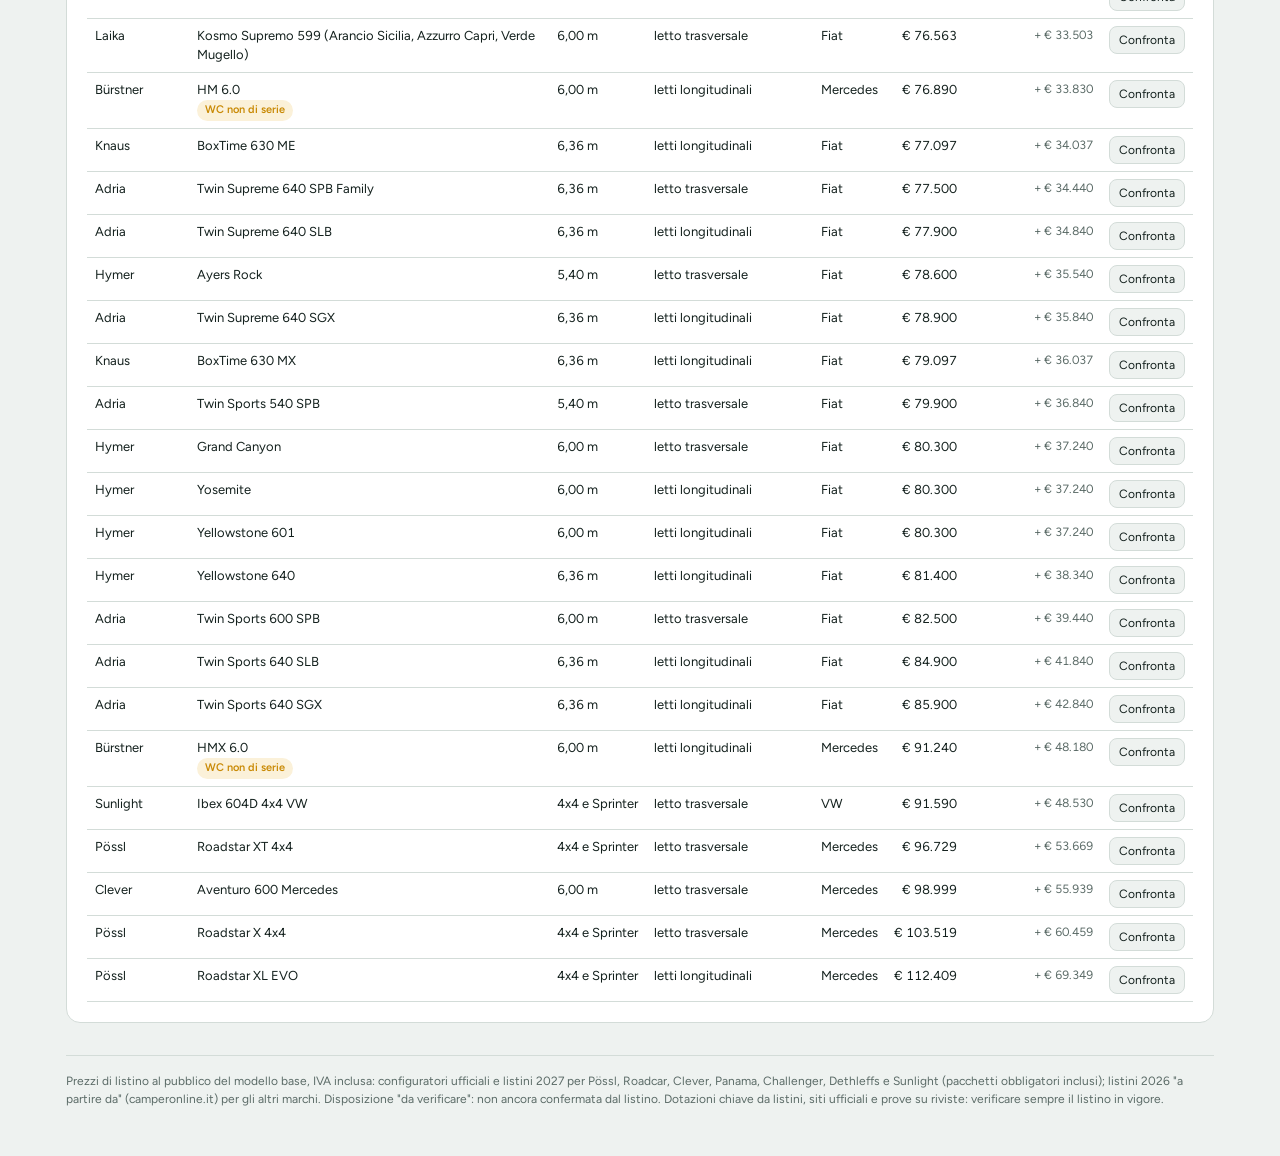
==== commit 659fadd8: "Configuratore guidato: lunghezza, letti, bagno, cambio e accessori Nuova pagina guidato.html accanto" ====
--- a/comparatore.html
+++ b/comparatore.html
@@ -51,7 +51,7 @@
 <div class="wrap">
 <div class="nav">
   <a class="brand" href="./">comparatore<span>van</span></a>
-  <nav><a href="./">Home</a><a href="quotatore.html">Quotatore usato</a><a href="comparatore.html" aria-current="page">Comparatore nuovo</a></nav>
+  <nav><a href="./">Home</a><a href="quotatore.html">Quotatore usato</a><a href="comparatore.html" aria-current="page">Comparatore nuovo</a><a href="guidato.html">Configuratore guidato</a></nav>
 </div>
 
 <header class="page">
